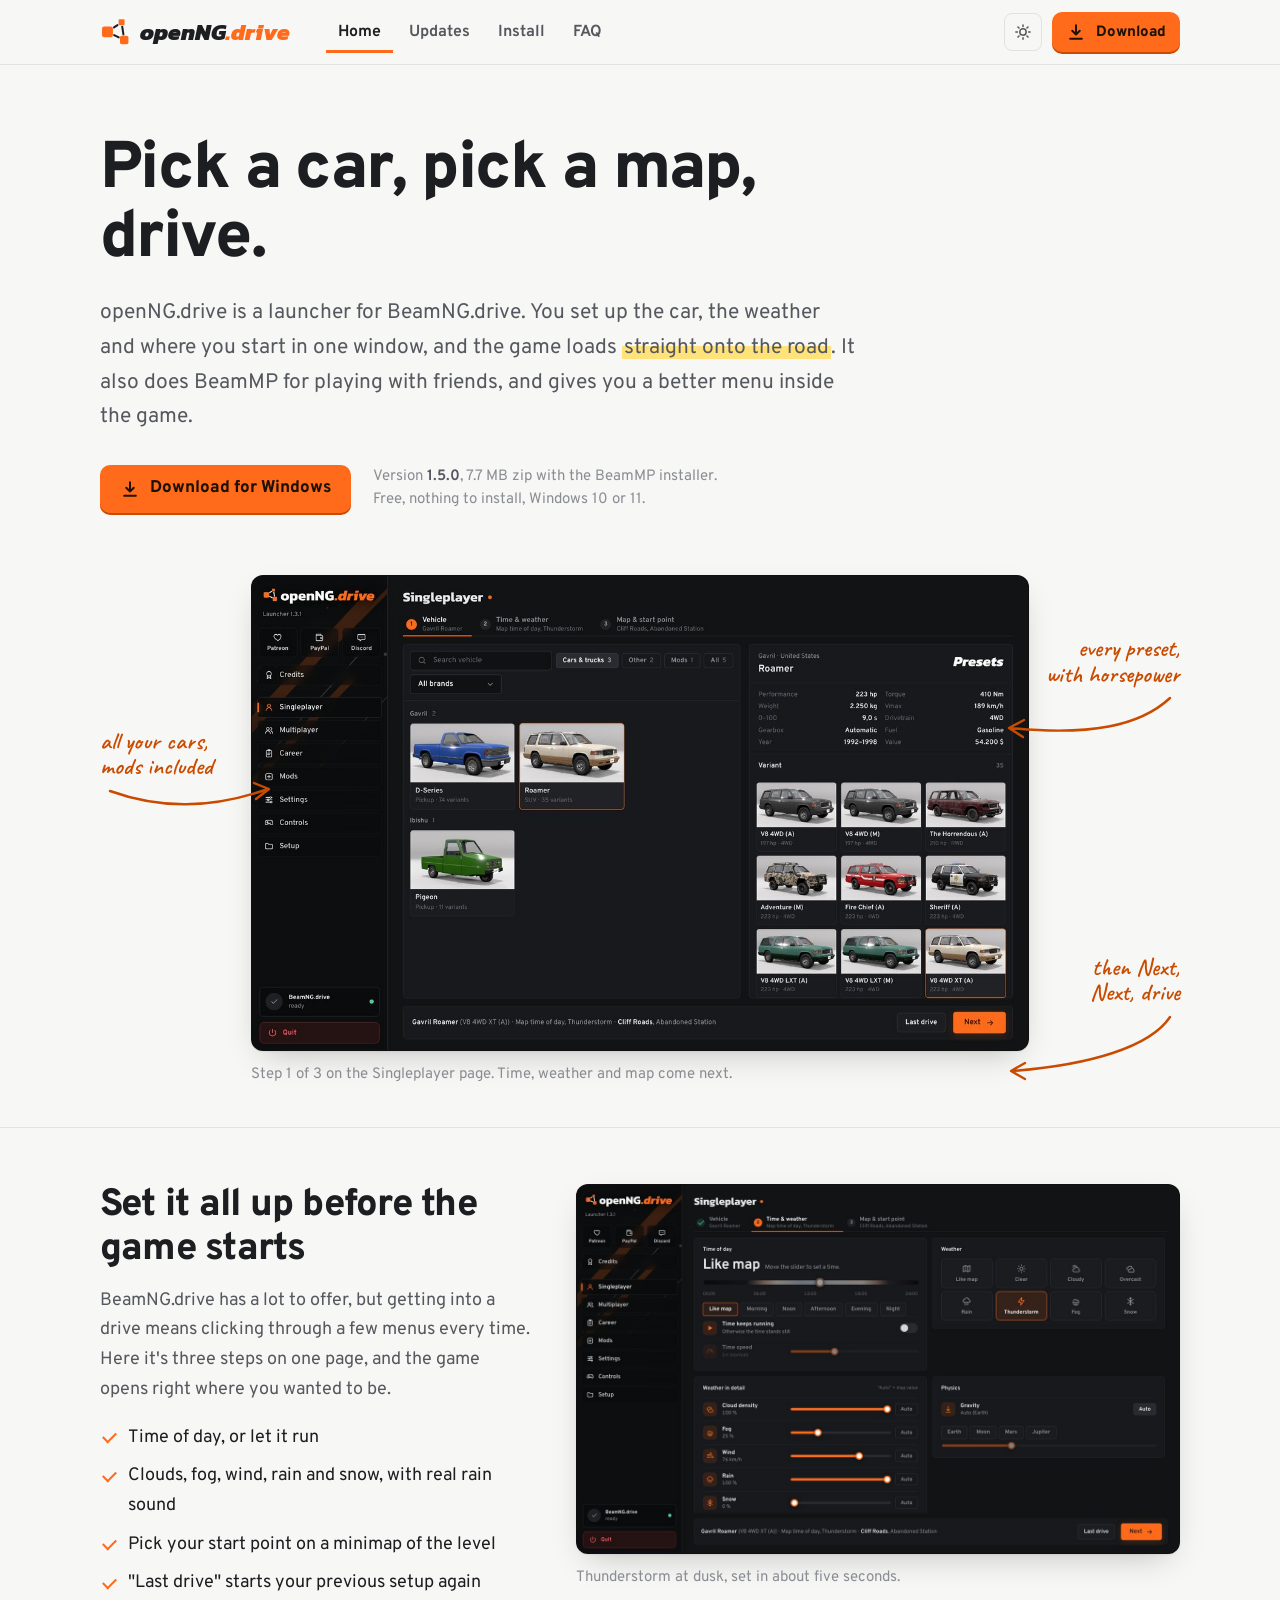
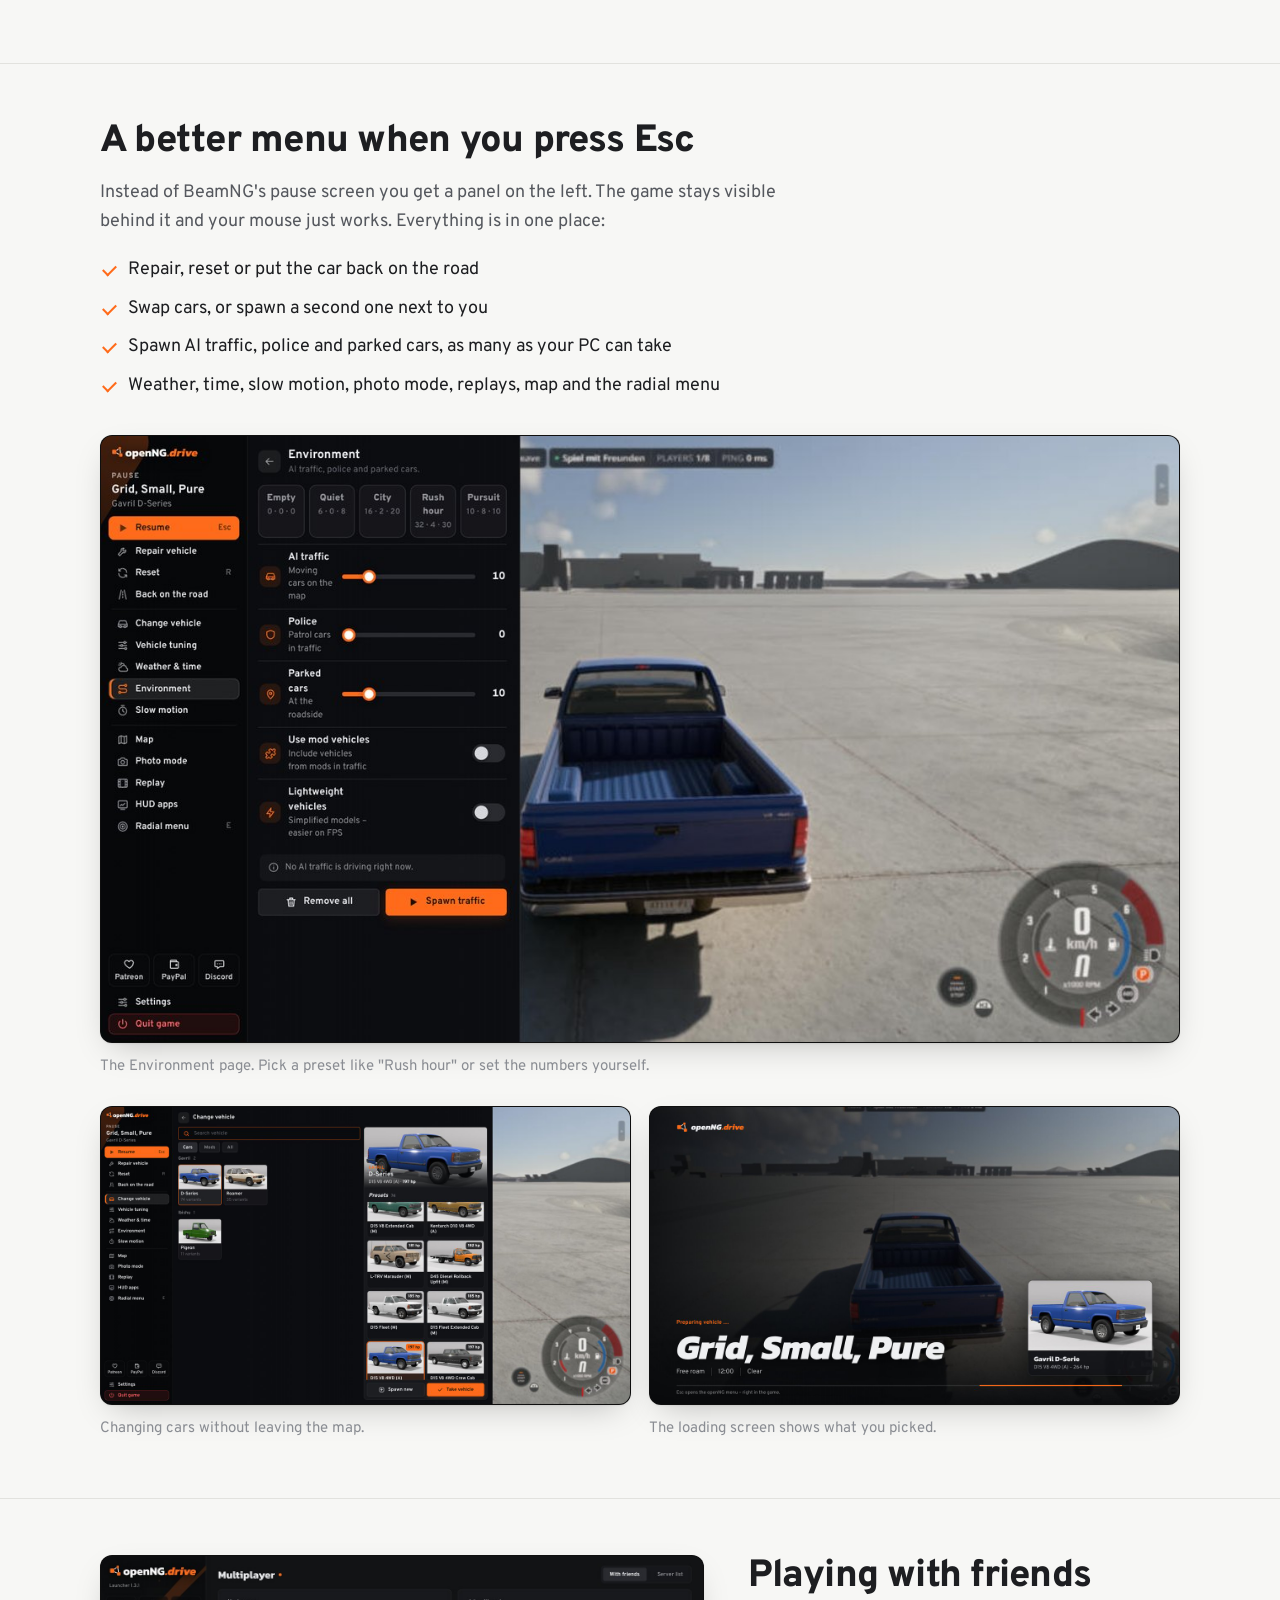
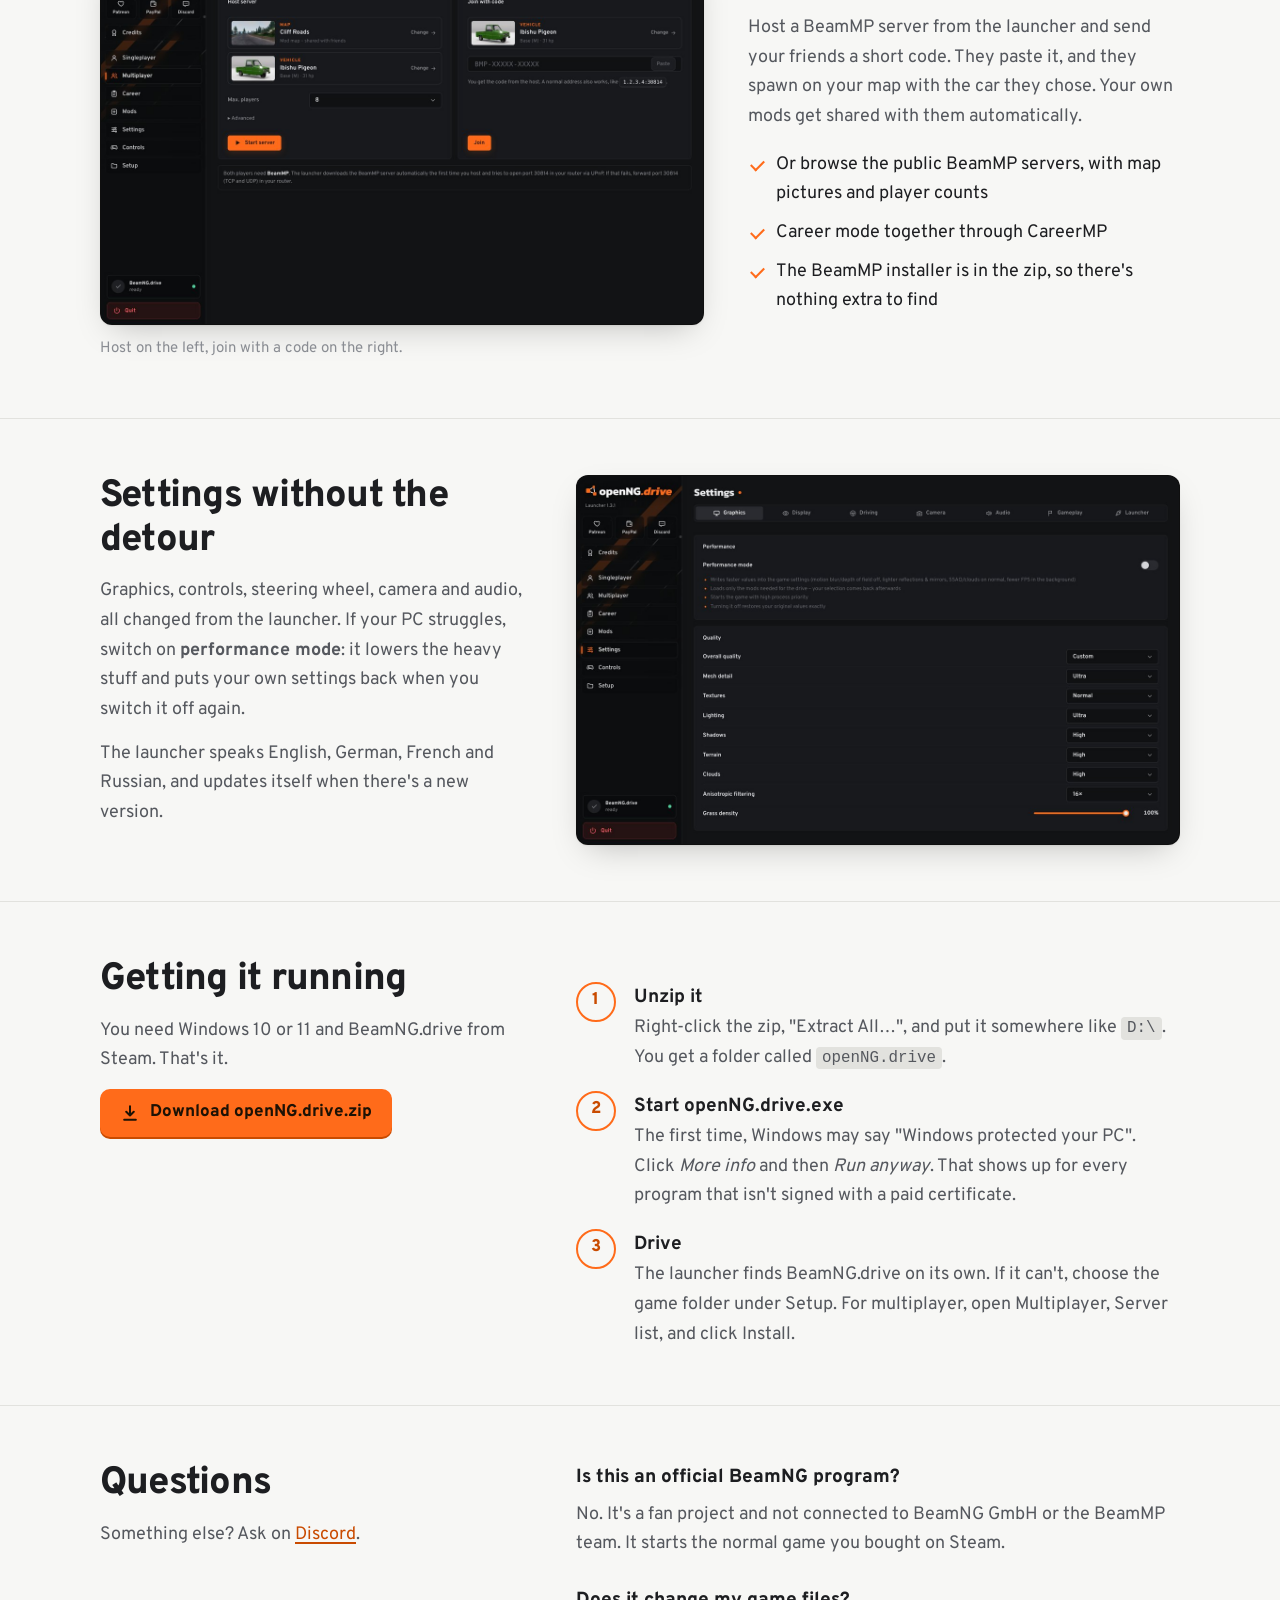
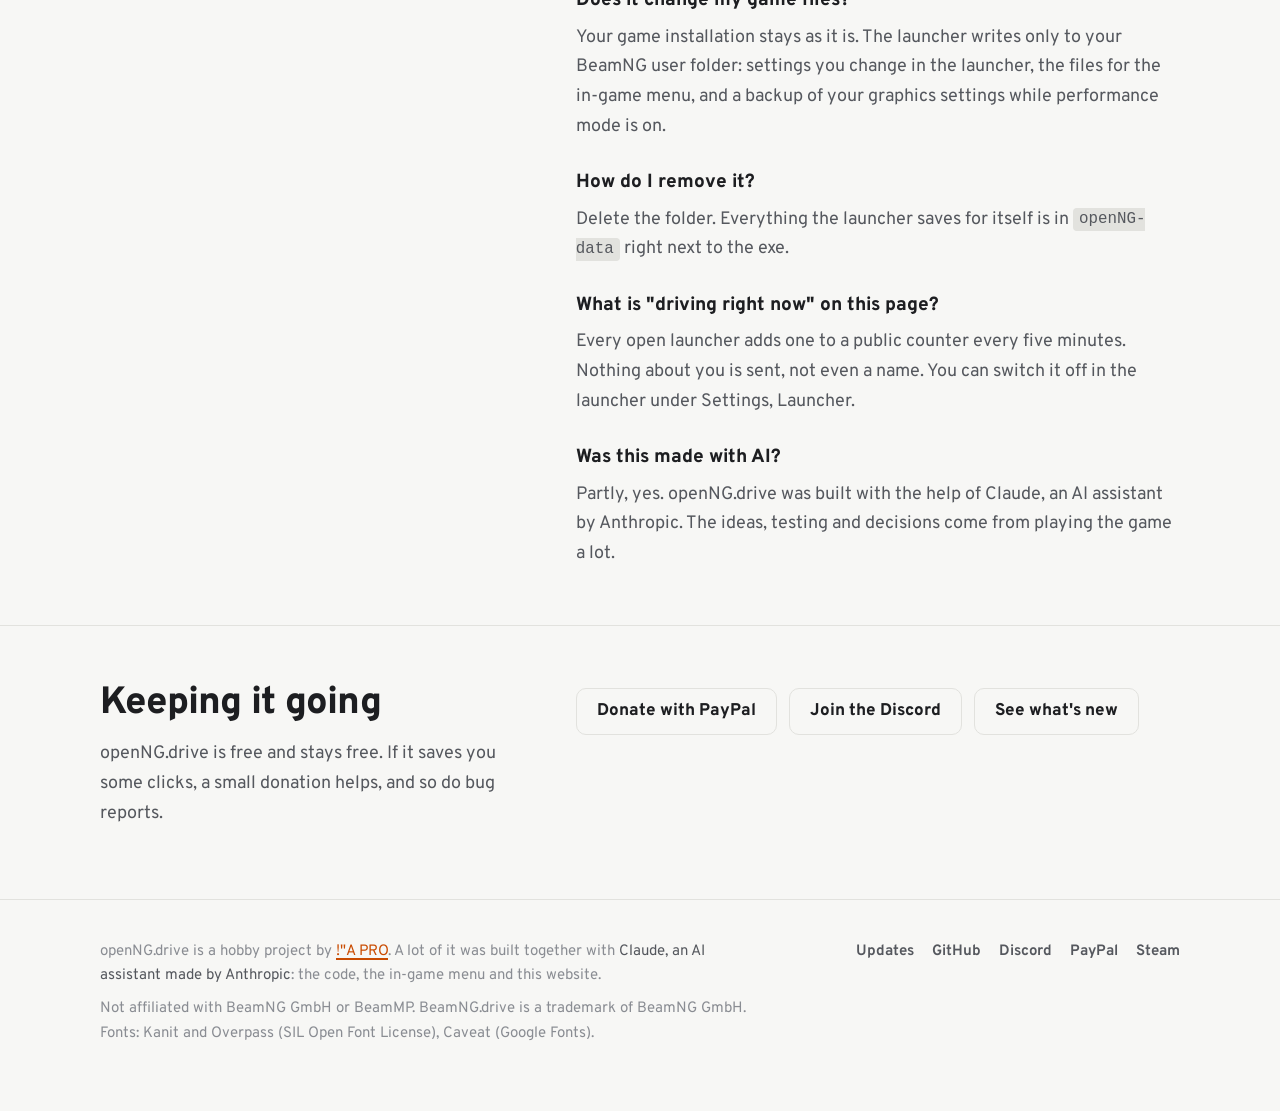
==== index.html @ f02a71cf "1.5.0: vehicle config tabs, temperature, split screen, screen and VR settings, new radial menu" ====
<!doctype html>
<html lang="en">
<head>
<meta charset="utf-8">
<meta name="viewport" content="width=device-width, initial-scale=1">
<title>openNG.drive – a launcher for BeamNG.drive</title>
<meta name="description" content="Pick your car, the weather and a map, and BeamNG.drive loads straight onto the road. Free launcher with BeamMP multiplayer and its own in-game menu.">
<link rel="icon" href="img/favicon.svg" type="image/svg+xml">
<meta property="og:title" content="openNG.drive – a launcher for BeamNG.drive">
<meta property="og:description" content="Pick your car, the weather and a map, and BeamNG.drive loads straight onto the road. Free launcher with BeamMP multiplayer and its own in-game menu.">
<meta property="og:image" content="https://openng-drive.github.io/openng-drive/img/forum2/hero.jpg">
<link rel="preconnect" href="https://fonts.googleapis.com">
<link rel="preconnect" href="https://fonts.gstatic.com" crossorigin>
<link href="https://fonts.googleapis.com/css2?family=Caveat:wght@600&display=swap" rel="stylesheet">
<link rel="stylesheet" href="css/site.css">
</head>
<body>
<header class="top"><div class="wrap">
  <a class="brand" href="index.html" aria-label="openNG.drive home"><svg viewBox="-1 -1 80 76" aria-hidden="true"><g stroke="currentColor" stroke-width="5.5" stroke-linecap="round"><line x1="36.3" y1="24.6" x2="45.8" y2="18.2"/><line x1="58.6" y1="22.5" x2="61.8" y2="43.7"/><line x1="36.6" y1="45.4" x2="49.2" y2="51.6"/></g><g fill="#ff6b1a"><rect x="3.7" y="21.8" width="29.7" height="29.7" rx="6.2"/><rect x="48.8" y="2.7" width="16.2" height="16.2" rx="3.4"/><rect x="52.5" y="47.3" width="23" height="23" rx="4.8"/></g></svg><span class="wm">openNG<span>.drive</span></span></a>
  <nav class="tabs" aria-label="Pages"><a href="index.html" aria-current="page">Home</a><a href="updates.html">Updates</a><a href="index.html#install">Install</a><a href="index.html#faq">FAQ</a></nav>
  <div class="right">
    <button class="theme" data-theme-toggle aria-label="Switch light or dark"><svg viewBox="0 0 24 24" fill="none" stroke="currentColor" stroke-width="2" stroke-linecap="round"><circle cx="12" cy="12" r="4.2"/><path d="M12 2.5v2M12 19.5v2M2.5 12h2M19.5 12h2M5.3 5.3l1.4 1.4M17.3 17.3l1.4 1.4M5.3 18.7l1.4-1.4M17.3 6.7l1.4-1.4"/></svg></button>
    <a class="btn go small" href="openNG.drive.zip" download data-dl><svg viewBox="0 0 24 24" fill="none" stroke="currentColor" stroke-width="2.4" stroke-linecap="round" stroke-linejoin="round"><path d="M12 4v11m0 0l-4.5-4.5M12 15l4.5-4.5M5 20h14"/></svg>Download</a>
  </div>
</div></header>

<main>
<div class="wrap intro">
  <h1>Pick a car, pick a map, drive.</h1>
  <p class="lead">openNG.drive is a launcher for BeamNG.drive. You set up the car, the weather and where you start in one window, and the game loads <mark>straight onto the road</mark>. It also does BeamMP for playing with friends, and gives you a better menu inside the game.</p>
  <div class="get">
    <a class="btn go" href="openNG.drive.zip" download data-dl><svg viewBox="0 0 24 24" fill="none" stroke="currentColor" stroke-width="2.4" stroke-linecap="round" stroke-linejoin="round"><path d="M12 4v11m0 0l-4.5-4.5M12 15l4.5-4.5M5 20h14"/></svg>Download for Windows</a>
    <div class="meta">Version <b data-version>1.5.0</b>, <span data-size>8 MB</span> zip with the BeamMP installer.<br>Free, nothing to install, Windows 10 or 11.</div>
  </div>
  <div class="live">
    <span data-online-row hidden><i class="dot" data-online-dot></i><b data-online>–</b> <span data-online-word>are driving with openNG.drive right now</span></span>
    <span data-downloads-row hidden><b data-downloads>–</b> downloads so far</span>
  </div>

  <figure class="figure annot">
    <div class="shot"><img src="img/shots/sp.jpg" width="1280" height="782" alt="The Singleplayer page: vehicle list on the left, presets with pictures on the right"></div>
    <div class="note" style="left:0;top:30%;width:150px">all your cars,<br>mods included<svg style="left:0px;top:0px" width="190" height="100" viewBox="0 0 190 100"><path d="M10 62 C 60 80, 110 80, 168 60 M154 54 L169 60 L156 70"/></svg></div><div class="note" style="right:0;top:12%;width:150px;text-align:right">every preset,<br>with horsepower<svg style="left:0px;top:0px" width="160" height="120" viewBox="0 0 160 120"><path d="M140 62 C 110 90, 60 100, -20 92 M-6 84 L-21 92 L-7 101"/></svg></div><div class="note" style="right:0;bottom:16%;width:150px;text-align:right">then Next,<br>Next, drive<svg style="left:0px;top:0px" width="160" height="140" viewBox="0 0 160 140"><path d="M140 62 C 120 92, 60 110, -18 116 M-5 108 L-19 116 L-5 124"/></svg></div>
    <figcaption>Step 1 of 3 on the Singleplayer page. Time, weather and map come next.</figcaption>
  </figure>
</div>

<section><div class="wrap two">
  <div>
    <h2>Set it all up before the game starts</h2>
    <p>BeamNG.drive has a lot to offer, but getting into a drive means clicking through a few menus every time. Here it's three steps on one page, and the game opens right where you wanted to be.</p>
    <ul class="ticks">
      <li>Time of day, or let it run</li>
      <li>Clouds, fog, wind, rain and snow, with real rain sound</li>
      <li>Pick your start point on a minimap of the level</li>
      <li>"Last drive" starts your previous setup again</li>
    </ul>
  </div>
  <figure style="margin:0"><div class="shot"><img src="img/shots/env.jpg" width="1280" height="782" alt="Time and weather settings" loading="lazy"></div><figcaption>Thunderstorm at dusk, set in about five seconds.</figcaption></figure>
</div></section>

<section><div class="wrap">
  <div class="narrow">
    <h2>A better menu when you press Esc</h2>
    <p>Instead of BeamNG's pause screen you get a panel on the left. The game stays visible behind it and your mouse just works. Everything is in one place:</p>
    <ul class="ticks">
      <li>Repair, reset or put the car back on the road</li>
      <li>Swap cars, or spawn a second one next to you</li>
      <li>Spawn AI traffic, police and parked cars, as many as your PC can take</li>
      <li>Weather, time, slow motion, photo mode, replays, map and the radial menu</li>
    </ul>
  </div>
  <figure class="figure"><div class="shot"><img src="img/shots/pause-traffic.jpg" width="1280" height="720" alt="In-game menu with the Environment page: sliders for AI traffic, police and parked cars" loading="lazy"></div><figcaption>The Environment page. Pick a preset like "Rush hour" or set the numbers yourself.</figcaption></figure>
  <div class="pair">
    <figure><div class="shot"><img src="img/shots/pause-vehicle.jpg" width="1280" height="720" alt="Changing the car in the game" loading="lazy"></div><figcaption>Changing cars without leaving the map.</figcaption></figure>
    <figure><div class="shot"><img src="img/shots/loading.jpg" width="1280" height="720" alt="The loading screen" loading="lazy"></div><figcaption>The loading screen shows what you picked.</figcaption></figure>
  </div>
</div></section>

<section><div class="wrap two flip">
  <div>
    <h2>Playing with friends</h2>
    <p>Host a BeamMP server from the launcher and send your friends a short code. They paste it, and they spawn on your map with the car they chose. Your own mods get shared with them automatically.</p>
    <ul class="ticks">
      <li>Or browse the public BeamMP servers, with map pictures and player counts</li>
      <li>Career mode together through CareerMP</li>
      <li>The BeamMP installer is in the zip, so there's nothing extra to find</li>
    </ul>
  </div>
  <figure style="margin:0"><div class="shot"><img src="img/shots/mp.jpg" width="1280" height="782" alt="Multiplayer page" loading="lazy"></div><figcaption>Host on the left, join with a code on the right.</figcaption></figure>
</div></section>

<section><div class="wrap two">
  <div>
    <h2>Settings without the detour</h2>
    <p>Graphics, controls, steering wheel, camera and audio, all changed from the launcher. If your PC struggles, switch on <b>performance mode</b>: it lowers the heavy stuff and puts your own settings back when you switch it off again.</p>
    <p>The launcher speaks English, German, French and Russian, and updates itself when there's a new version.</p>
  </div>
  <figure style="margin:0"><div class="shot"><img src="img/shots/settings.jpg" width="1280" height="782" alt="Settings page" loading="lazy"></div></figure>
</div></section>

<section id="install"><div class="wrap two">
  <div>
    <h2>Getting it running</h2>
    <p>You need Windows 10 or 11 and BeamNG.drive from Steam. That's it.</p>
    <p><a class="btn go" href="openNG.drive.zip" download data-dl><svg viewBox="0 0 24 24" fill="none" stroke="currentColor" stroke-width="2.4" stroke-linecap="round" stroke-linejoin="round"><path d="M12 4v11m0 0l-4.5-4.5M12 15l4.5-4.5M5 20h14"/></svg>Download openNG.drive.zip</a></p>
  </div>
  <ol class="steps">
    <li><div><b>Unzip it</b><span>Right-click the zip, "Extract All…", and put it somewhere like <code>D:\</code>. You get a folder called <code>openNG.drive</code>.</span></div></li>
    <li><div><b>Start openNG.drive.exe</b><span>The first time, Windows may say "Windows protected your PC". Click <i>More info</i> and then <i>Run anyway</i>. That shows up for every program that isn't signed with a paid certificate.</span></div></li>
    <li><div><b>Drive</b><span>The launcher finds BeamNG.drive on its own. If it can't, choose the game folder under Setup. For multiplayer, open Multiplayer, Server list, and click Install.</span></div></li>
  </ol>
</div></section>

<section id="faq"><div class="wrap two">
  <div><h2>Questions</h2><p>Something else? Ask on <a href="https://discord.gg/BErECcExz6">Discord</a>.</p></div>
  <dl class="faq" style="margin:0">
    <dt style="margin-top:0">Is this an official BeamNG program?</dt>
    <dd>No. It's a fan project and not connected to BeamNG GmbH or the BeamMP team. It starts the normal game you bought on Steam.</dd>
    <dt>Does it change my game files?</dt>
    <dd>Your game installation stays as it is. The launcher writes only to your BeamNG user folder: settings you change in the launcher, the files for the in-game menu, and a backup of your graphics settings while performance mode is on.</dd>
    <dt>How do I remove it?</dt>
    <dd>Delete the folder. Everything the launcher saves for itself is in <code>openNG-data</code> right next to the exe.</dd>
    <dt>What is "driving right now" on this page?</dt>
    <dd>Every open launcher adds one to a public counter every five minutes. Nothing about you is sent, not even a name. You can switch it off in the launcher under Settings, Launcher.</dd>
    <dt>Was this made with AI?</dt>
    <dd>Partly, yes. openNG.drive was built with the help of Claude, an AI assistant by Anthropic. The ideas, testing and decisions come from playing the game a lot.</dd>
  </dl>
</div></section>

<section><div class="wrap two">
  <div><h2>Keeping it going</h2><p>openNG.drive is free and stays free. If it saves you some clicks, a small donation helps, and so do bug reports.</p></div>
  <div style="display:flex;gap:12px;flex-wrap:wrap;align-items:center;padding-top:6px">
    <a class="btn plain" href="https://www.paypal.com/paypalme/MANLionsCityProject">Donate with PayPal</a>
    <a class="btn plain" href="https://discord.gg/BErECcExz6">Join the Discord</a>
    <a class="btn plain" href="updates.html">See what's new</a>
  </div>
</div></section>
</main>

<footer><div class="wrap">
  <div>
    <p>openNG.drive is a hobby project by <a href="https://steamcommunity.com/profiles/76561198871335992/">!&quot;A PRO</a>. A lot of it was built together with <span class="claude">Claude, an AI assistant made by Anthropic</span>: the code, the in-game menu and this website.</p>
    <p>Not affiliated with BeamNG GmbH or BeamMP. BeamNG.drive is a trademark of BeamNG GmbH. Fonts: Kanit and Overpass (SIL Open Font License), Caveat (Google Fonts).</p>
  </div>
  <div class="links">
    <a href="updates.html">Updates</a>
    <a href="https://github.com/openng-drive/openng-drive">GitHub</a>
    <a href="https://discord.gg/BErECcExz6">Discord</a>
    <a href="https://www.paypal.com/paypalme/MANLionsCityProject">PayPal</a>
    <a href="https://steamcommunity.com/profiles/76561198871335992/">Steam</a>
  </div>
</div></footer>
<script src="js/site.js"></script>
</body>
</html>
---- css/site.css ----
/* openNG.drive website */
@font-face { font-family: "Kanit"; font-weight: 800; font-style: italic; src: url("../fonts/Kanit-ExtraBoldItalic.ttf"); font-display: swap; }
@font-face { font-family: "Overpass"; font-weight: 100 900; src: url("../fonts/Overpass-VariableFont_wght.ttf"); font-display: swap; }

:root {
  --paper: #f7f7f5;
  --card: #ffffff;
  --ink: #1d1e21;
  --ink-2: #55585e;
  --ink-3: #8a8d93;
  --rule: #e2e2de;
  --orange: #ff6b1a;
  --orange-ink: #c94b00;
  --marker: #ffe27a;
  --note: #c94b00;
  --shot-edge: rgba(0, 0, 0, .12);
  --shadow: 0 1px 2px rgba(0, 0, 0, .06), 0 12px 32px -12px rgba(0, 0, 0, .25);
  color-scheme: light;
}
@media (prefers-color-scheme: dark) {
  :root:not([data-theme="light"]) {
    --paper: #17181b; --card: #1f2024; --ink: #ecedee; --ink-2: #b2b5ba; --ink-3: #7f838a; --rule: #2e3035;
    --orange-ink: #ff8c4d; --marker: #6b5310; --note: #ff9d66; --shot-edge: rgba(255, 255, 255, .1);
    --shadow: 0 1px 2px rgba(0, 0, 0, .4), 0 16px 40px -14px rgba(0, 0, 0, .8); color-scheme: dark;
  }
}
:root[data-theme="dark"] {
  --paper: #17181b; --card: #1f2024; --ink: #ecedee; --ink-2: #b2b5ba; --ink-3: #7f838a; --rule: #2e3035;
  --orange-ink: #ff8c4d; --marker: #6b5310; --note: #ff9d66; --shot-edge: rgba(255, 255, 255, .1);
  --shadow: 0 1px 2px rgba(0, 0, 0, .4), 0 16px 40px -14px rgba(0, 0, 0, .8); color-scheme: dark;
}

* { box-sizing: border-box; }
[hidden] { display: none !important; }
html { -webkit-text-size-adjust: 100%; }
body { margin: 0; background: var(--paper); color: var(--ink); font: 400 18px/1.65 "Overpass", system-ui, sans-serif; -webkit-font-smoothing: antialiased; }
img { max-width: 100%; height: auto; display: block; }
a { color: var(--orange-ink); text-decoration-thickness: 1.5px; text-underline-offset: 3px; }
a:hover { text-decoration-thickness: 2.5px; }
:focus-visible { outline: 3px solid var(--orange); outline-offset: 3px; border-radius: 4px; }
code { font: 500 .88em/1 ui-monospace, Consolas, monospace; background: var(--rule); padding: .15em .4em; border-radius: 4px; }
mark { background: linear-gradient(transparent 45%, var(--marker) 45%, var(--marker) 92%, transparent 92%); color: inherit; padding: 0 .1em; }
.wrap { width: min(1080px, 100% - 32px); margin: 0 auto; }
.narrow { max-width: 680px; }

/* header */
.top { border-bottom: 1px solid var(--rule); background: var(--paper); position: sticky; top: 0; z-index: 10; }
.top .wrap { display: flex; align-items: center; gap: 28px; height: 64px; }
.brand { display: flex; align-items: center; gap: 10px; text-decoration: none; color: var(--ink); font: 800 italic 23px/1 "Kanit", sans-serif; }
.brand svg { width: 30px; height: 28px; flex: none; }
.brand .wm span { color: var(--orange); }
.tabs { display: flex; gap: 4px; margin-left: 8px; }
.tabs a { color: var(--ink-2); text-decoration: none; font-weight: 650; font-size: 16px; padding: 8px 12px; border-radius: 8px; }
.tabs a:hover { color: var(--ink); background: var(--rule); }
.tabs a[aria-current="page"] { color: var(--ink); box-shadow: inset 0 -3px 0 var(--orange); border-radius: 0; }
.top .right { margin-left: auto; display: flex; align-items: center; gap: 10px; }
.theme { width: 38px; height: 38px; border-radius: 8px; border: 1px solid var(--rule); background: transparent; color: var(--ink-2); cursor: pointer; display: grid; place-items: center; }
.theme svg { width: 18px; height: 18px; }

/* buttons */
.btn { display: inline-flex; align-items: center; gap: 10px; font: 750 17px/1 "Overpass", sans-serif; text-decoration: none; padding: 14px 20px; border-radius: 10px; border: 0; cursor: pointer; }
.btn svg { width: 20px; height: 20px; flex: none; }
.btn.go { background: var(--orange); color: #1d1205; box-shadow: 0 2px 0 #c94b00; }
.btn.go:hover { background: #ff7c33; }
.btn.go:active { transform: translateY(1px); box-shadow: 0 1px 0 #c94b00; }
.btn.small { padding: 10px 14px; font-size: 15px; }
.btn.plain { color: var(--ink); background: transparent; border: 1px solid var(--rule); }
.btn.plain:hover { border-color: var(--ink-3); }

/* intro */
.intro { padding: 72px 0 40px; }
.intro h1 { font: 800 clamp(38px, 6vw, 66px)/1.04 "Overpass", sans-serif; letter-spacing: -.025em; margin: 0; max-width: 15ch; }
.intro p.lead { font-size: 21px; color: var(--ink-2); max-width: 36em; margin: 22px 0 30px; }
.get { display: flex; flex-wrap: wrap; align-items: center; gap: 14px 22px; }
.get .meta { font-size: 15px; color: var(--ink-3); line-height: 1.5; }
.get .meta b { color: var(--ink-2); font-weight: 650; }
.live { display: flex; flex-wrap: wrap; gap: 10px 26px; margin-top: 28px; font-size: 16px; color: var(--ink-2); }
.live span { display: inline-flex; align-items: center; gap: 8px; }
.live b { font-weight: 800; color: var(--ink); font-variant-numeric: tabular-nums; }
.live .dot { width: 9px; height: 9px; border-radius: 50%; background: #2fbf63; box-shadow: 0 0 0 4px rgba(47, 191, 99, .2); }
.live .dot.off { background: var(--ink-3); box-shadow: none; }

/* annotated screenshot */
.figure { position: relative; margin: 34px 0 0; }
.shot { border-radius: 12px; border: 1px solid var(--shot-edge); box-shadow: var(--shadow); overflow: hidden; background: #111; }
.shot img { width: 100%; }
.note { position: absolute; font: 600 24px/1.05 "Caveat", "Segoe Print", "Comic Sans MS", cursive; color: var(--note); max-width: 220px; pointer-events: none; }
.note svg { position: absolute; overflow: visible; }
.note path { fill: none; stroke: var(--note); stroke-width: 2.4; stroke-linecap: round; stroke-linejoin: round; }
figcaption { font-size: 15px; color: var(--ink-3); margin-top: 12px; }
.annot .shot { width: 72%; margin: 0 auto; }
.annot figcaption { width: 72%; margin-left: auto; margin-right: auto; }
@media (max-width: 900px) { .note { display: none; } .annot .shot, .annot figcaption { width: 100%; } }

/* sections */
section { padding: 56px 0; border-top: 1px solid var(--rule); }
h2 { font: 800 clamp(28px, 3.6vw, 38px)/1.15 "Overpass", sans-serif; letter-spacing: -.02em; margin: 0 0 14px; }
h3 { font: 750 22px/1.3 "Overpass", sans-serif; margin: 0 0 6px; }
section p { color: var(--ink-2); margin: 0 0 14px; }
.two { display: grid; grid-template-columns: minmax(0, 5fr) minmax(0, 7fr); gap: 44px; align-items: start; }
.two.flip { grid-template-columns: minmax(0, 7fr) minmax(0, 5fr); }
.two.flip > :first-child { order: 2; }
@media (max-width: 860px) { .two, .two.flip { grid-template-columns: 1fr; gap: 24px; } .two.flip > :first-child { order: 0; } }
ul.ticks { list-style: none; padding: 0; margin: 18px 0 0; }
ul.ticks li { position: relative; padding-left: 28px; margin: 9px 0; color: var(--ink); }
ul.ticks li::before { content: ""; position: absolute; left: 3px; top: .55em; width: 11px; height: 6px; border-left: 2.5px solid var(--orange); border-bottom: 2.5px solid var(--orange); transform: rotate(-45deg); }
.pair { display: grid; grid-template-columns: 1fr 1fr; gap: 18px; margin-top: 26px; }
@media (max-width: 700px) { .pair { grid-template-columns: 1fr; } }
.pair figure { margin: 0; }

/* steps */
ol.steps { counter-reset: s; list-style: none; padding: 0; margin: 24px 0 0; display: grid; gap: 18px; }
ol.steps li { counter-increment: s; display: grid; grid-template-columns: 44px 1fr; gap: 14px; align-items: start; }
ol.steps li::before { content: counter(s); width: 36px; height: 36px; border-radius: 50%; border: 2px solid var(--orange); color: var(--orange-ink); font: 800 17px/32px "Overpass", sans-serif; text-align: center; }
ol.steps b { display: block; font-size: 19px; }
ol.steps span { color: var(--ink-2); }

/* faq */
.faq dt { font-weight: 750; font-size: 19px; margin-top: 26px; }
.faq dd { margin: 6px 0 0; color: var(--ink-2); max-width: 44em; }

/* updates page */
.page-head { padding: 64px 0 30px; }
.page-head h1 { font: 800 clamp(36px, 5vw, 54px)/1.05 "Overpass", sans-serif; letter-spacing: -.025em; margin: 0 0 12px; }
.page-head p { color: var(--ink-2); font-size: 20px; margin: 0; max-width: 34em; }
.latest { display: flex; flex-wrap: wrap; align-items: center; gap: 16px 24px; margin-top: 28px; padding: 18px 22px; background: var(--card); border: 1px solid var(--rule); border-radius: 12px; }
.latest .v { font: 800 italic 30px/1 "Kanit", sans-serif; color: var(--orange-ink); }
.latest .t { color: var(--ink-2); font-size: 16px; }
.latest .btn { margin-left: auto; }
.log { padding: 10px 0 60px; }
.rel { display: grid; grid-template-columns: 170px minmax(0, 1fr); gap: 30px; padding: 34px 0; border-top: 1px solid var(--rule); }
.rel:first-child { border-top: 0; }
.rel .when { position: sticky; top: 90px; align-self: start; }
.rel .when b { display: block; font: 800 italic 28px/1.1 "Kanit", sans-serif; }
.rel .when time { color: var(--ink-3); font-size: 15px; }
.rel .when em { display: inline-block; margin-top: 8px; font-style: normal; font-size: 13px; font-weight: 750; color: #1d1205; background: var(--orange); padding: 3px 8px; border-radius: 5px; }
.rel h2 { font-size: 24px; margin: 0 0 8px; }
.rel p { color: var(--ink-2); margin: 0 0 10px; }
.rel ul { margin: 8px 0 0; padding-left: 20px; }
.rel li { margin: 6px 0; }
.rel li::marker { color: var(--orange); }
.rel img { margin-top: 18px; border-radius: 10px; border: 1px solid var(--shot-edge); box-shadow: var(--shadow); }
@media (max-width: 760px) { .rel { grid-template-columns: 1fr; gap: 10px; } .rel .when { position: static; } }

/* footer */
footer { border-top: 1px solid var(--rule); padding: 40px 0 56px; color: var(--ink-3); font-size: 15px; }
footer .wrap { display: grid; grid-template-columns: minmax(0, 1fr) auto; gap: 24px 40px; }
footer p { margin: 0 0 8px; max-width: 44em; }
footer .links { display: flex; gap: 18px; flex-wrap: wrap; align-items: flex-start; }
footer .links a { color: var(--ink-2); font-weight: 650; text-decoration: none; }
footer .links a:hover { color: var(--orange-ink); }
footer .claude { color: var(--ink-2); }
@media (max-width: 700px) {
  footer .wrap { grid-template-columns: 1fr; }
  .tabs a { padding: 8px 8px; }
  .top .right .btn { display: none; }
  .top .wrap { gap: 12px; }
}
@media (max-width: 420px) { .brand .wm { display: none; } }
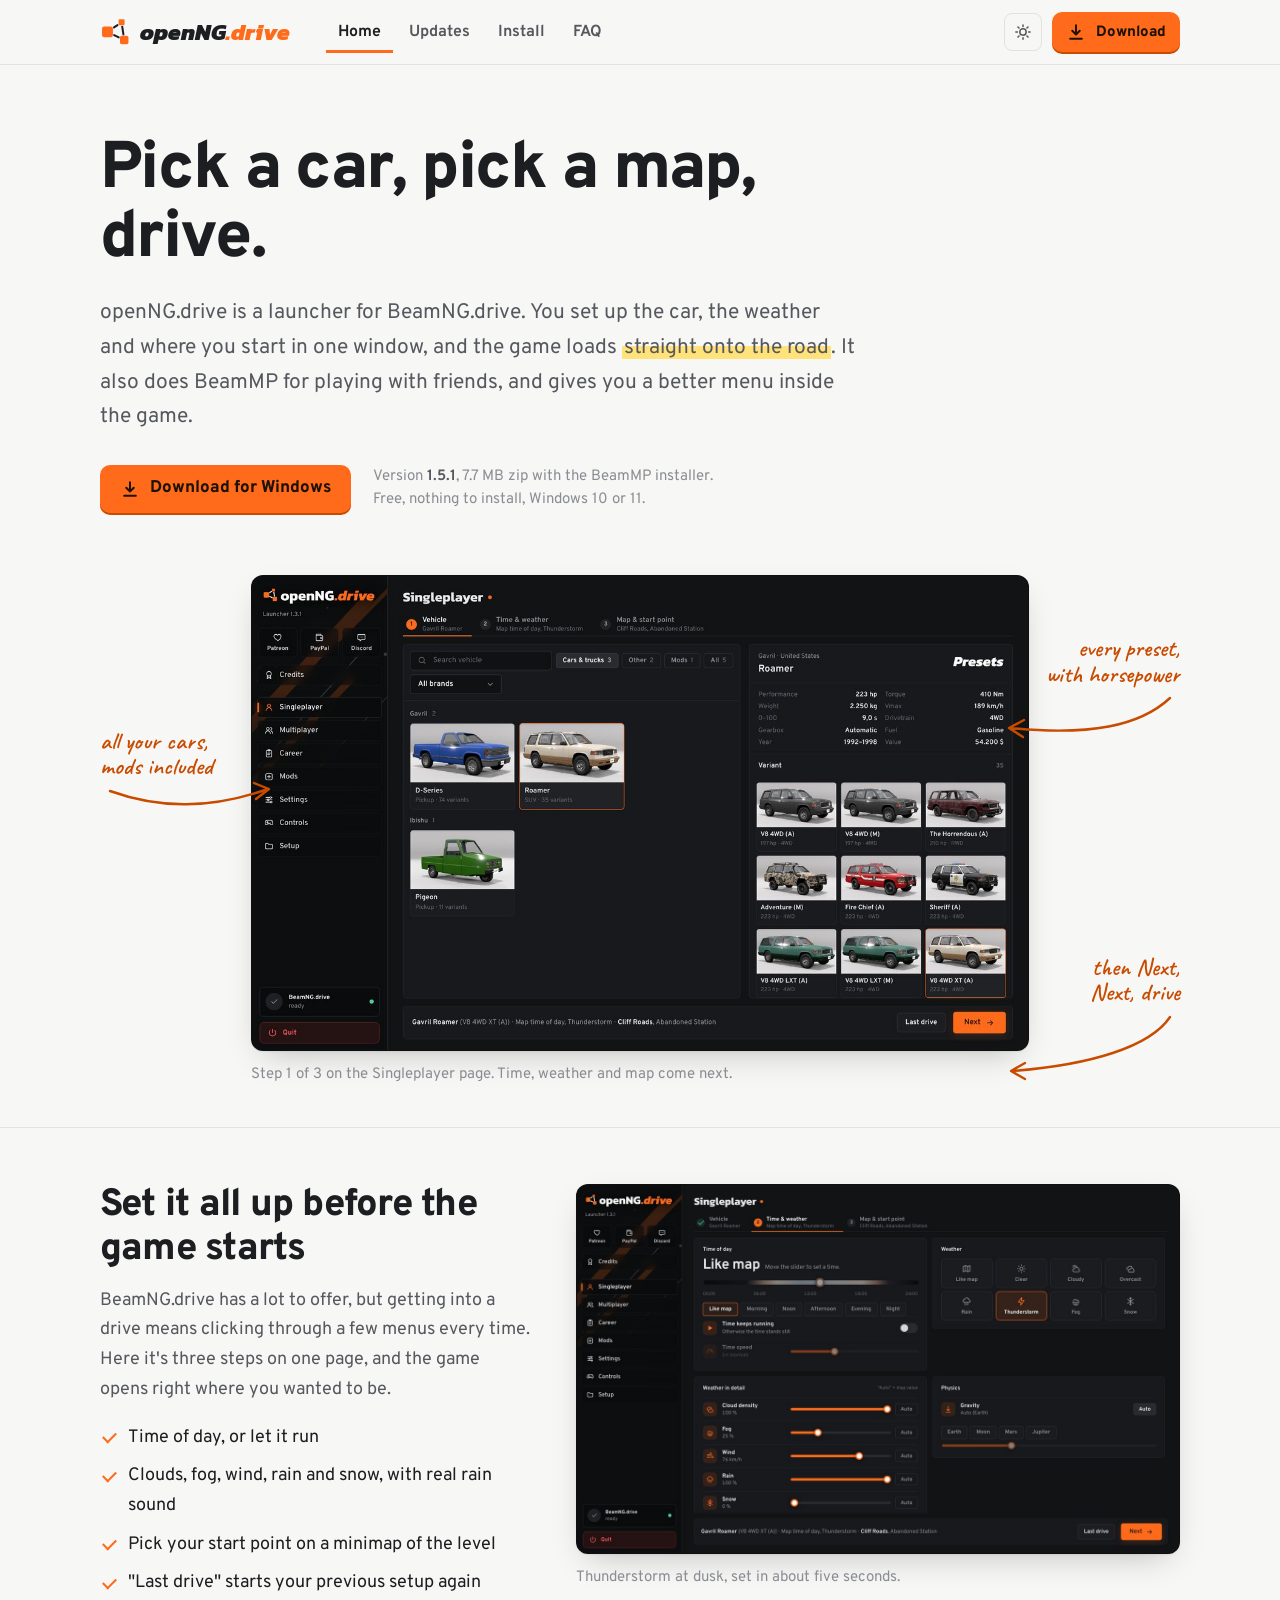
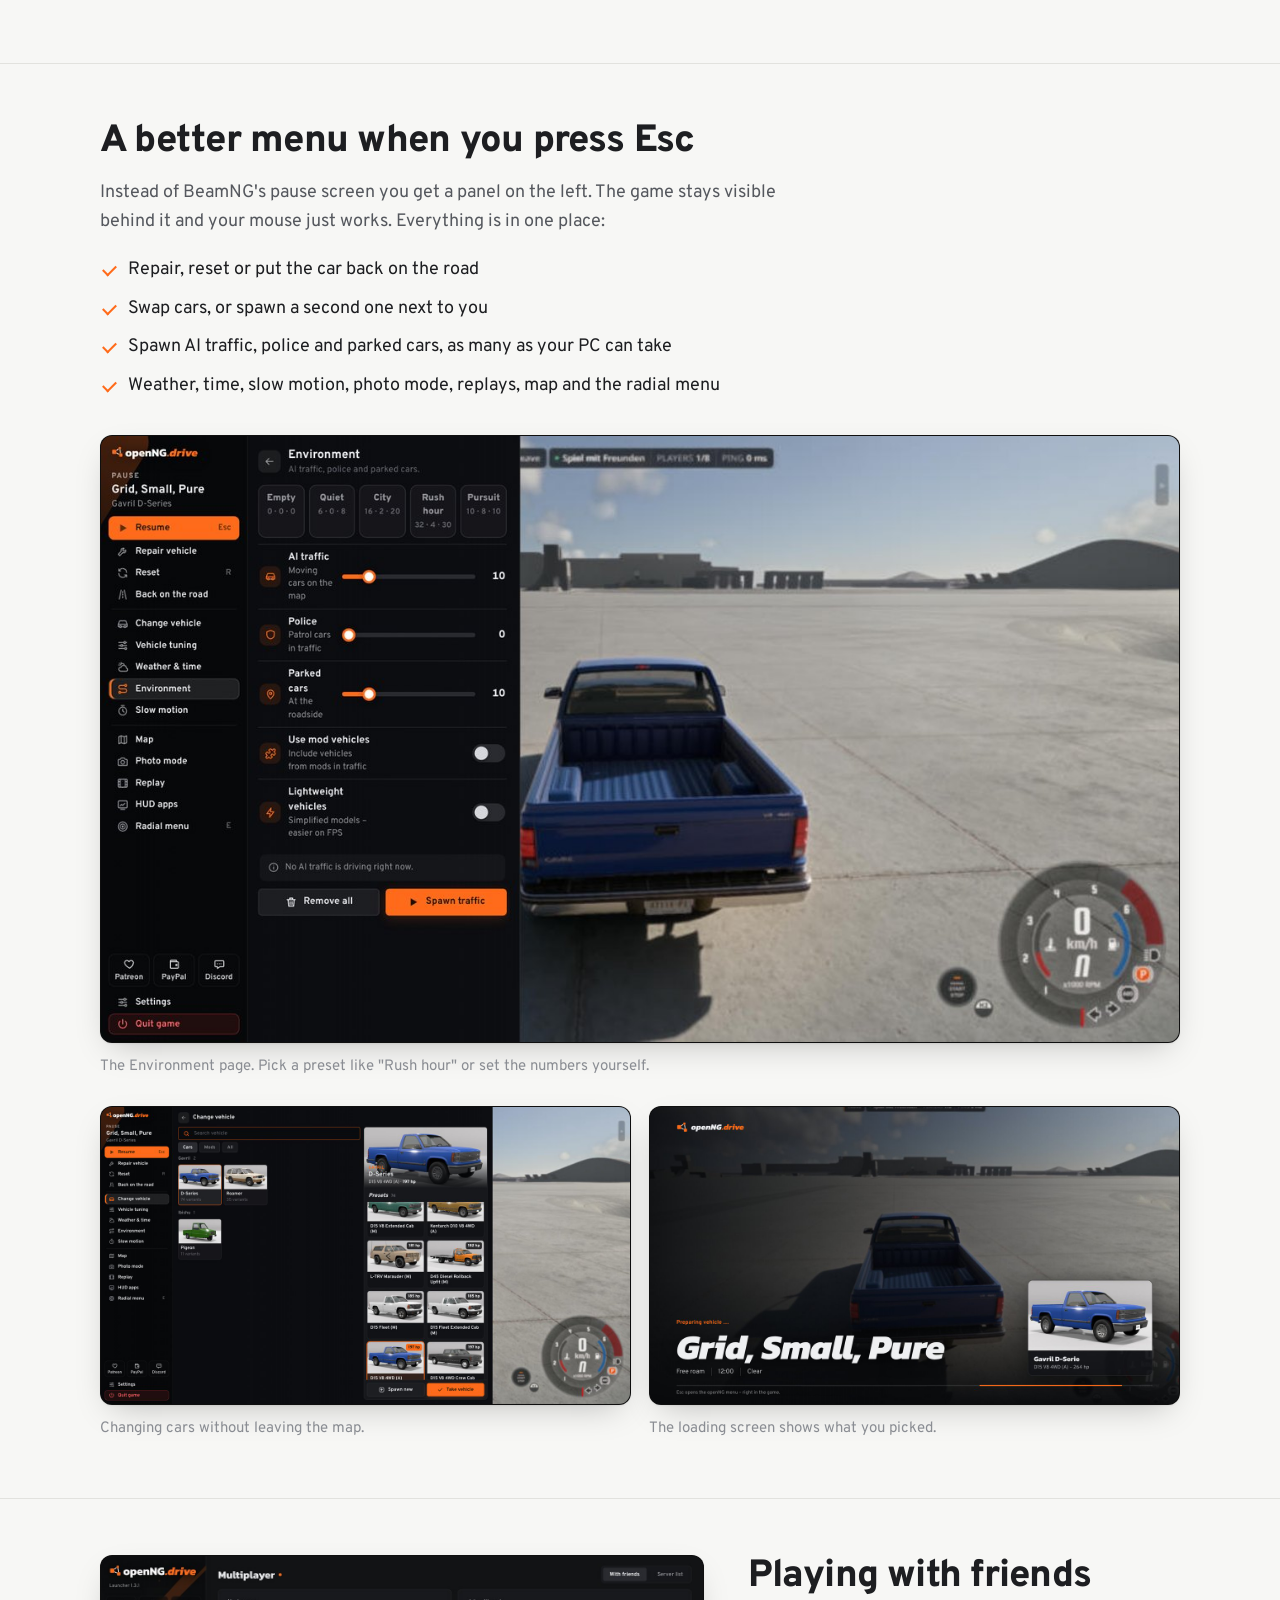
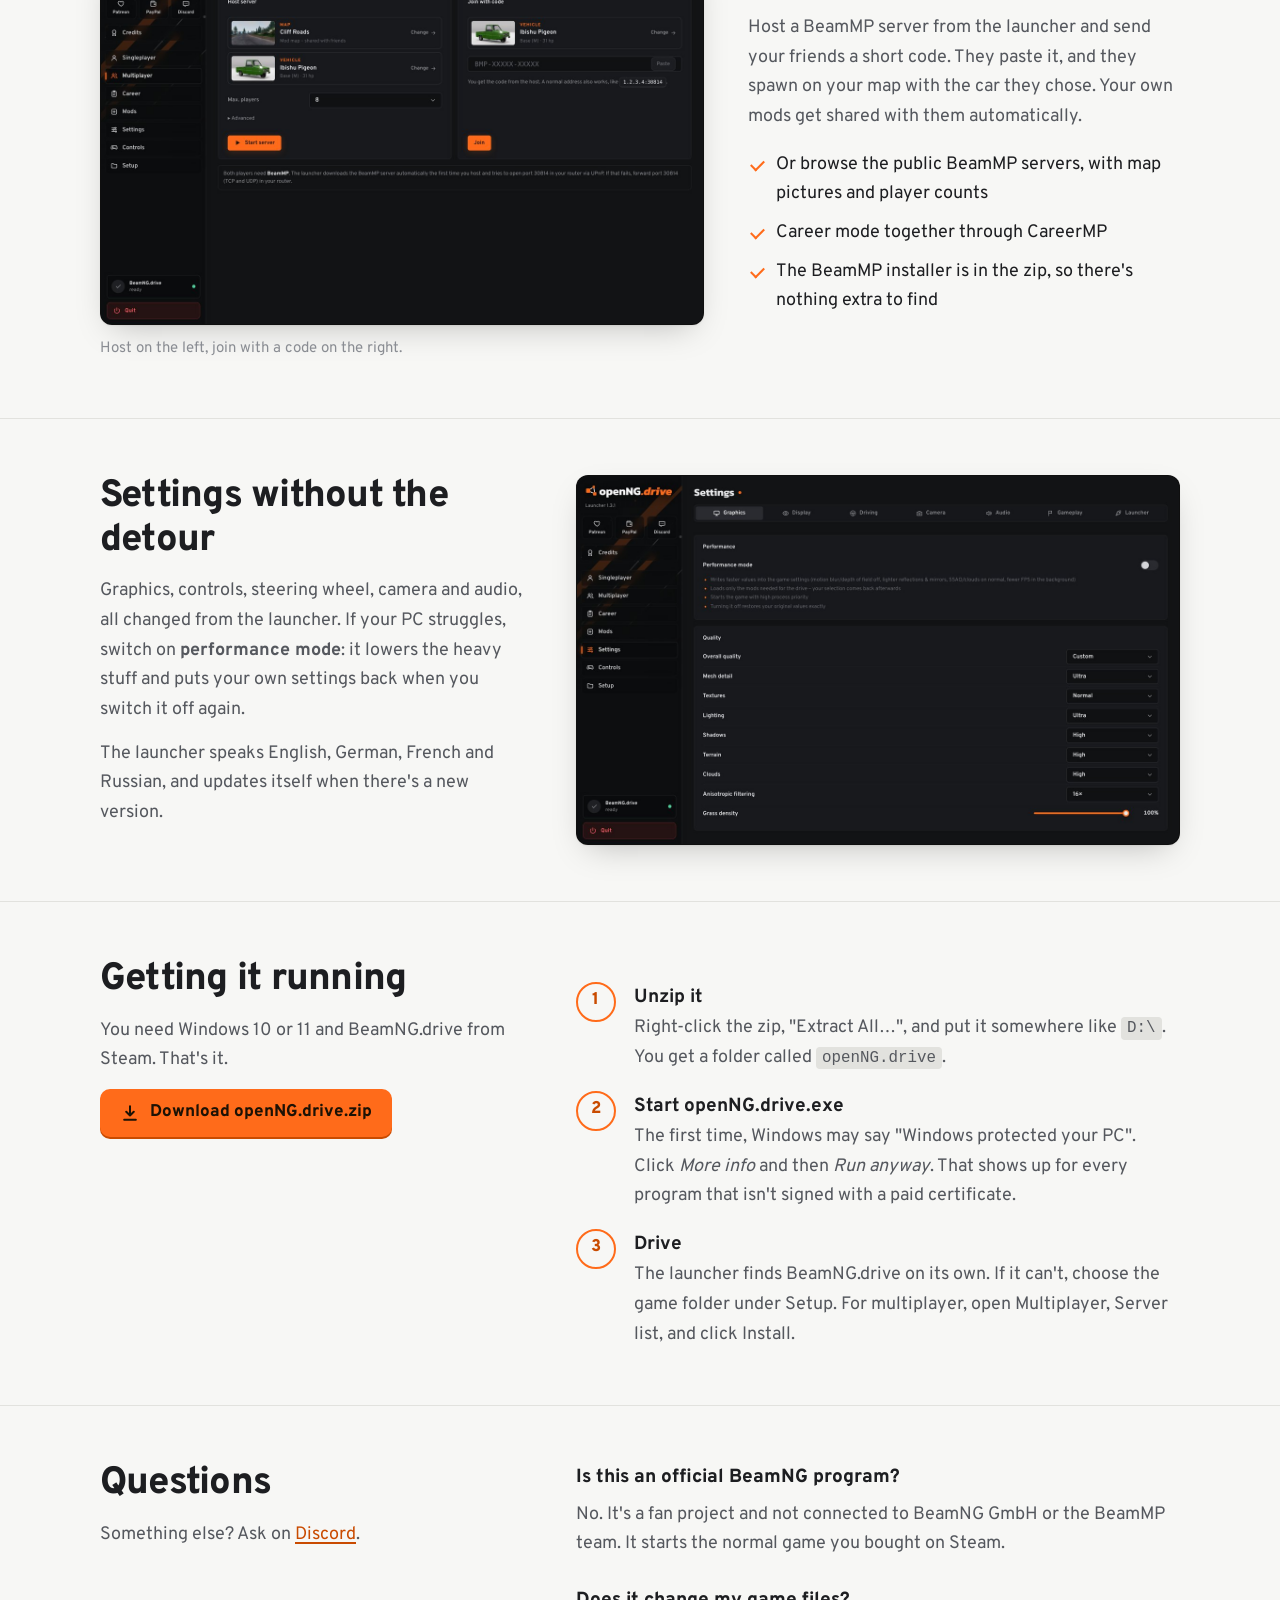
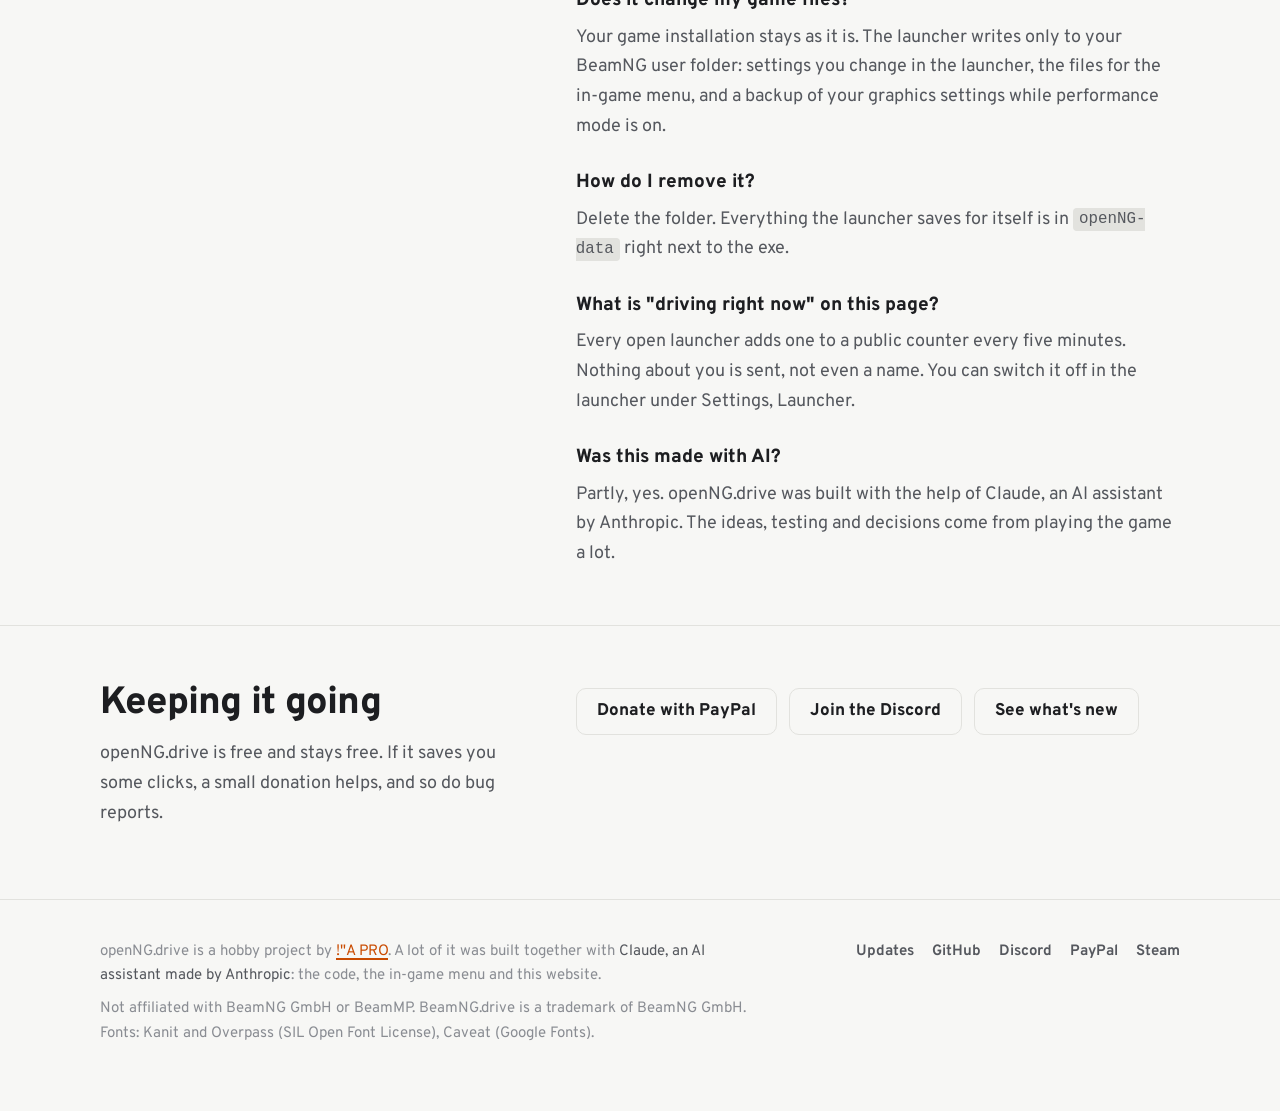
==== commit f89b8ec8: "1.5.1: drop-down lists open in the game" ====
--- a/index.html
+++ b/index.html
@@ -30,7 +30,7 @@
   <p class="lead">openNG.drive is a launcher for BeamNG.drive. You set up the car, the weather and where you start in one window, and the game loads <mark>straight onto the road</mark>. It also does BeamMP for playing with friends, and gives you a better menu inside the game.</p>
   <div class="get">
     <a class="btn go" href="openNG.drive.zip" download data-dl><svg viewBox="0 0 24 24" fill="none" stroke="currentColor" stroke-width="2.4" stroke-linecap="round" stroke-linejoin="round"><path d="M12 4v11m0 0l-4.5-4.5M12 15l4.5-4.5M5 20h14"/></svg>Download for Windows</a>
-    <div class="meta">Version <b data-version>1.5.0</b>, <span data-size>8 MB</span> zip with the BeamMP installer.<br>Free, nothing to install, Windows 10 or 11.</div>
+    <div class="meta">Version <b data-version>1.5.1</b>, <span data-size>8 MB</span> zip with the BeamMP installer.<br>Free, nothing to install, Windows 10 or 11.</div>
   </div>
   <div class="live">
     <span data-online-row hidden><i class="dot" data-online-dot></i><b data-online>–</b> <span data-online-word>are driving with openNG.drive right now</span></span>
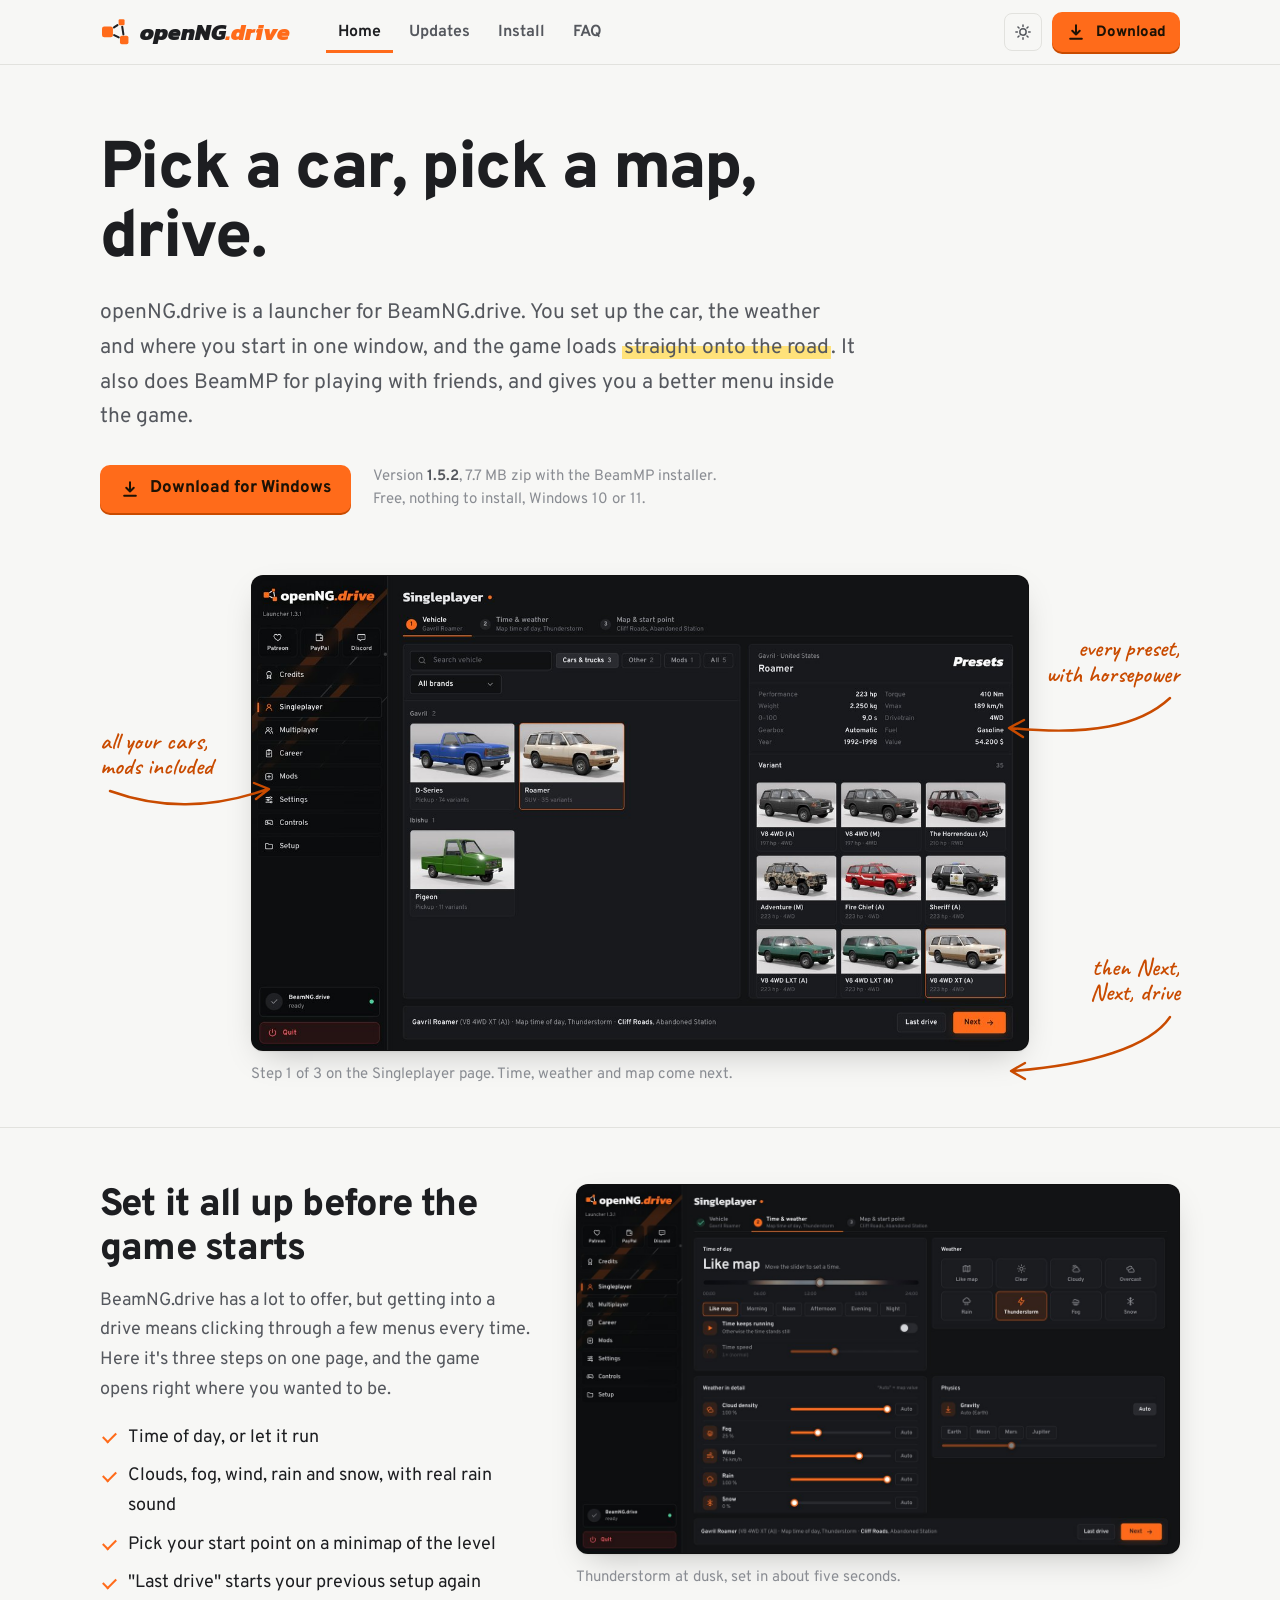
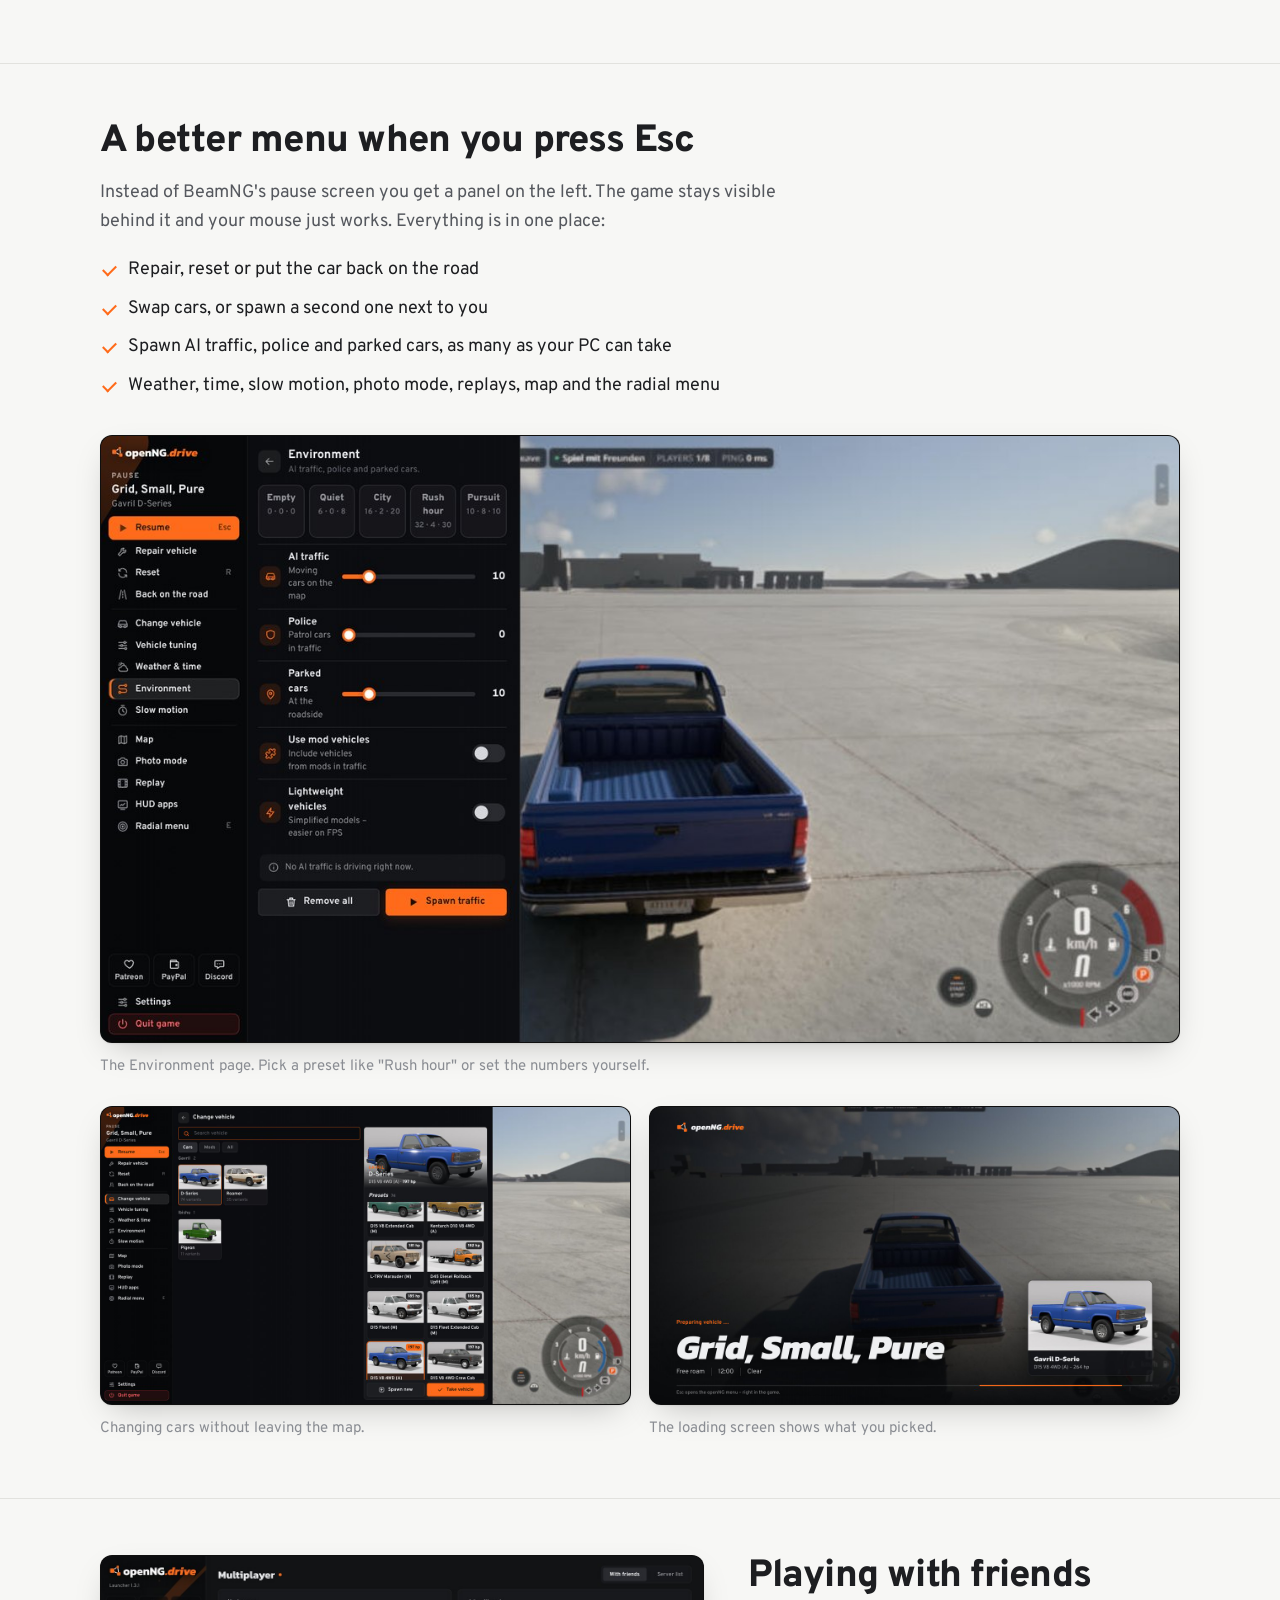
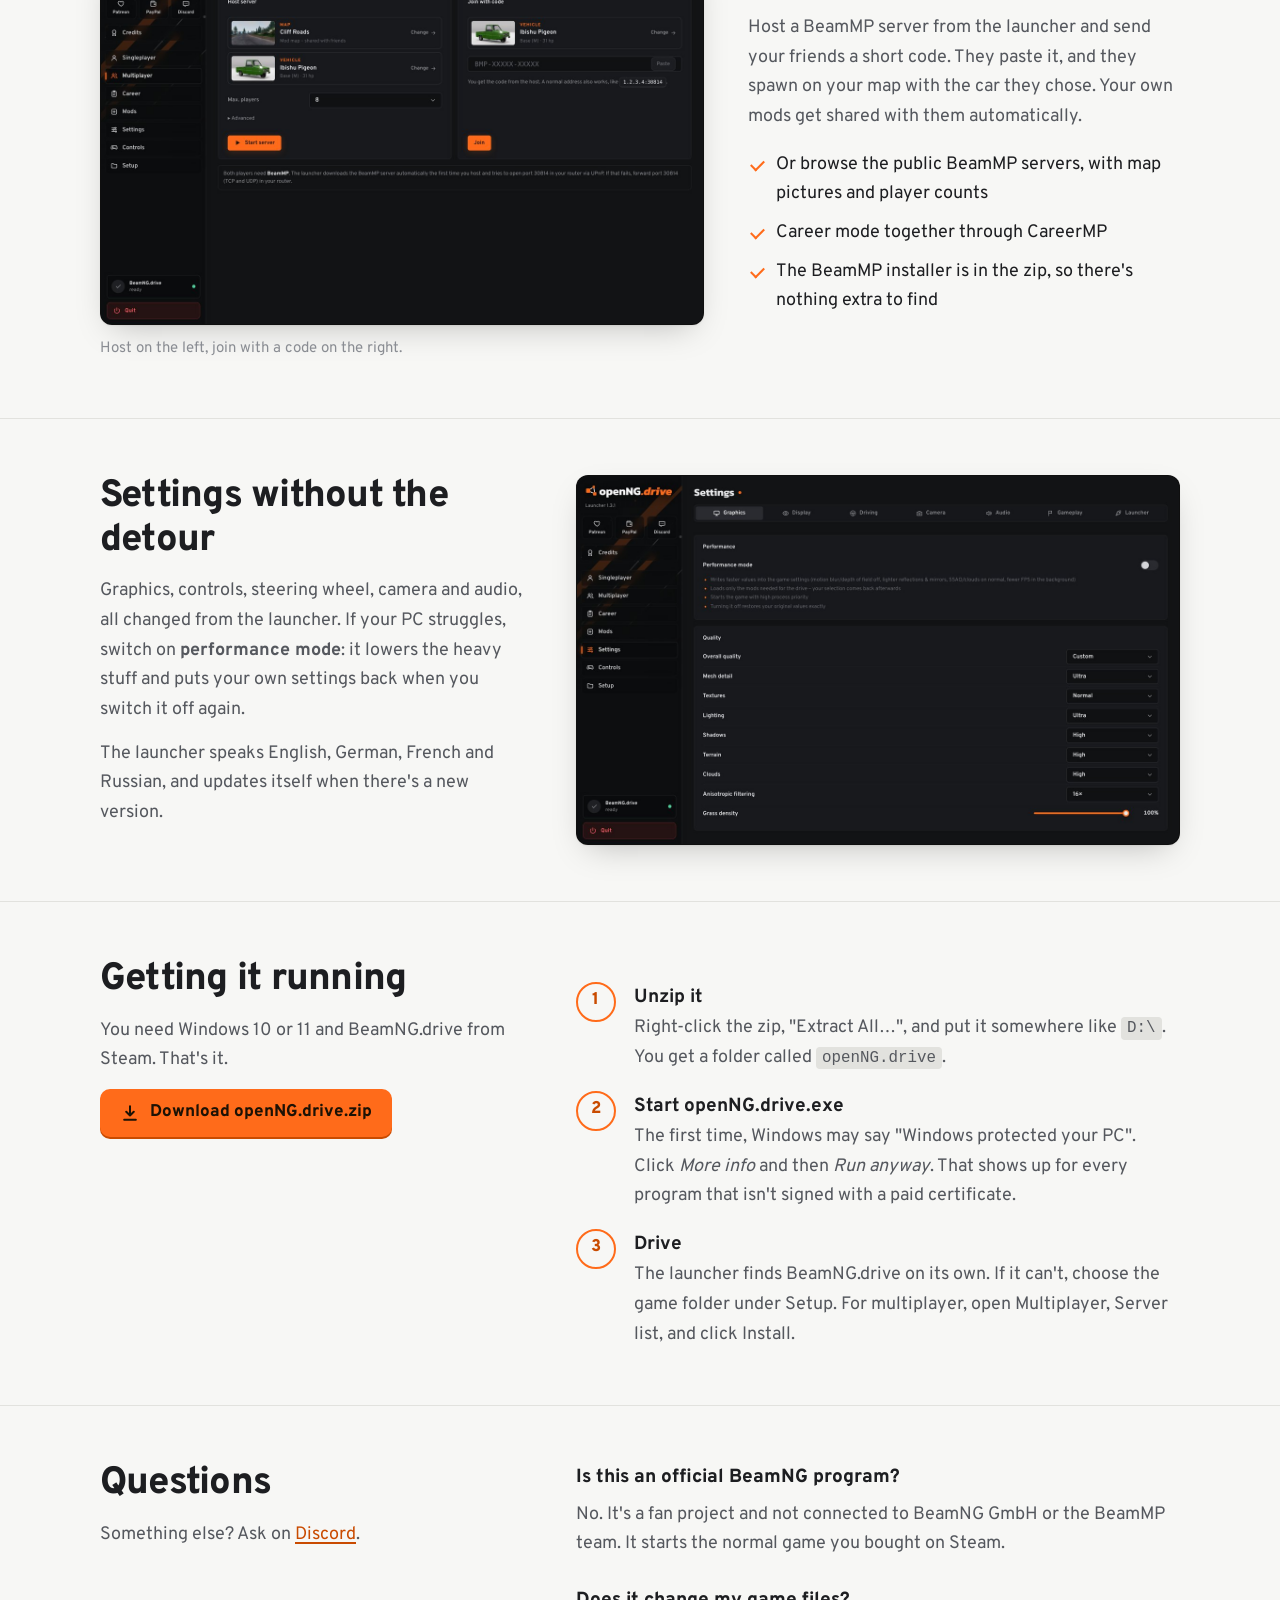
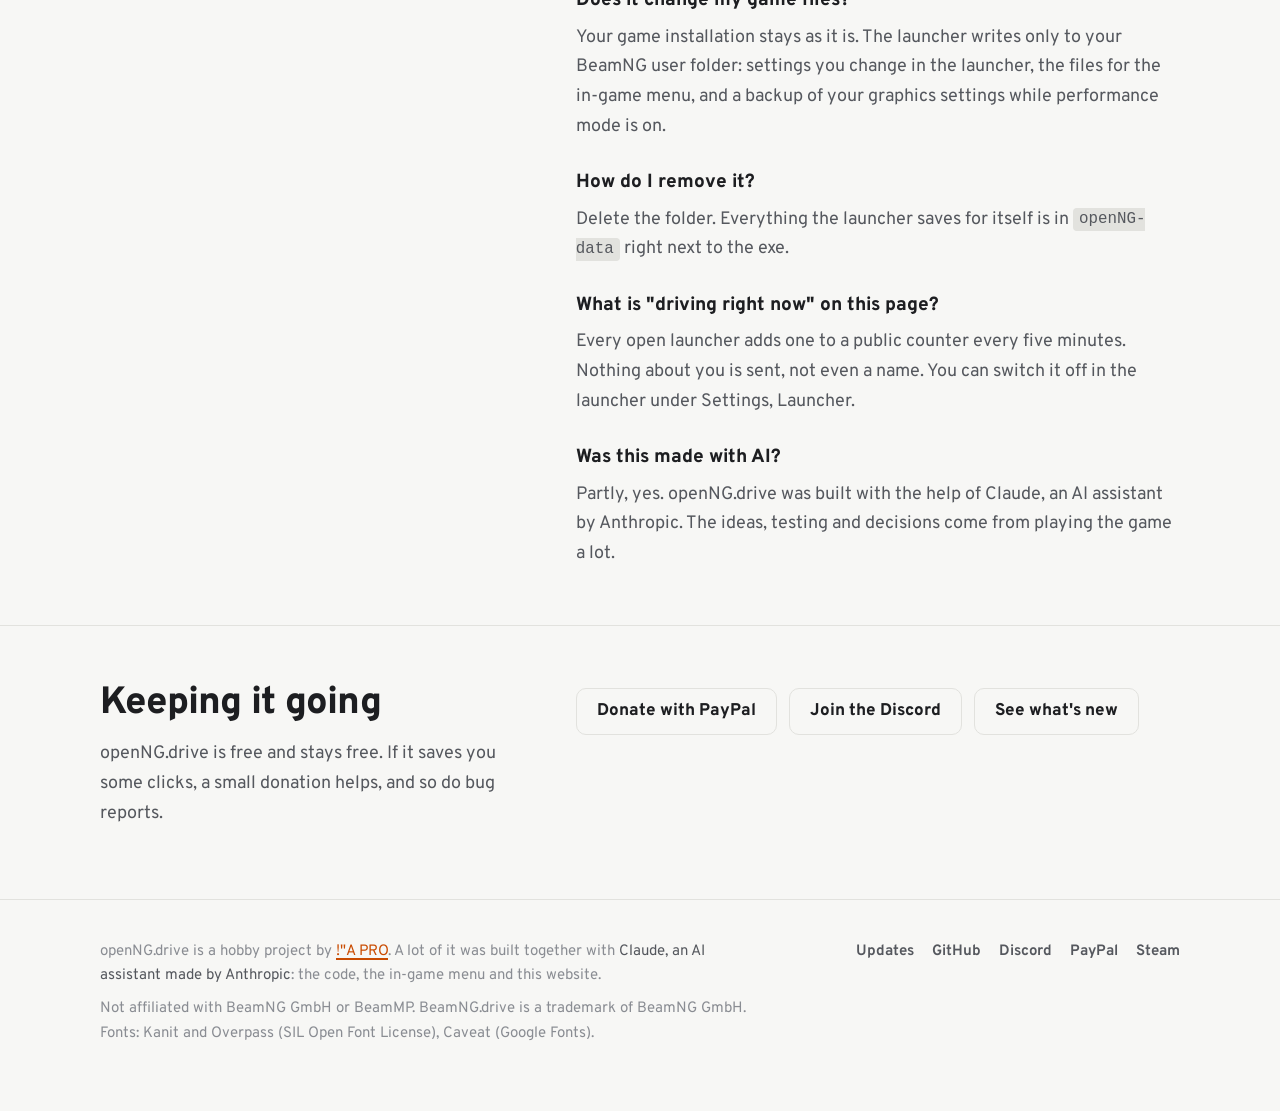
==== commit 7bf6a198: "1.5.2: pause menu no longer falls back to the game's menu" ====
--- a/index.html
+++ b/index.html
@@ -30,7 +30,7 @@
   <p class="lead">openNG.drive is a launcher for BeamNG.drive. You set up the car, the weather and where you start in one window, and the game loads <mark>straight onto the road</mark>. It also does BeamMP for playing with friends, and gives you a better menu inside the game.</p>
   <div class="get">
     <a class="btn go" href="openNG.drive.zip" download data-dl><svg viewBox="0 0 24 24" fill="none" stroke="currentColor" stroke-width="2.4" stroke-linecap="round" stroke-linejoin="round"><path d="M12 4v11m0 0l-4.5-4.5M12 15l4.5-4.5M5 20h14"/></svg>Download for Windows</a>
-    <div class="meta">Version <b data-version>1.5.1</b>, <span data-size>8 MB</span> zip with the BeamMP installer.<br>Free, nothing to install, Windows 10 or 11.</div>
+    <div class="meta">Version <b data-version>1.5.2</b>, <span data-size>8 MB</span> zip with the BeamMP installer.<br>Free, nothing to install, Windows 10 or 11.</div>
   </div>
   <div class="live">
     <span data-online-row hidden><i class="dot" data-online-dot></i><b data-online>–</b> <span data-online-word>are driving with openNG.drive right now</span></span>
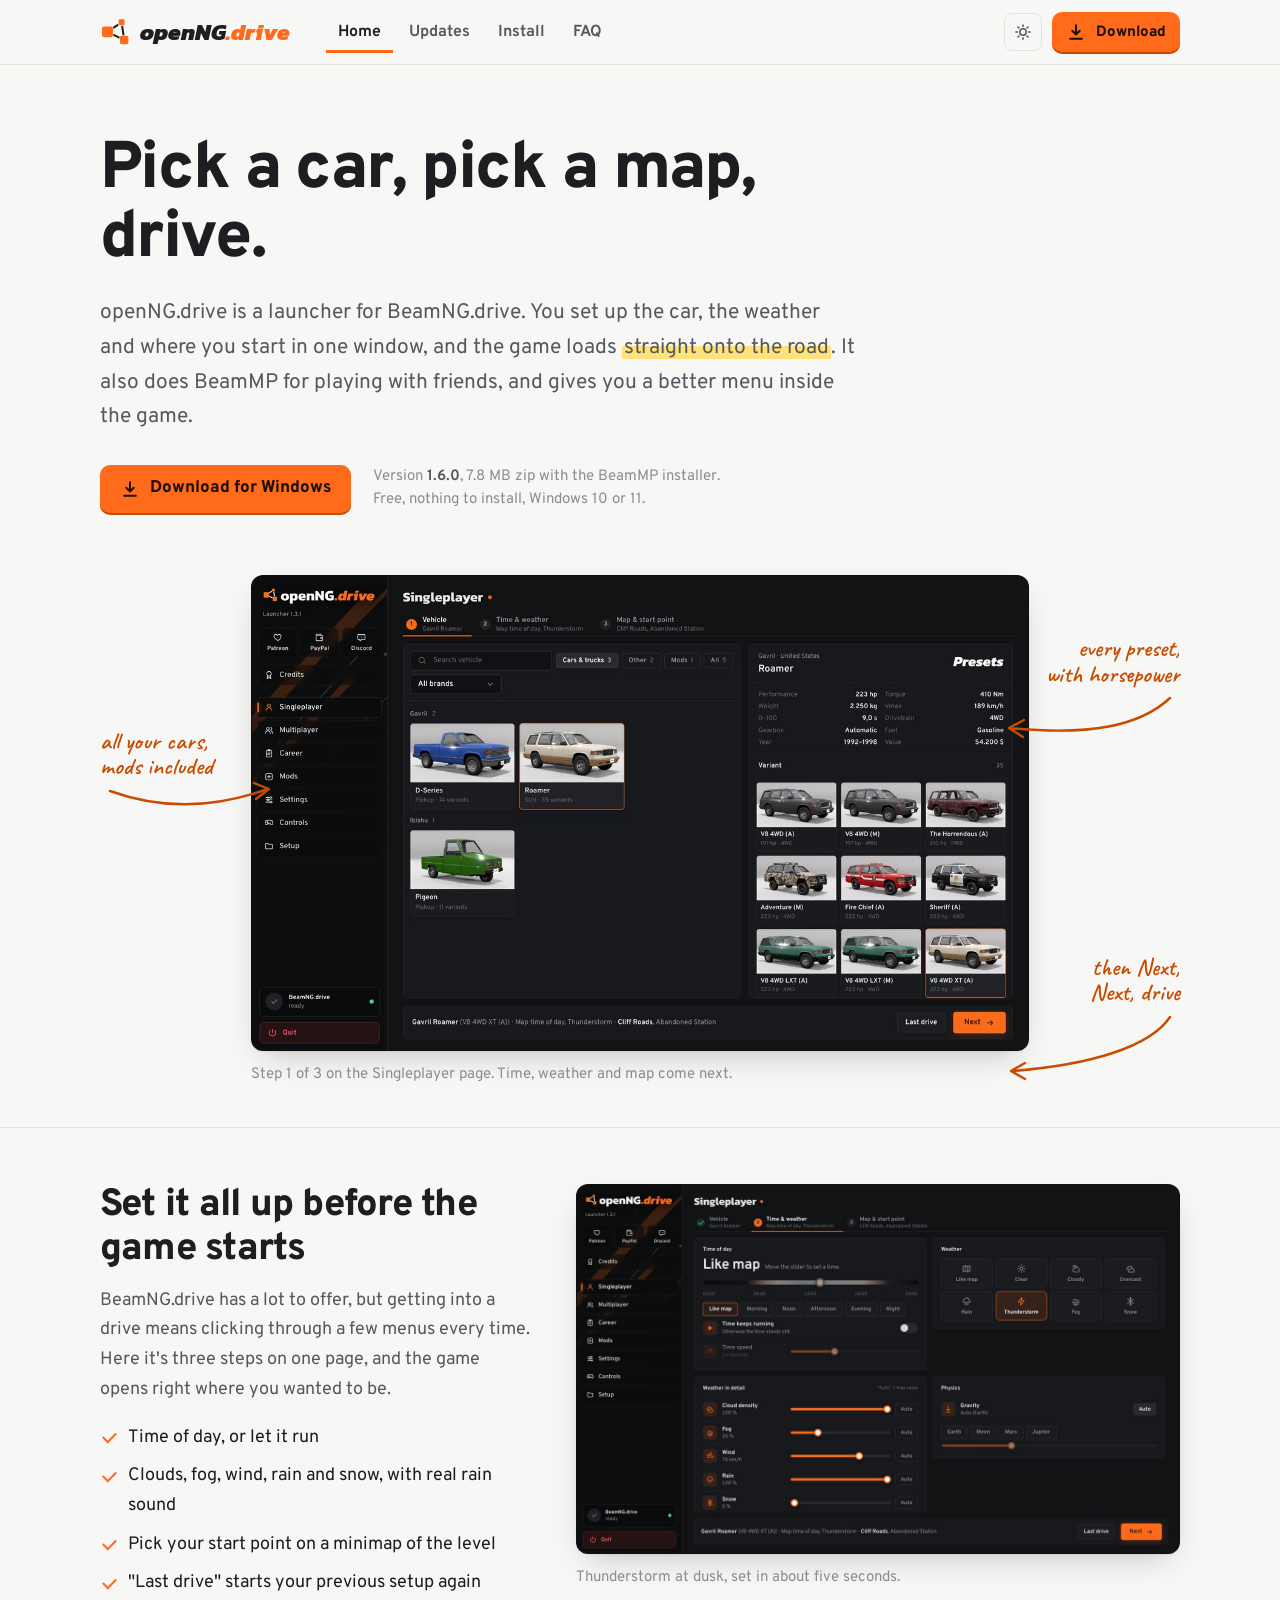
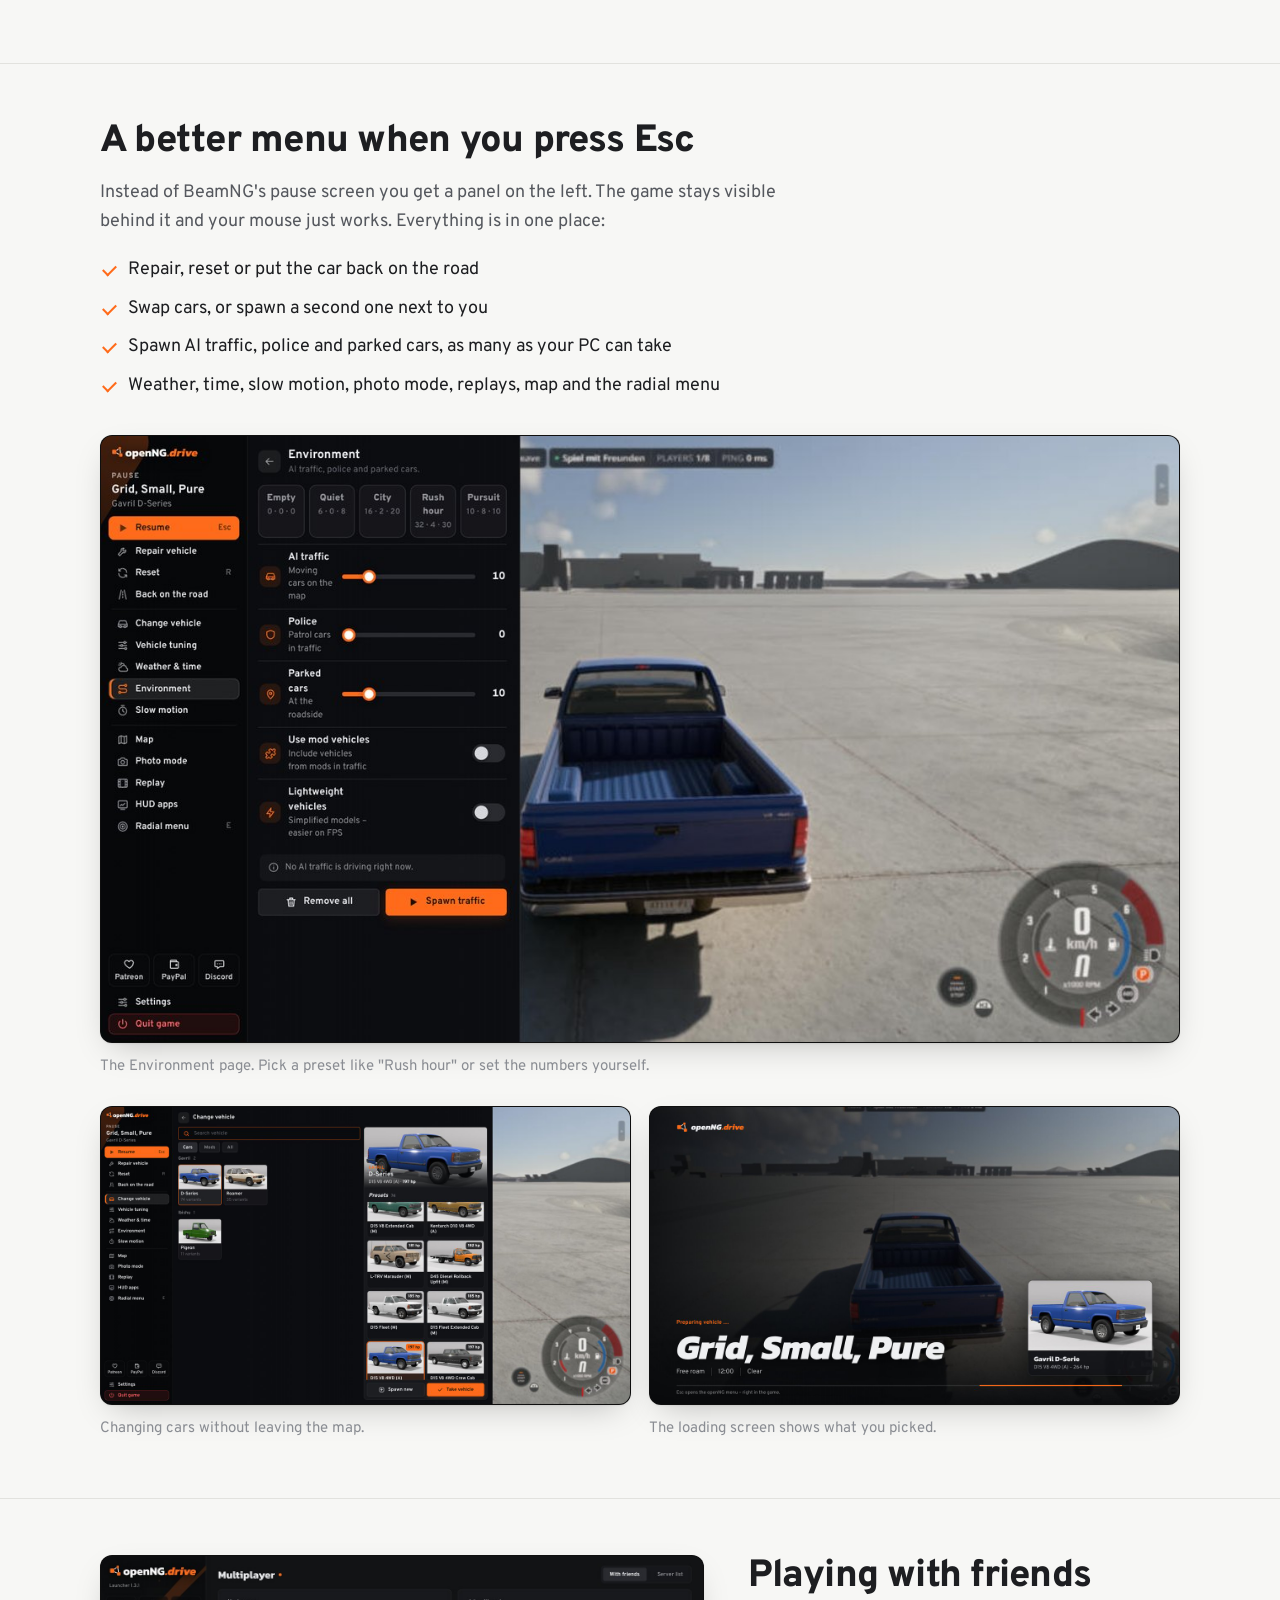
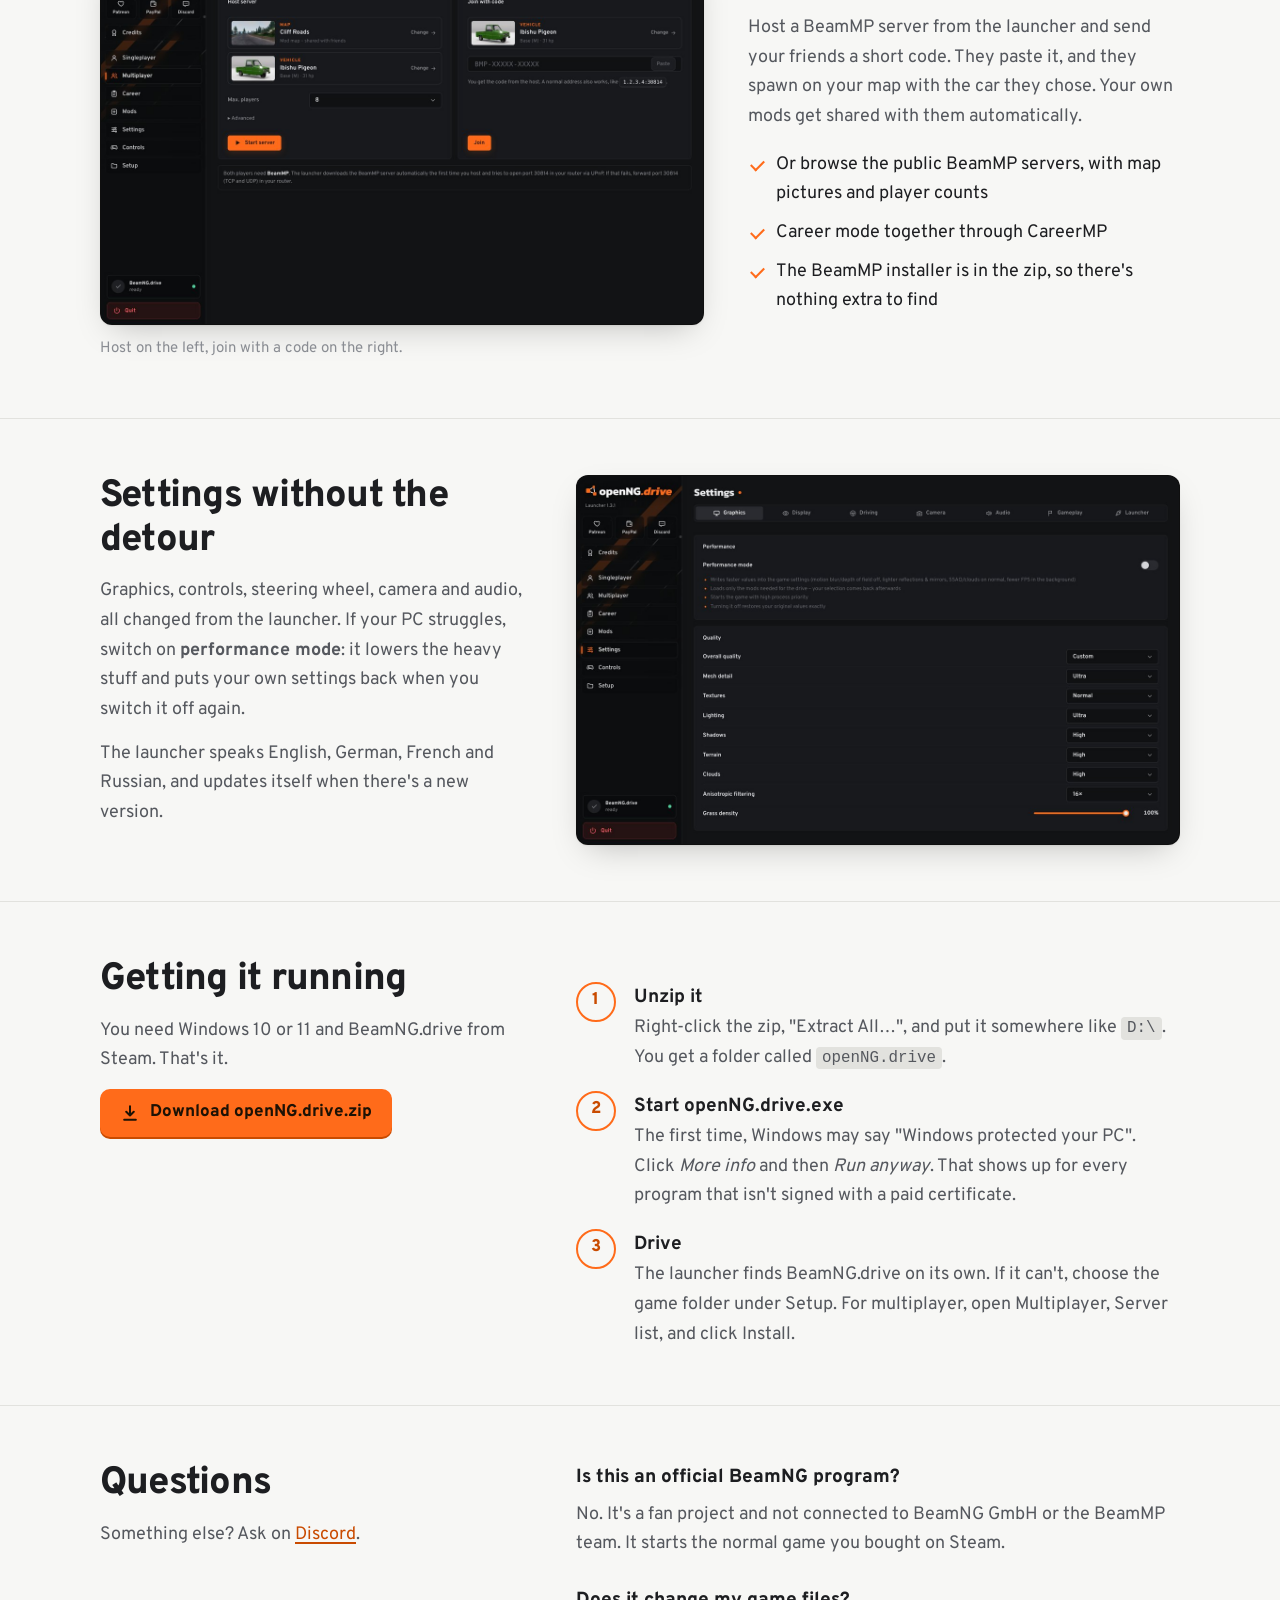
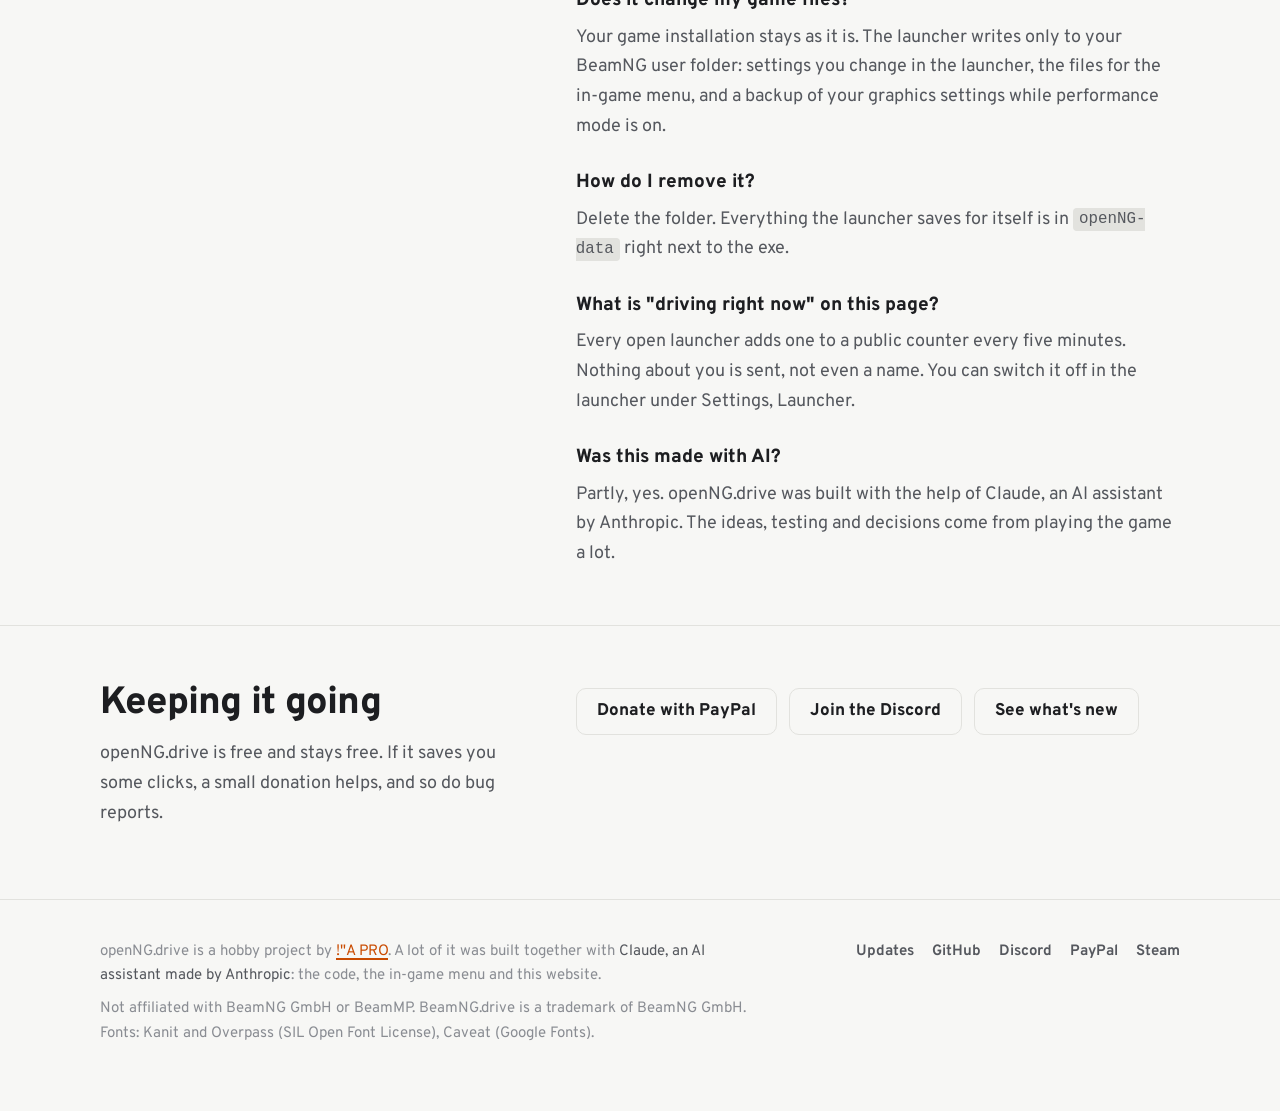
==== commit d96727da: "1.6.0: full review and bug fixes" ====
--- a/index.html
+++ b/index.html
@@ -30,7 +30,7 @@
   <p class="lead">openNG.drive is a launcher for BeamNG.drive. You set up the car, the weather and where you start in one window, and the game loads <mark>straight onto the road</mark>. It also does BeamMP for playing with friends, and gives you a better menu inside the game.</p>
   <div class="get">
     <a class="btn go" href="openNG.drive.zip" download data-dl><svg viewBox="0 0 24 24" fill="none" stroke="currentColor" stroke-width="2.4" stroke-linecap="round" stroke-linejoin="round"><path d="M12 4v11m0 0l-4.5-4.5M12 15l4.5-4.5M5 20h14"/></svg>Download for Windows</a>
-    <div class="meta">Version <b data-version>1.5.2</b>, <span data-size>8 MB</span> zip with the BeamMP installer.<br>Free, nothing to install, Windows 10 or 11.</div>
+    <div class="meta">Version <b data-version>1.6.0</b>, <span data-size>8 MB</span> zip with the BeamMP installer.<br>Free, nothing to install, Windows 10 or 11.</div>
   </div>
   <div class="live">
     <span data-online-row hidden><i class="dot" data-online-dot></i><b data-online>–</b> <span data-online-word>are driving with openNG.drive right now</span></span>
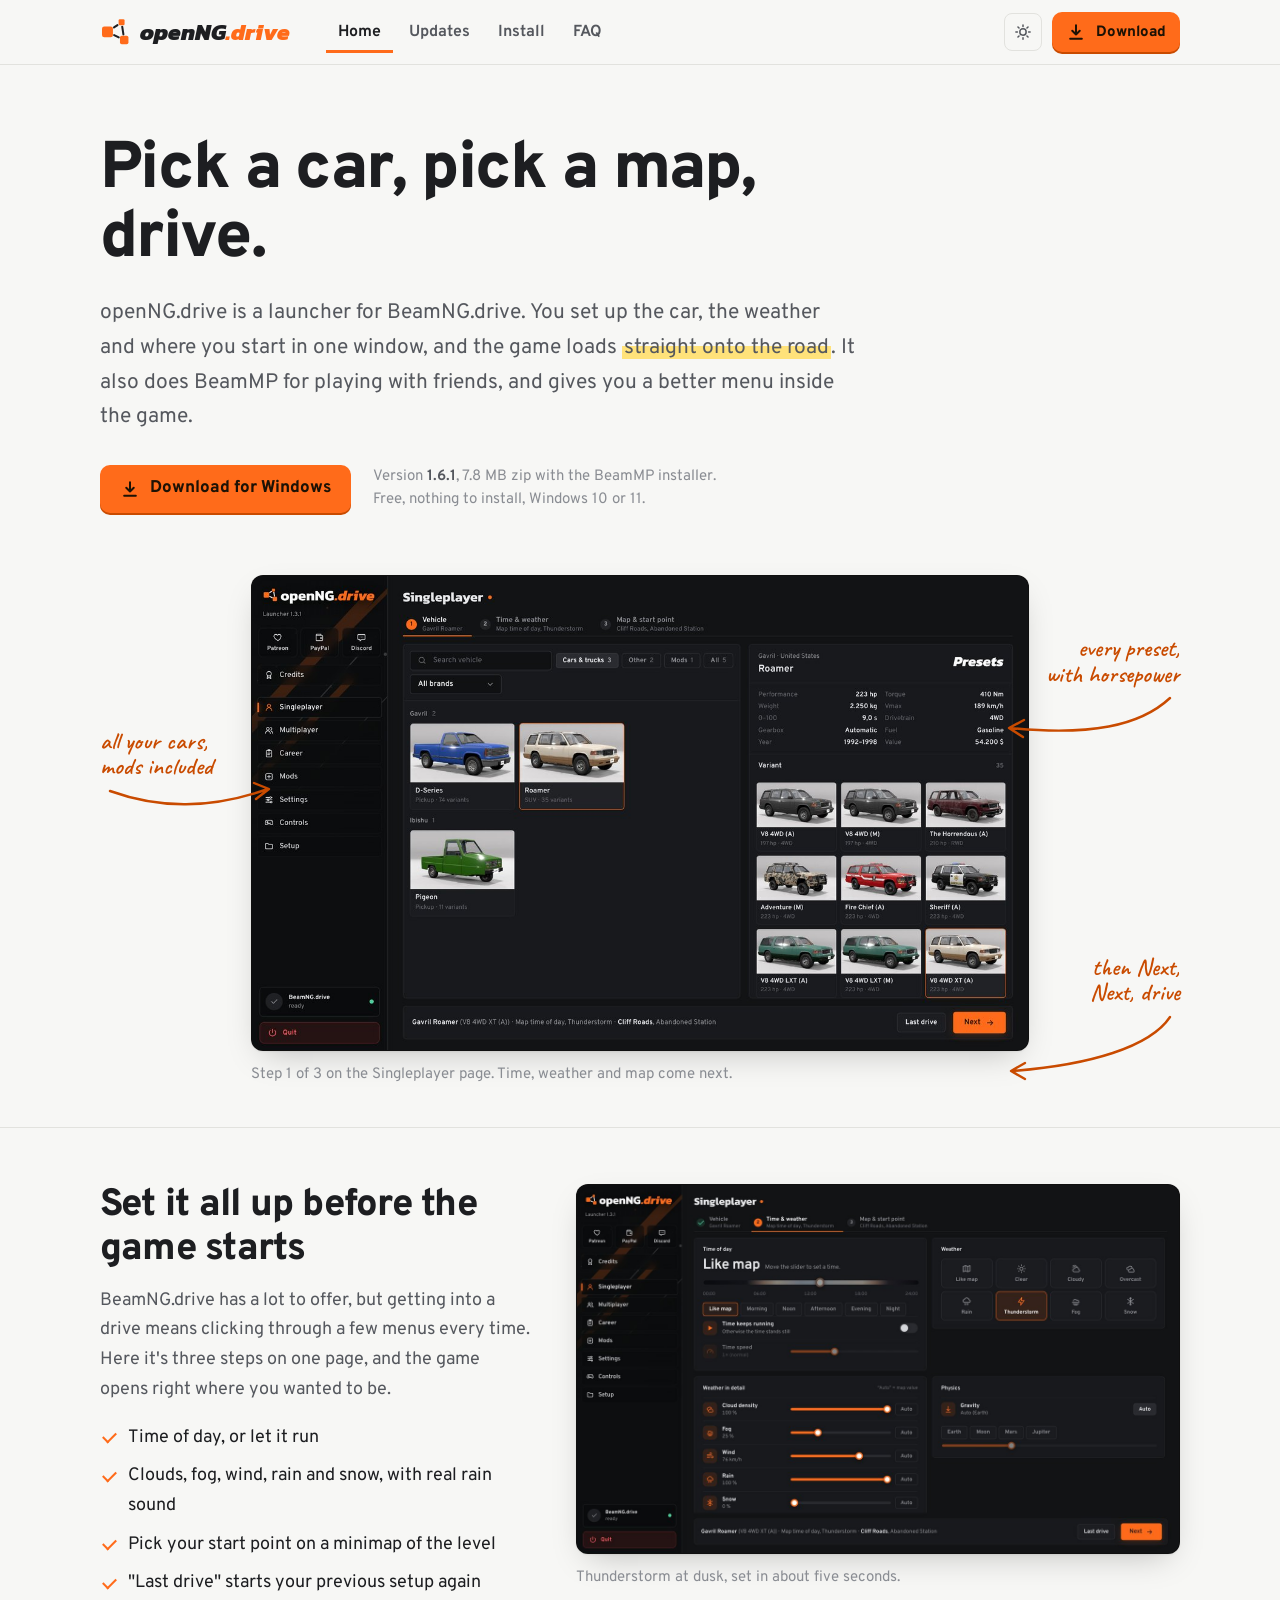
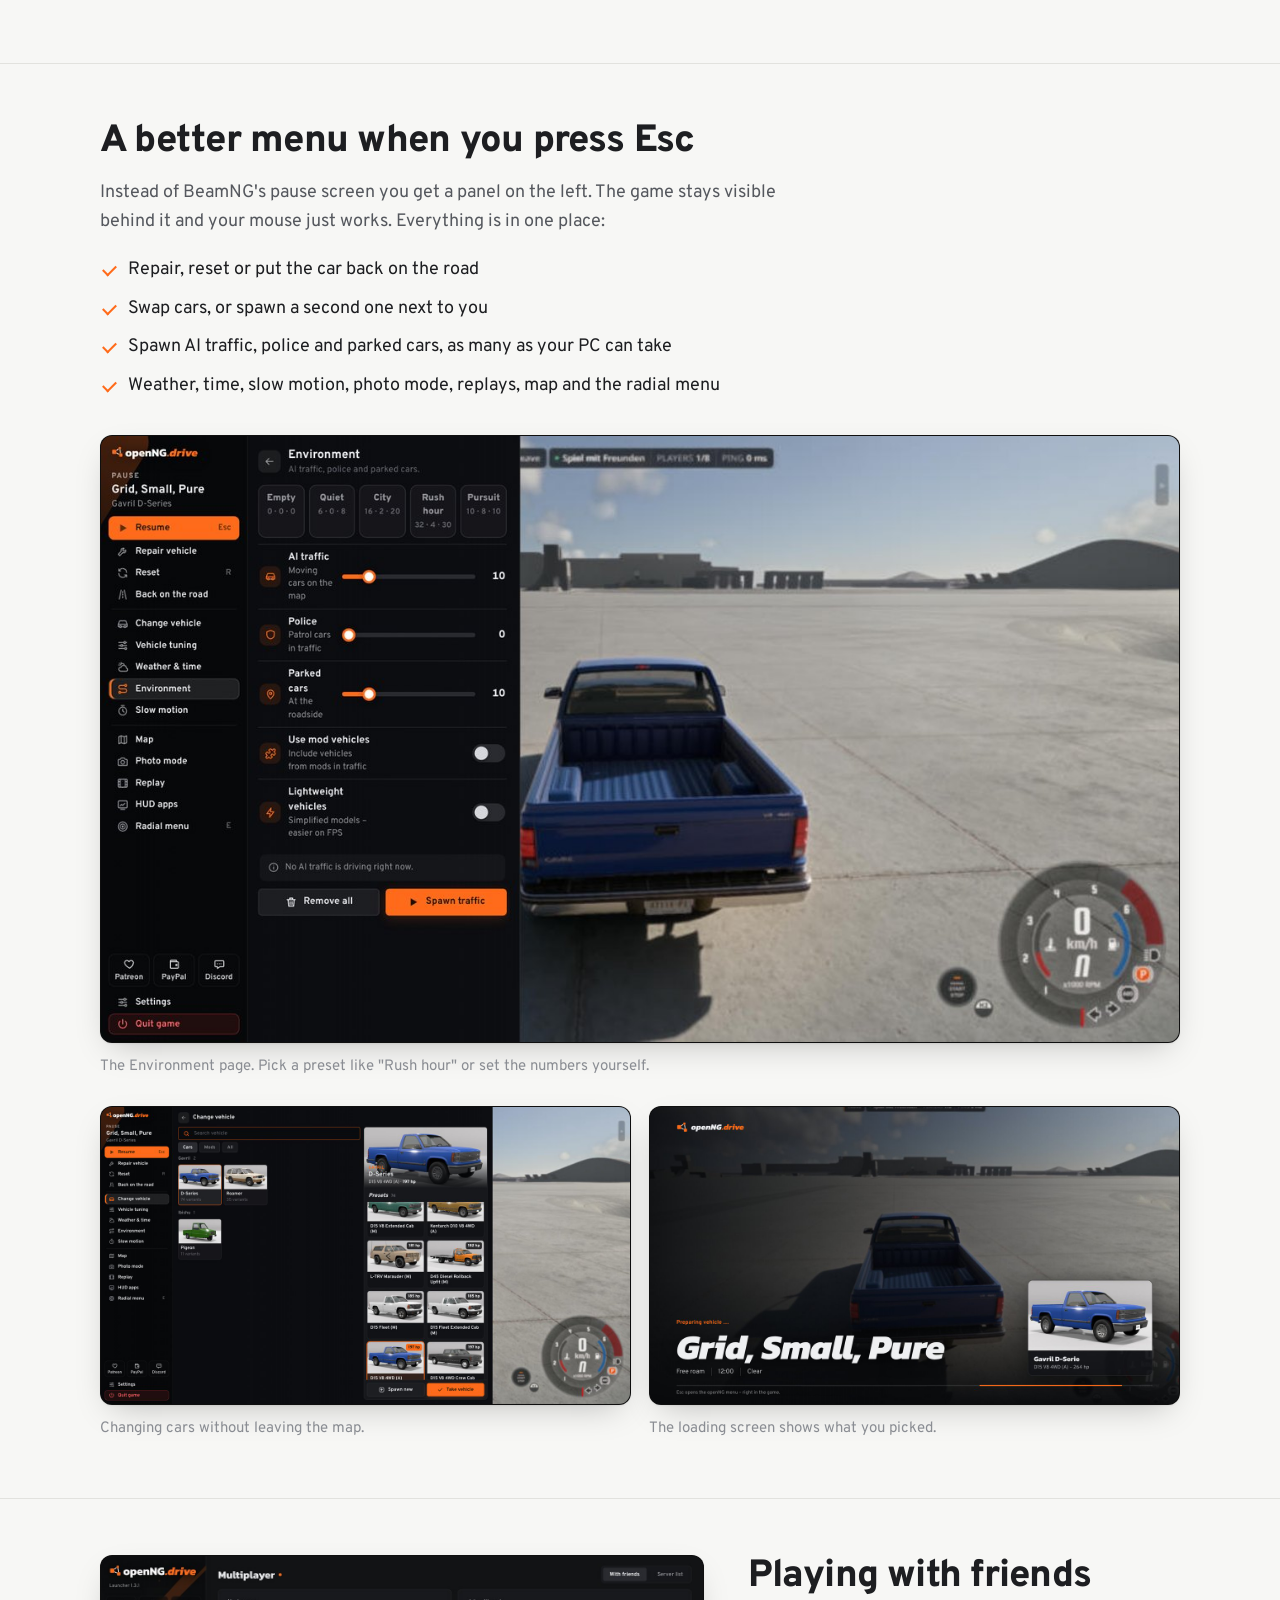
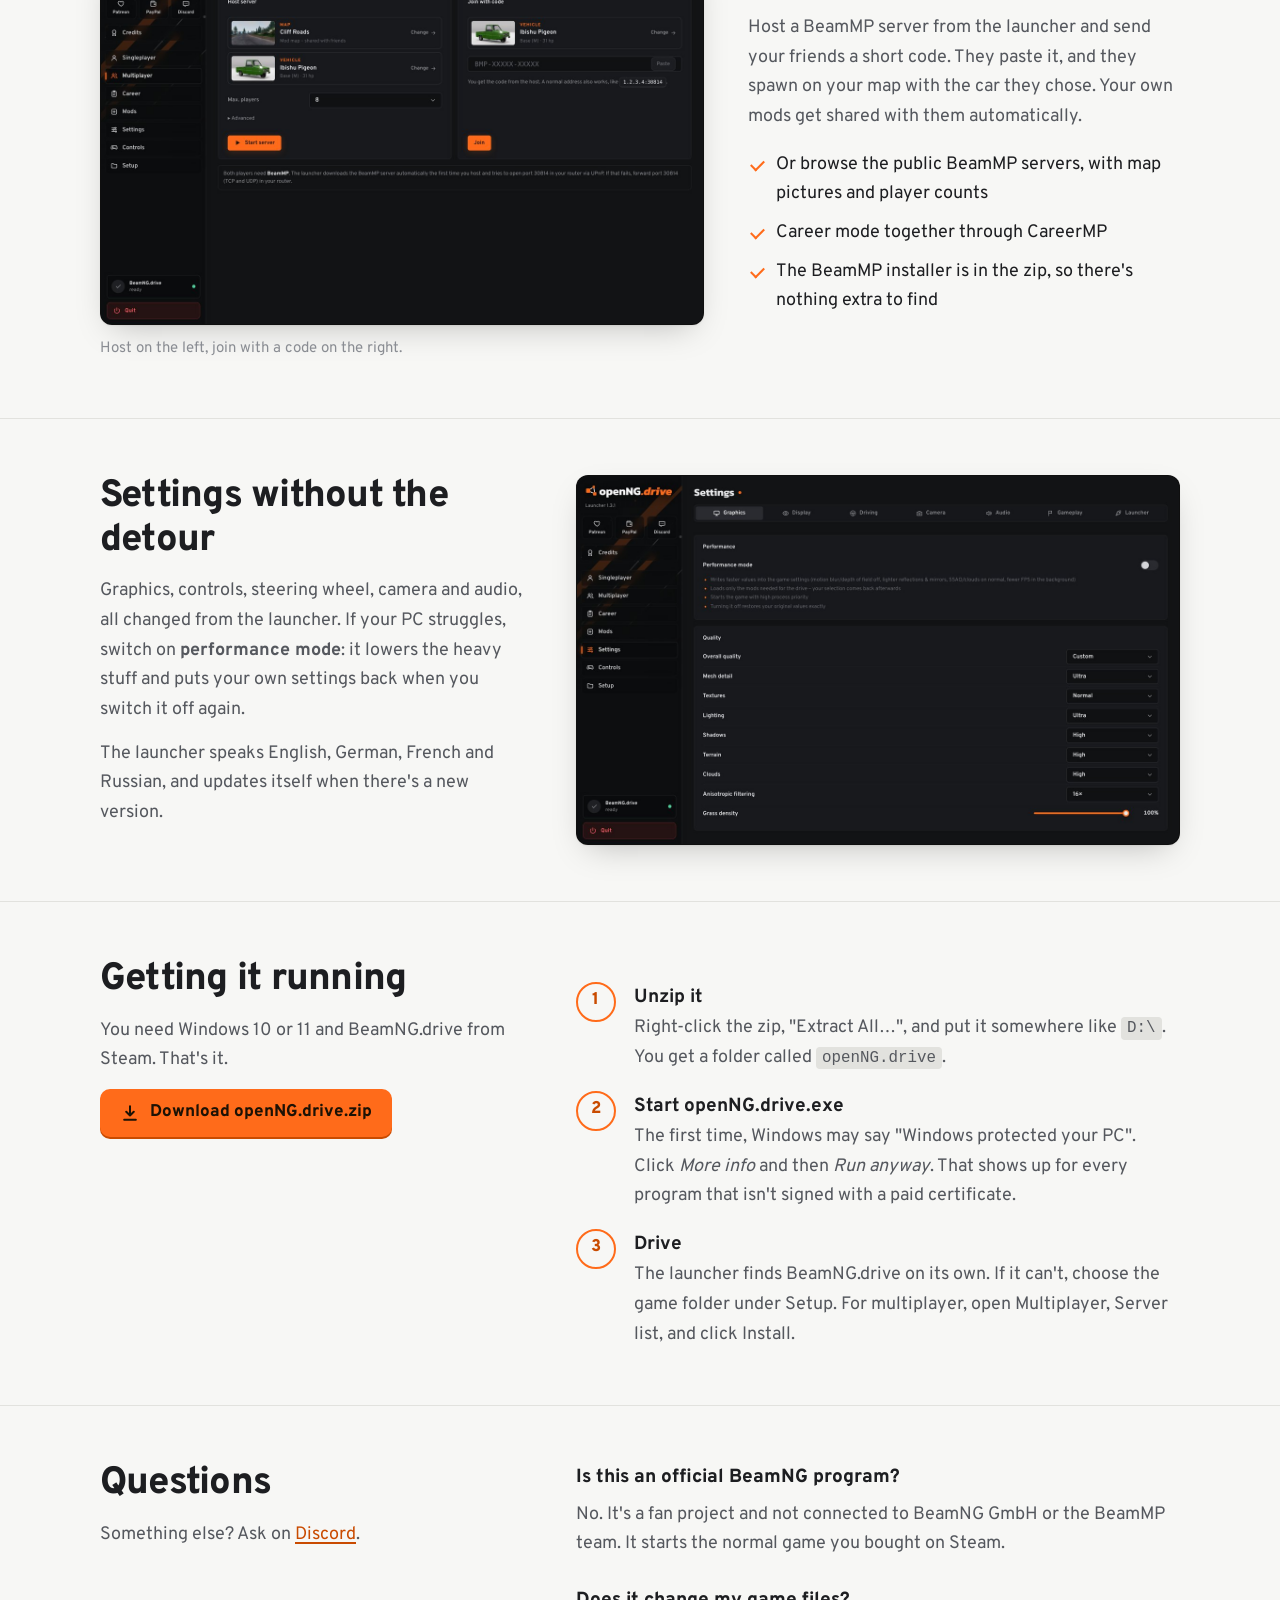
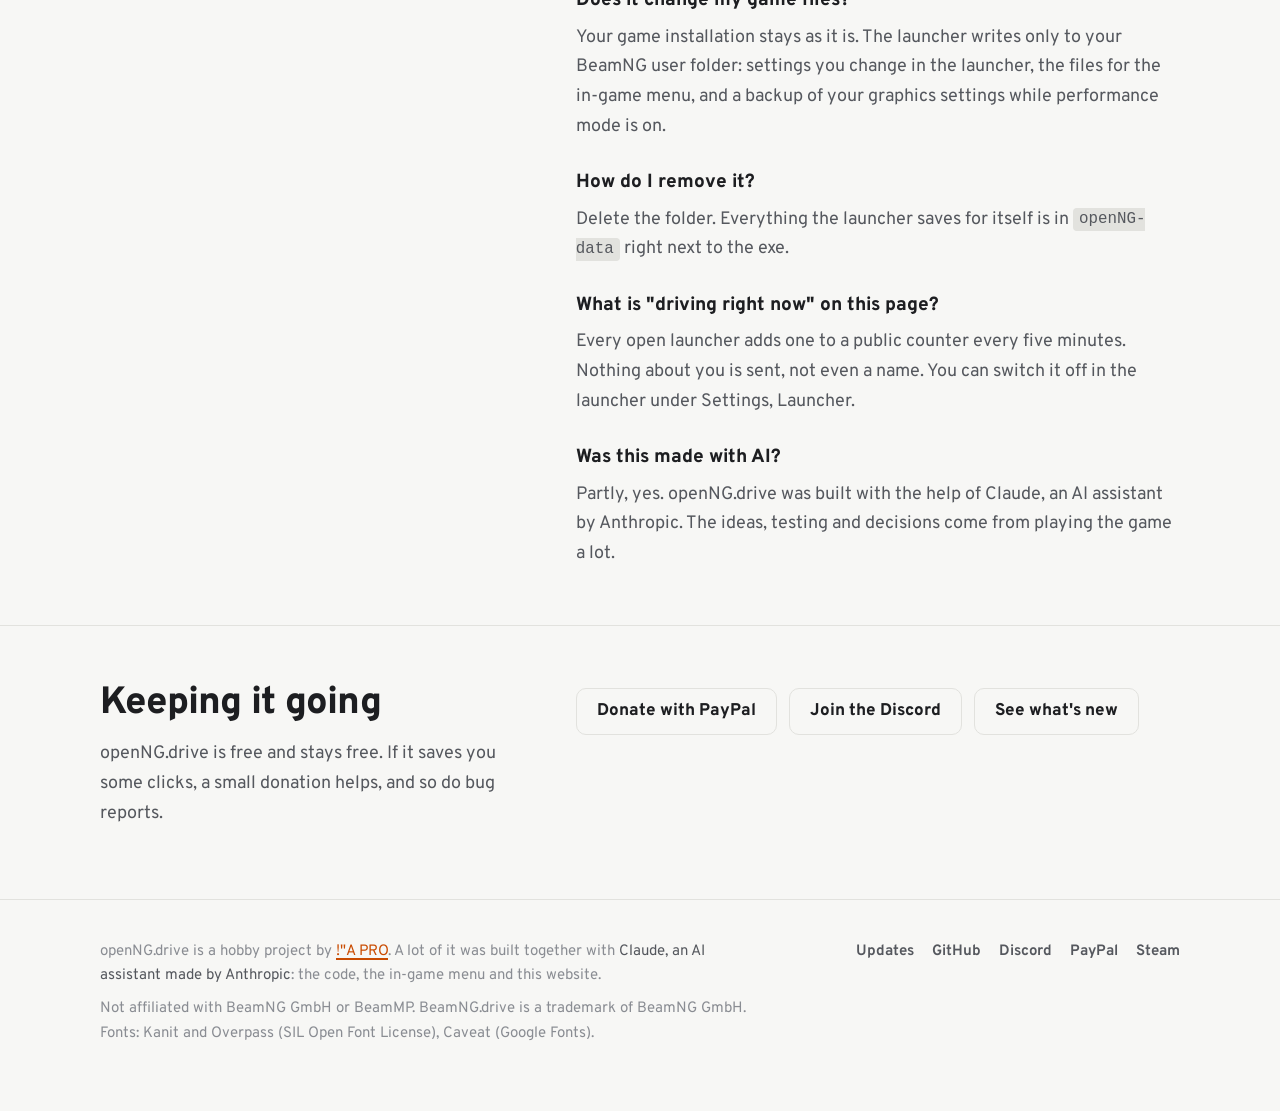
==== commit f7795d6e: "1.6.1: openNG only in games started with the launcher" ====
--- a/index.html
+++ b/index.html
@@ -30,7 +30,7 @@
   <p class="lead">openNG.drive is a launcher for BeamNG.drive. You set up the car, the weather and where you start in one window, and the game loads <mark>straight onto the road</mark>. It also does BeamMP for playing with friends, and gives you a better menu inside the game.</p>
   <div class="get">
     <a class="btn go" href="openNG.drive.zip" download data-dl><svg viewBox="0 0 24 24" fill="none" stroke="currentColor" stroke-width="2.4" stroke-linecap="round" stroke-linejoin="round"><path d="M12 4v11m0 0l-4.5-4.5M12 15l4.5-4.5M5 20h14"/></svg>Download for Windows</a>
-    <div class="meta">Version <b data-version>1.6.0</b>, <span data-size>8 MB</span> zip with the BeamMP installer.<br>Free, nothing to install, Windows 10 or 11.</div>
+    <div class="meta">Version <b data-version>1.6.1</b>, <span data-size>8 MB</span> zip with the BeamMP installer.<br>Free, nothing to install, Windows 10 or 11.</div>
   </div>
   <div class="live">
     <span data-online-row hidden><i class="dot" data-online-dot></i><b data-online>–</b> <span data-online-word>are driving with openNG.drive right now</span></span>
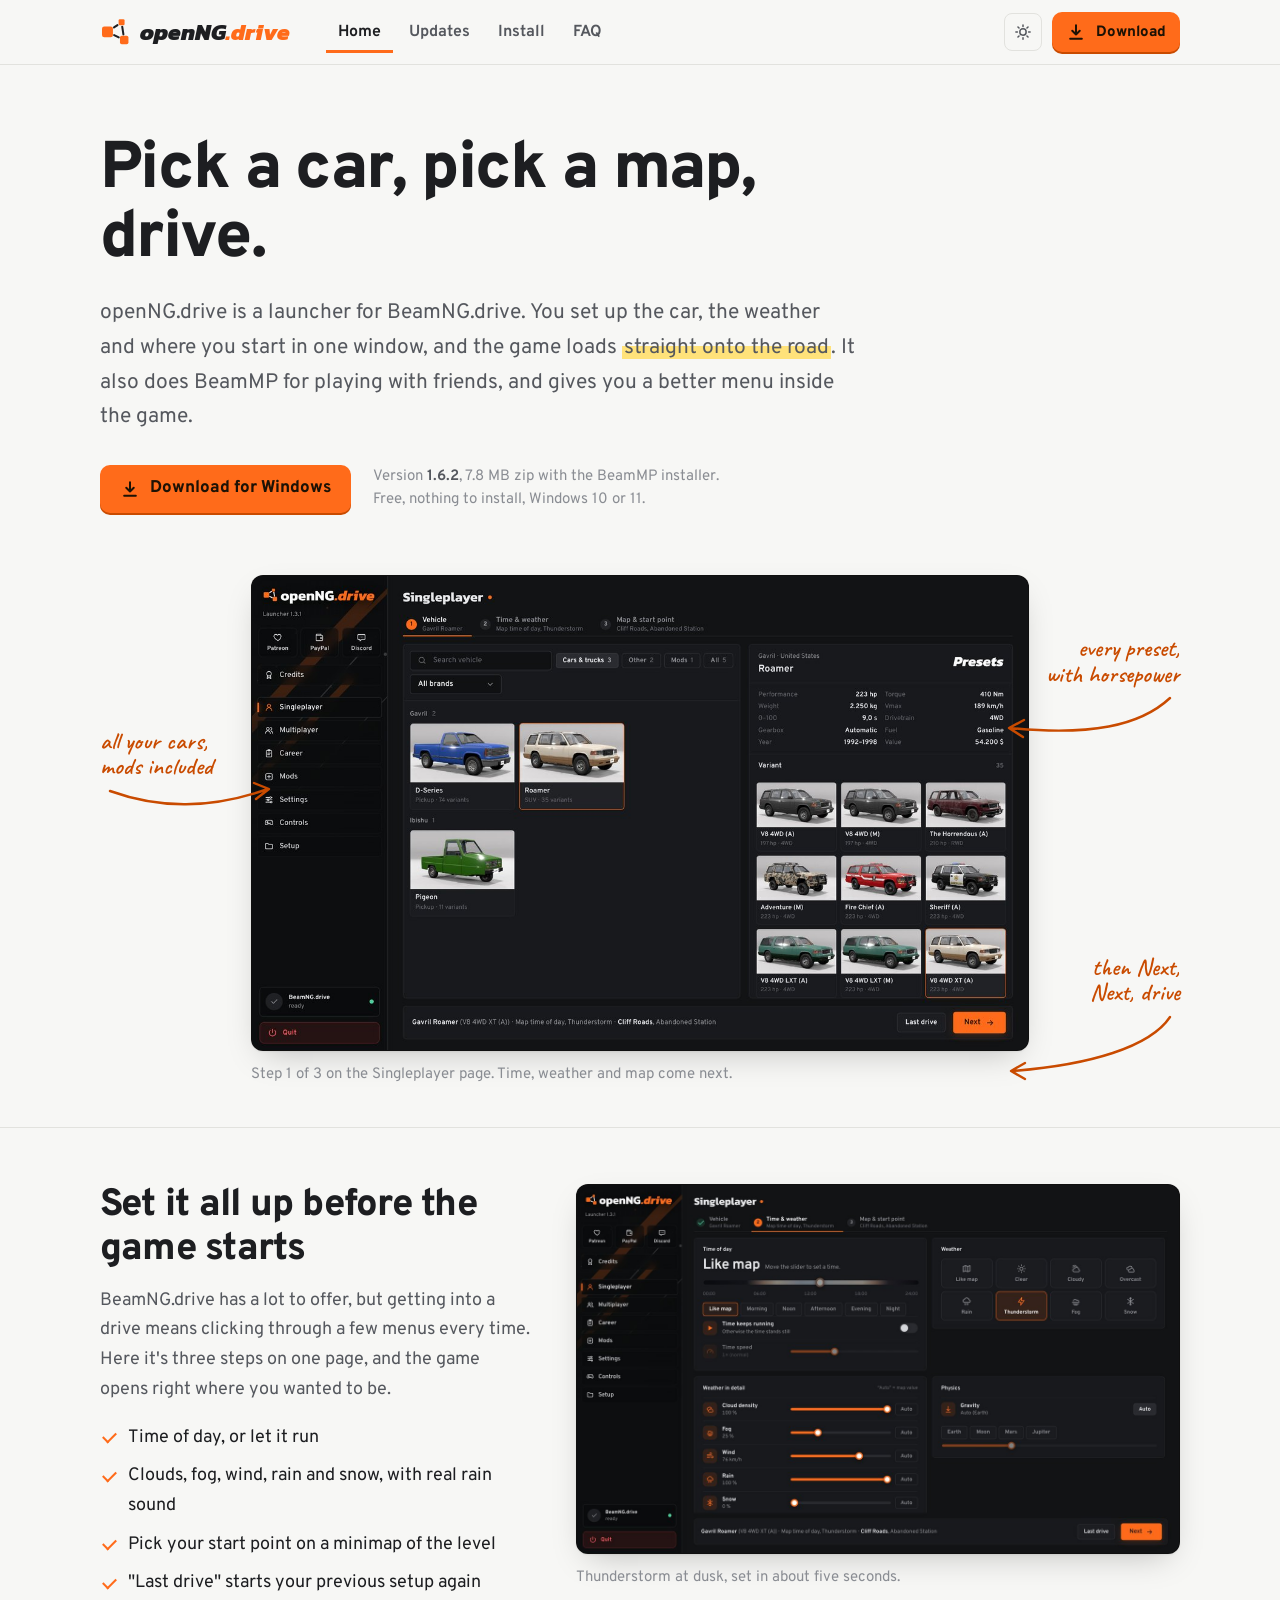
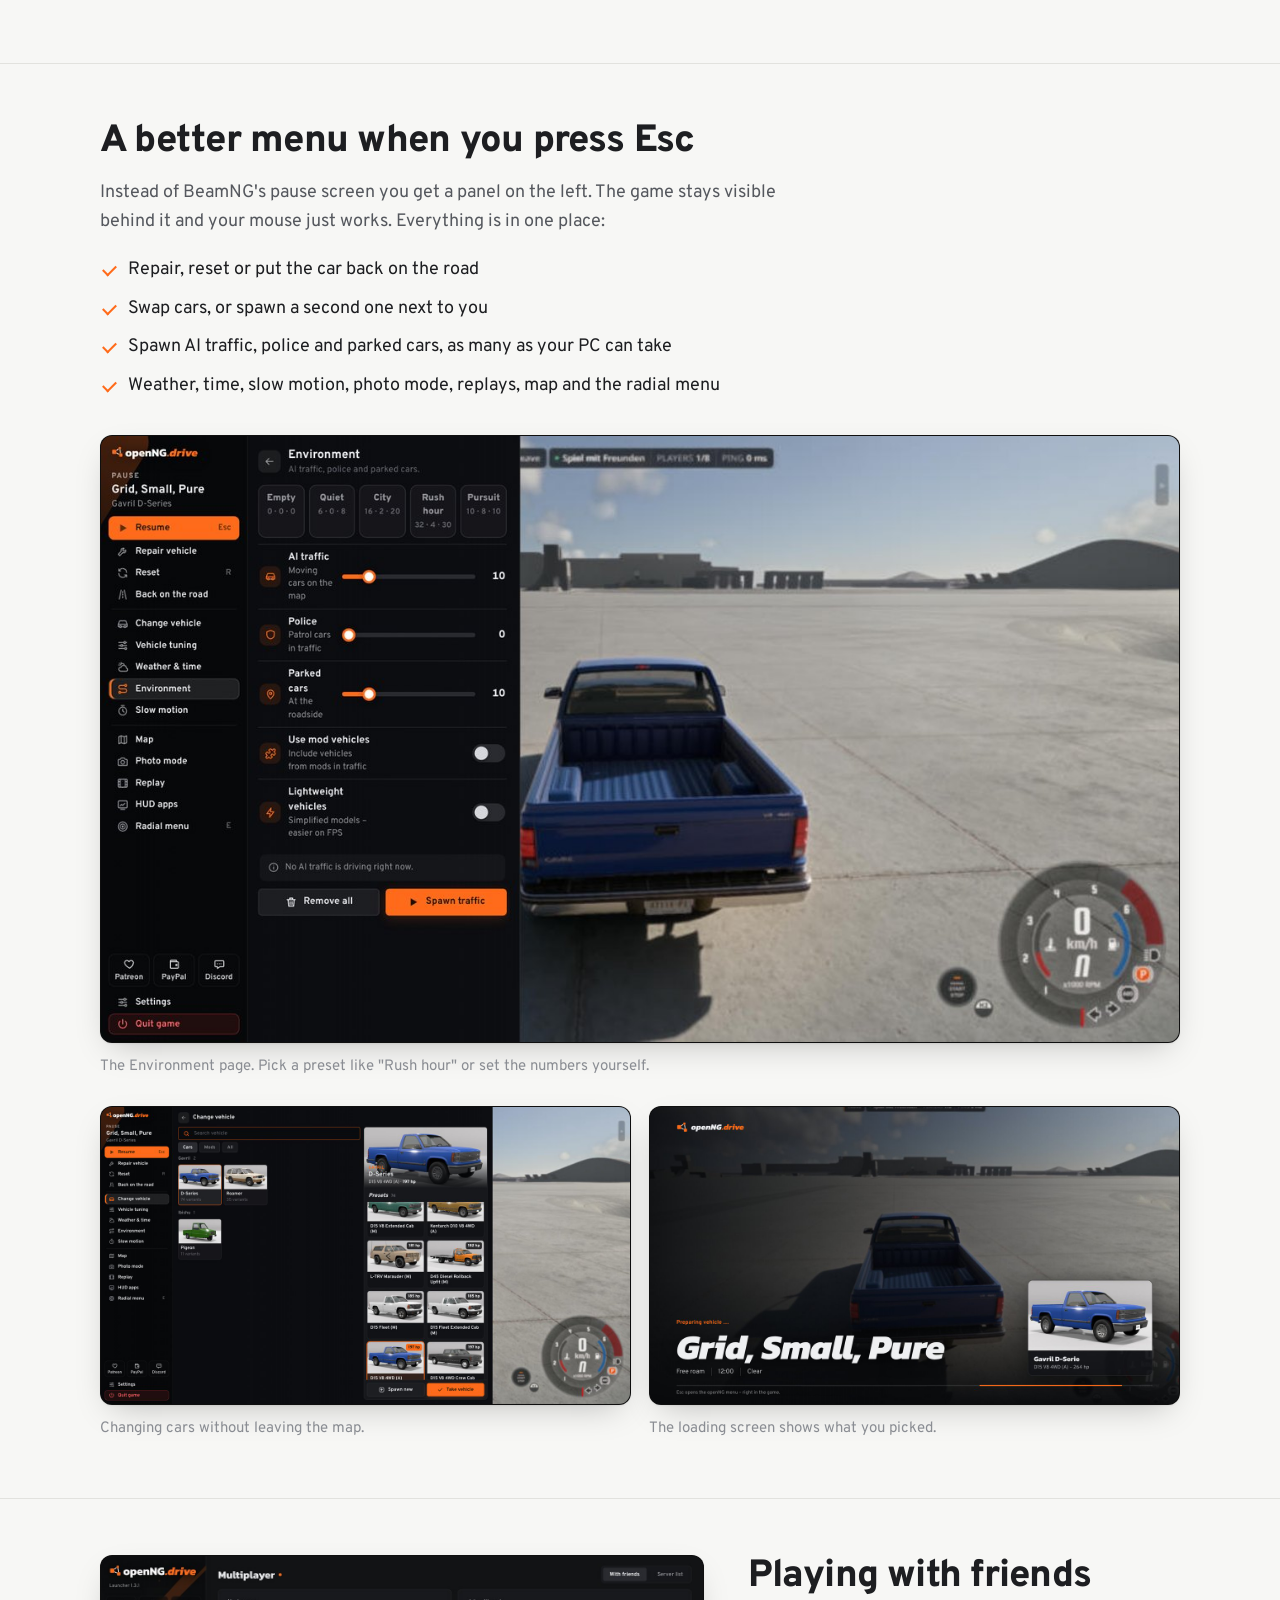
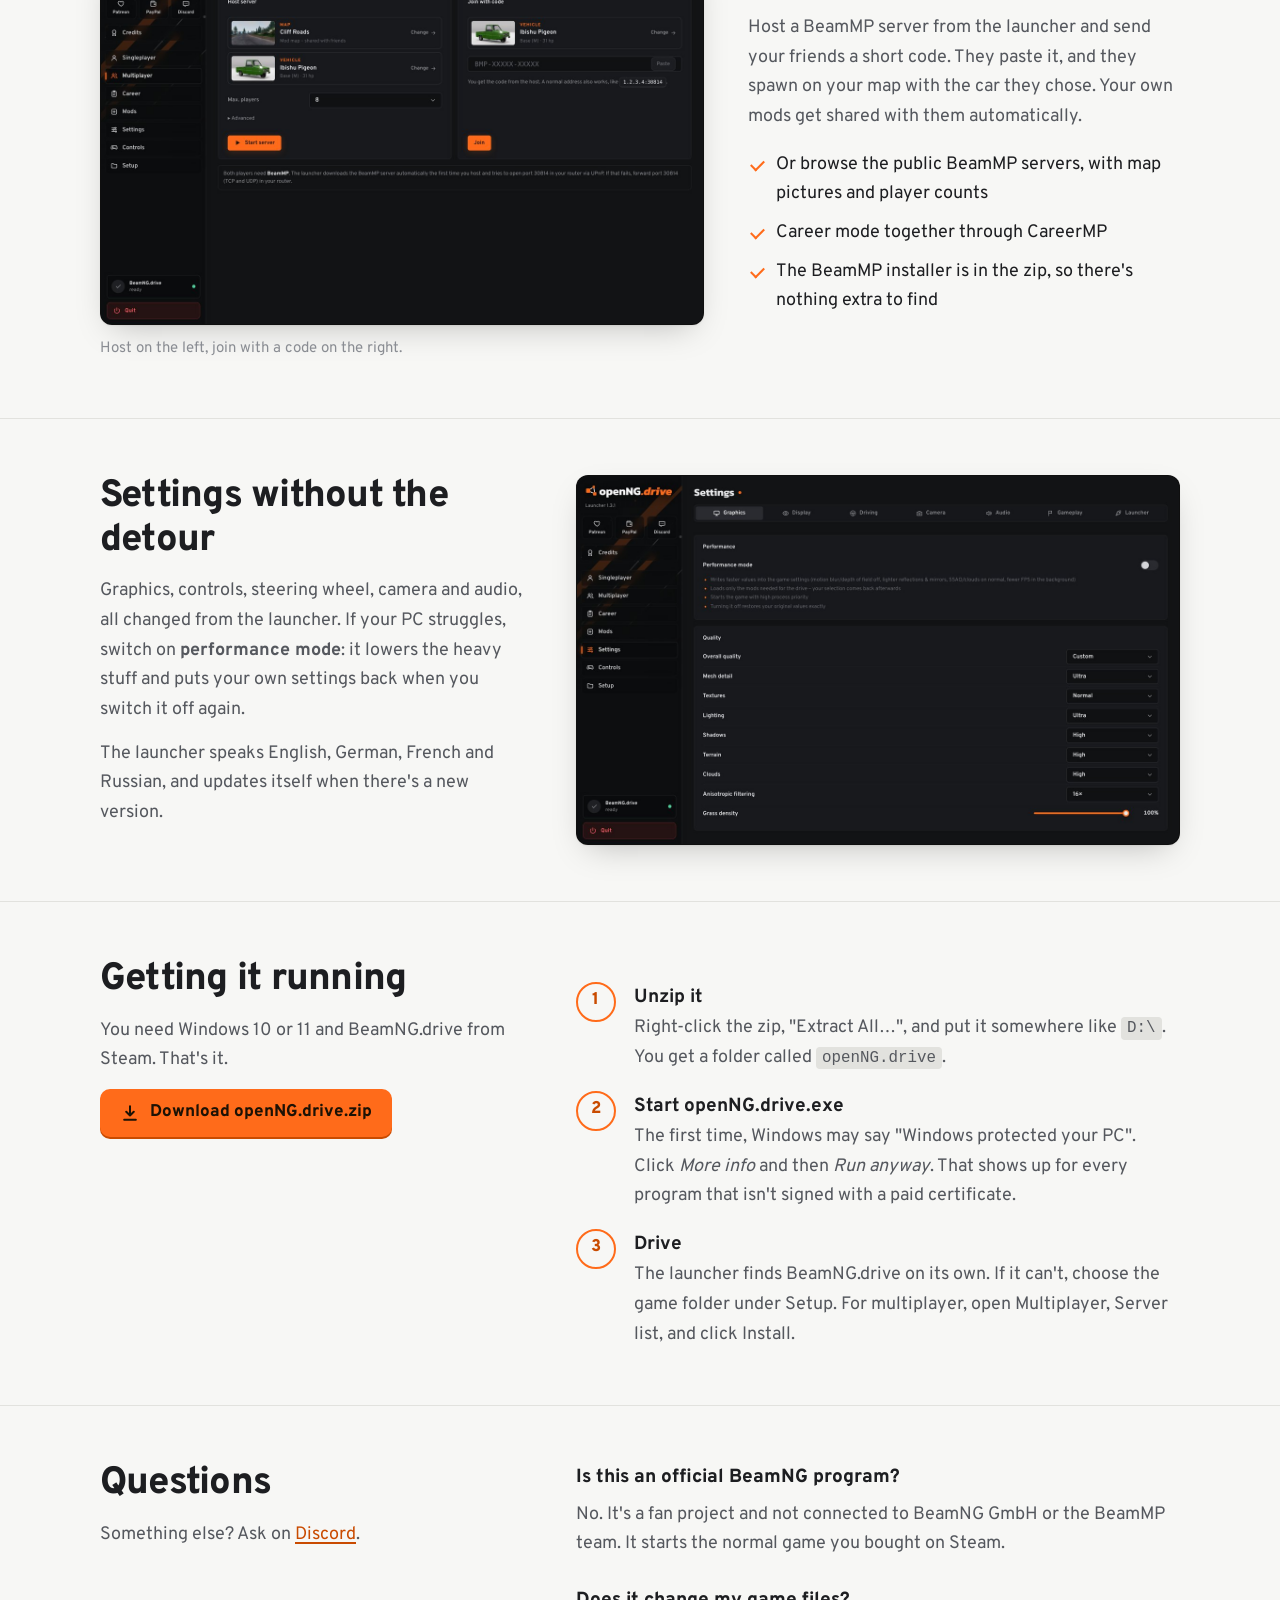
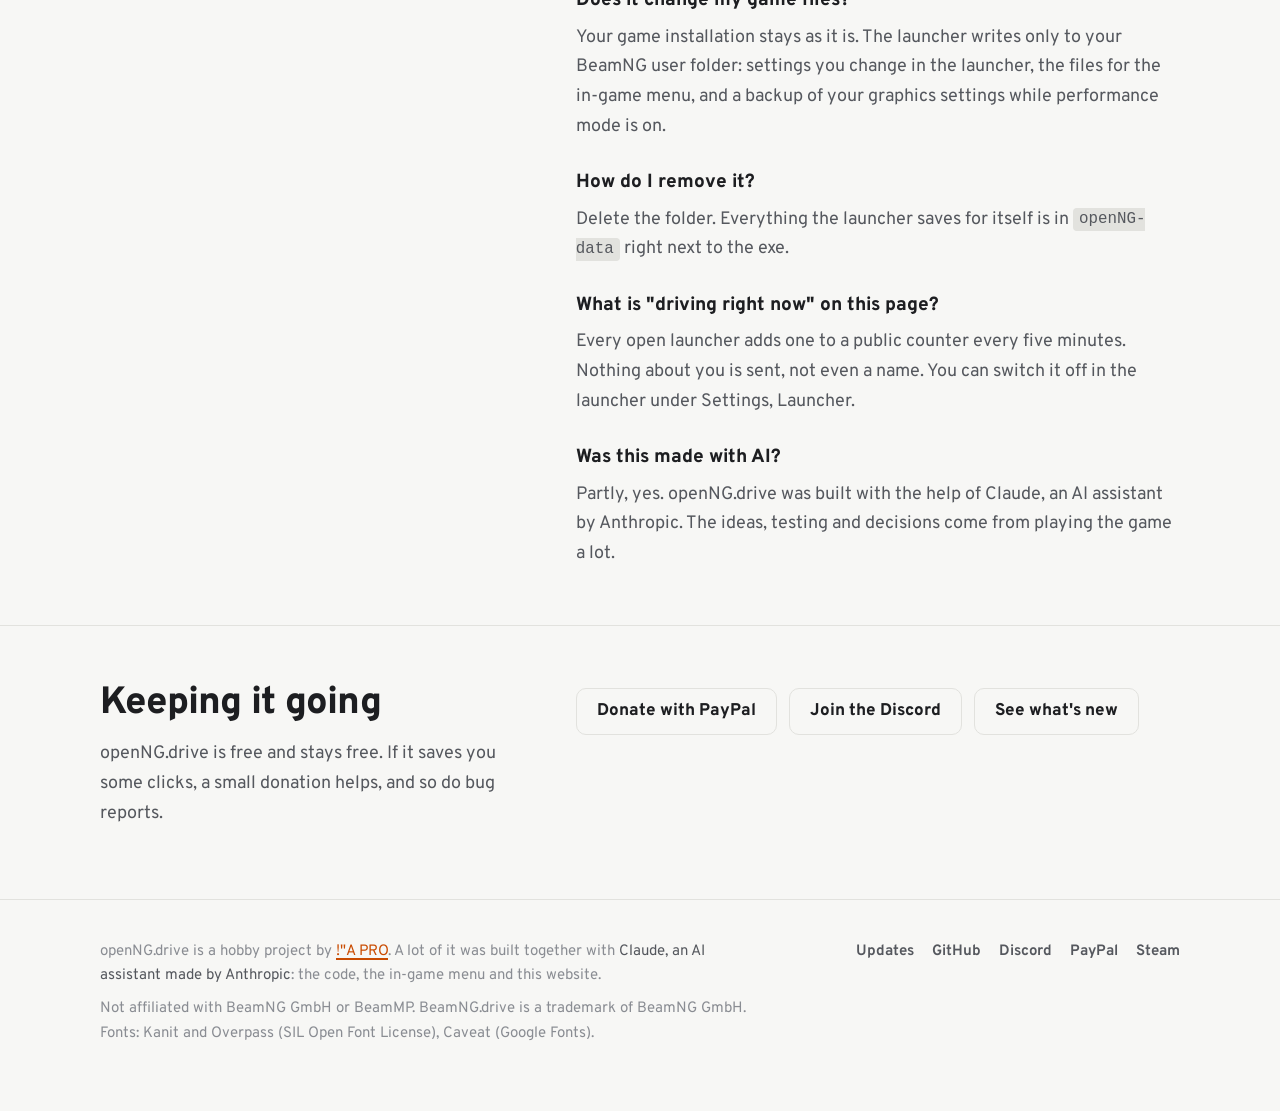
==== commit a6e50518: "1.6.2: openNG in-game only while the launcher runs" ====
--- a/index.html
+++ b/index.html
@@ -30,7 +30,7 @@
   <p class="lead">openNG.drive is a launcher for BeamNG.drive. You set up the car, the weather and where you start in one window, and the game loads <mark>straight onto the road</mark>. It also does BeamMP for playing with friends, and gives you a better menu inside the game.</p>
   <div class="get">
     <a class="btn go" href="openNG.drive.zip" download data-dl><svg viewBox="0 0 24 24" fill="none" stroke="currentColor" stroke-width="2.4" stroke-linecap="round" stroke-linejoin="round"><path d="M12 4v11m0 0l-4.5-4.5M12 15l4.5-4.5M5 20h14"/></svg>Download for Windows</a>
-    <div class="meta">Version <b data-version>1.6.1</b>, <span data-size>8 MB</span> zip with the BeamMP installer.<br>Free, nothing to install, Windows 10 or 11.</div>
+    <div class="meta">Version <b data-version>1.6.2</b>, <span data-size>8 MB</span> zip with the BeamMP installer.<br>Free, nothing to install, Windows 10 or 11.</div>
   </div>
   <div class="live">
     <span data-online-row hidden><i class="dot" data-online-dot></i><b data-online>–</b> <span data-online-word>are driving with openNG.drive right now</span></span>
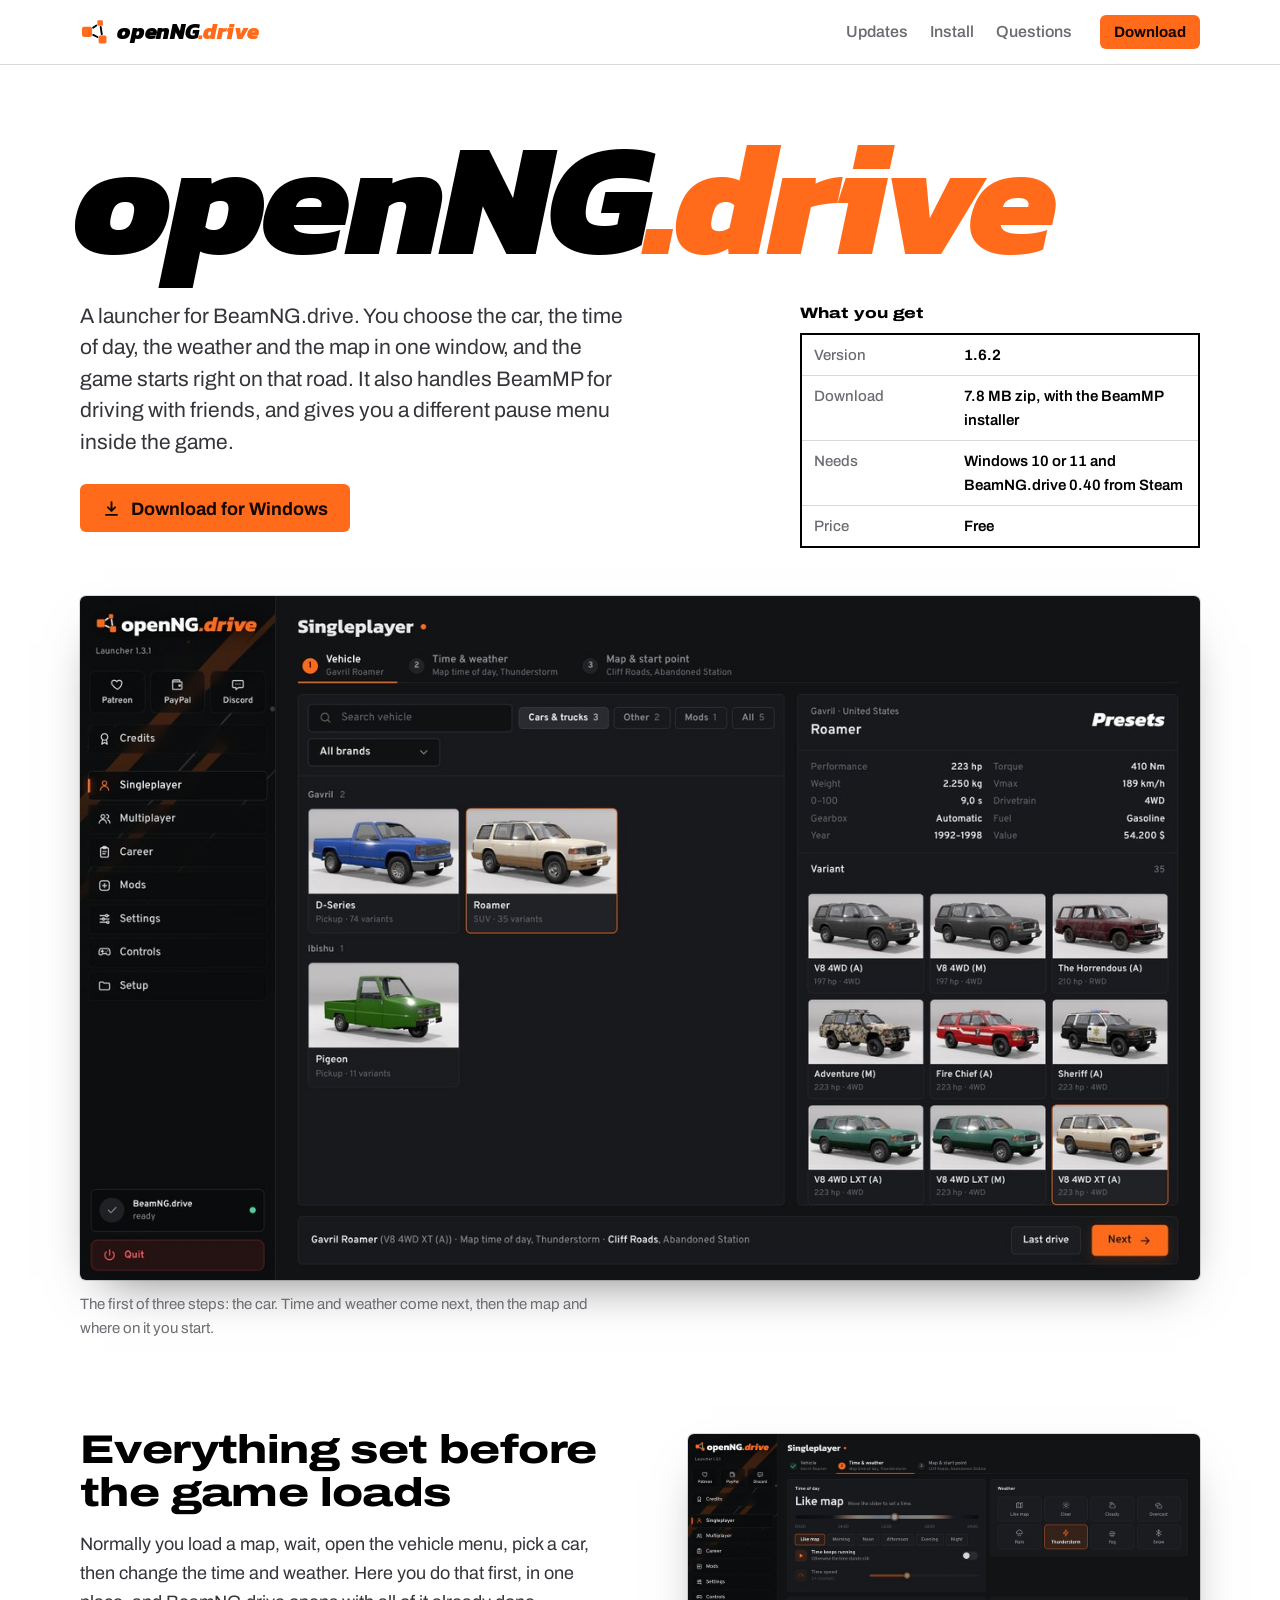
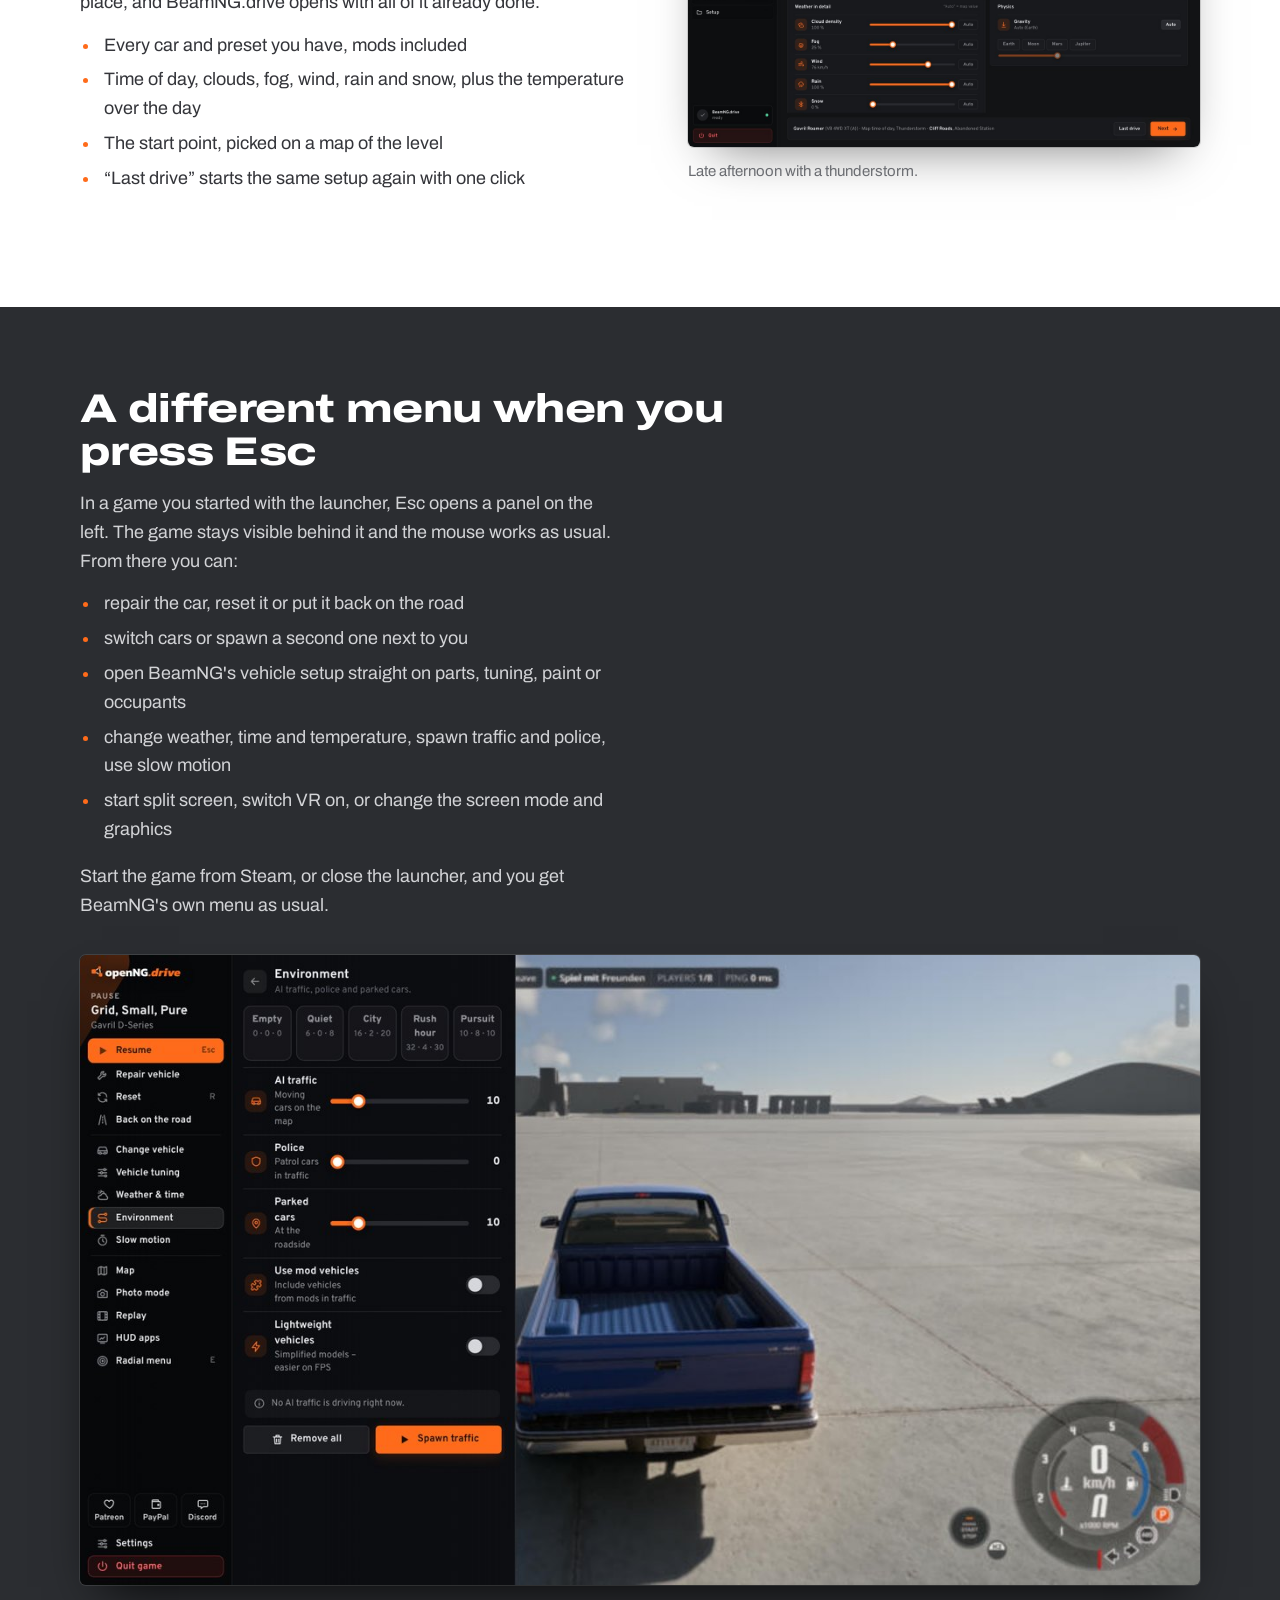
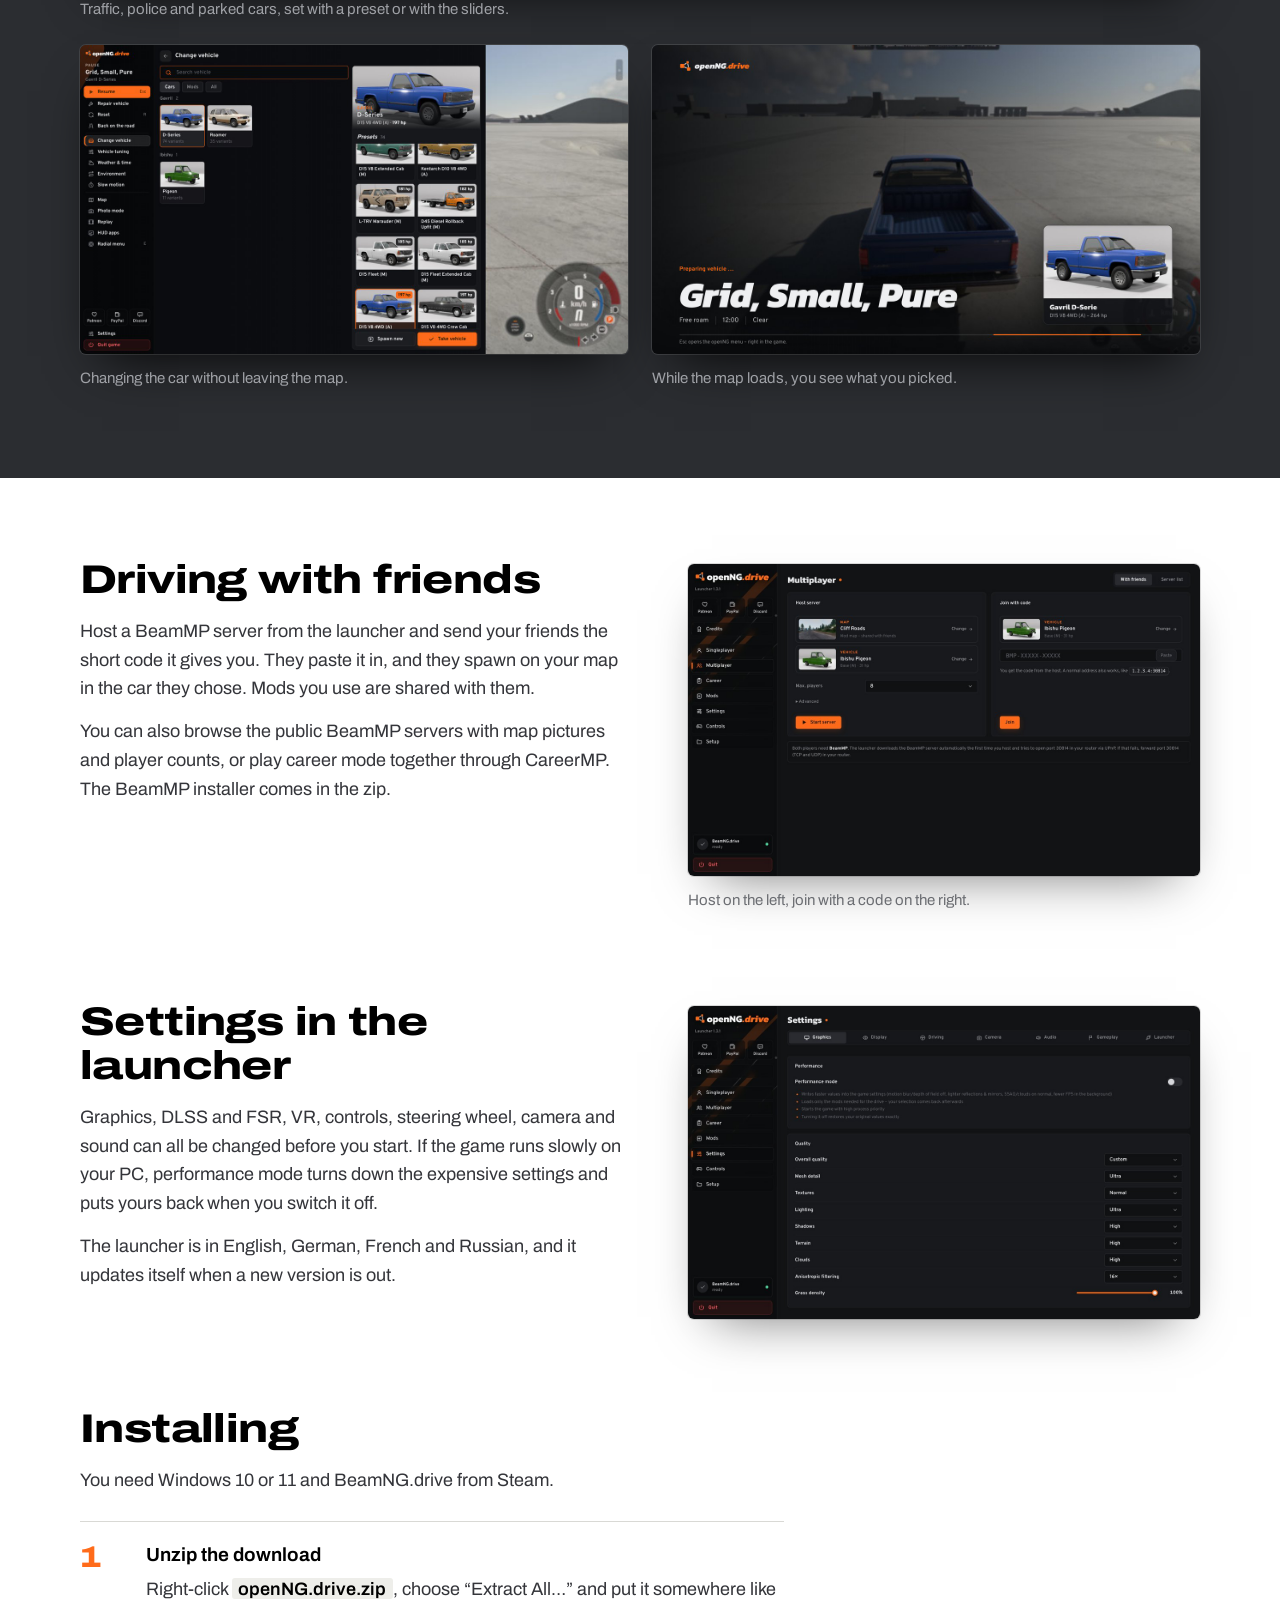
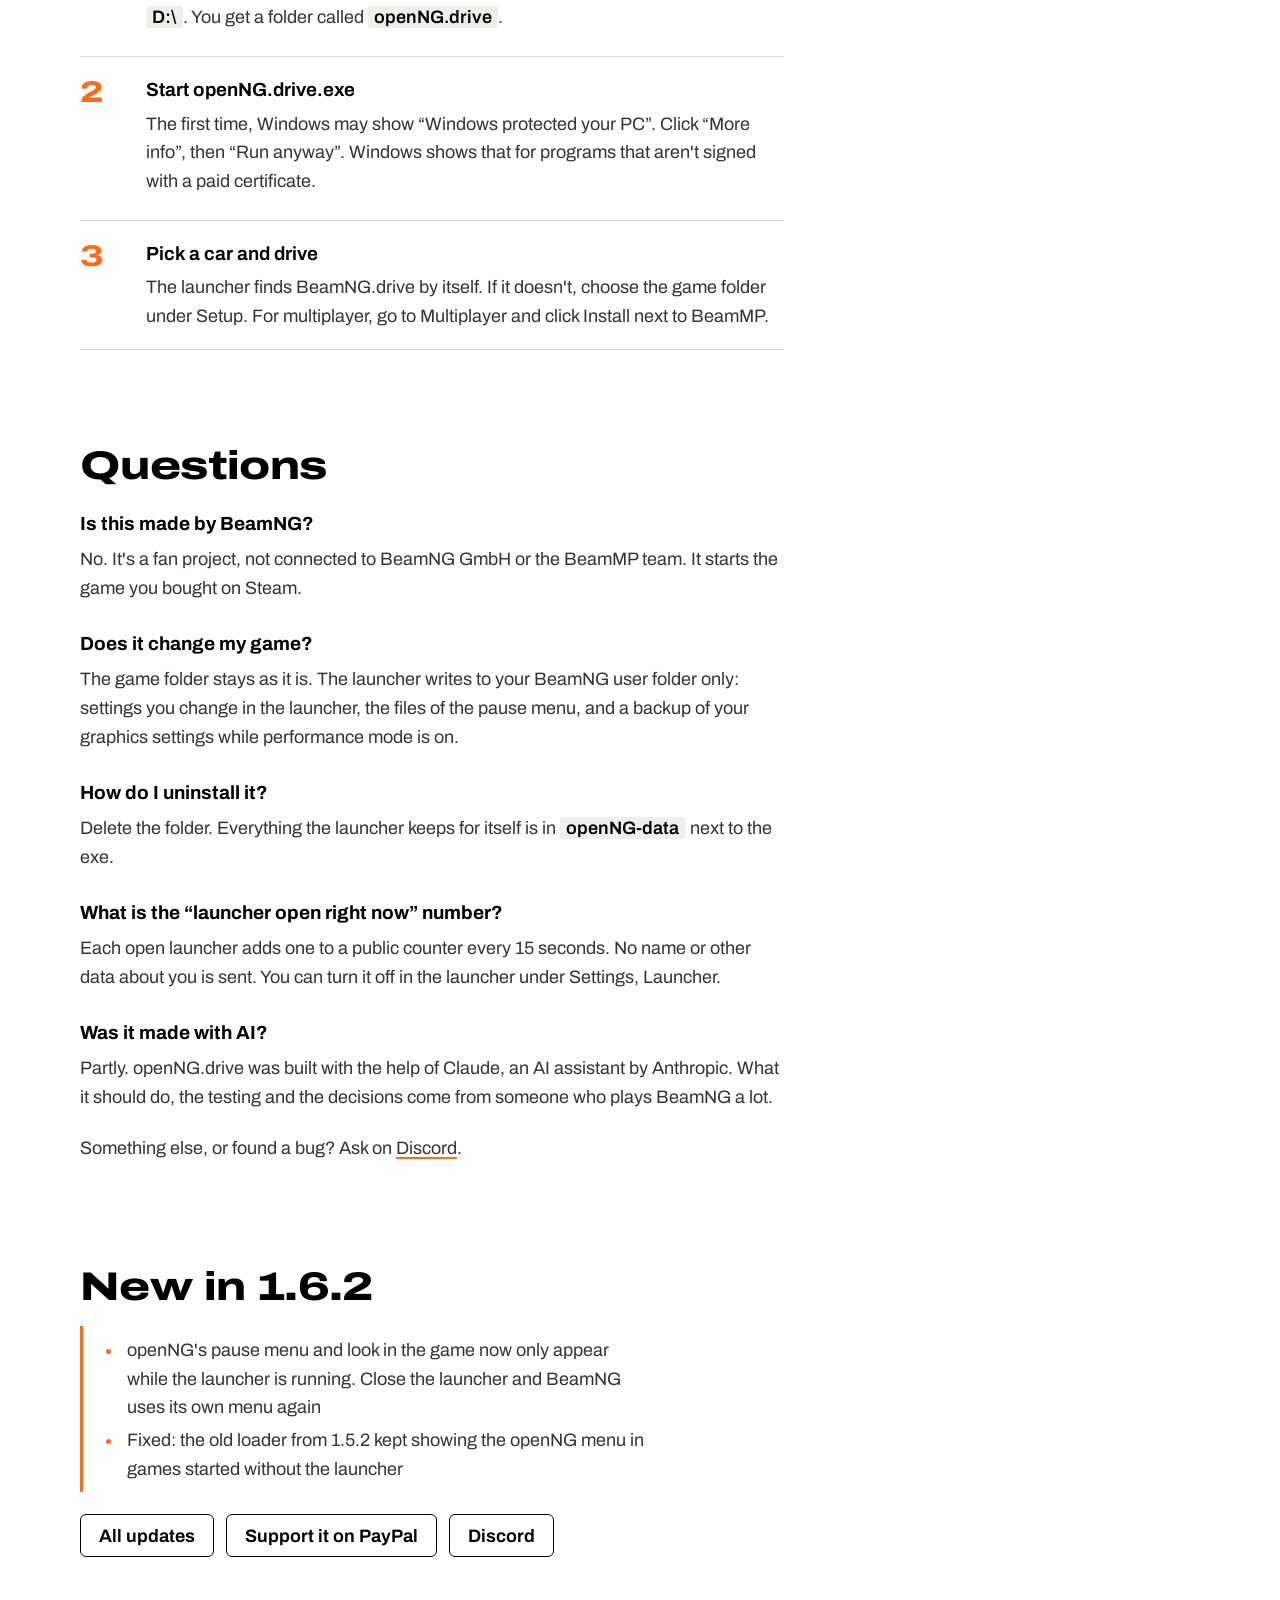
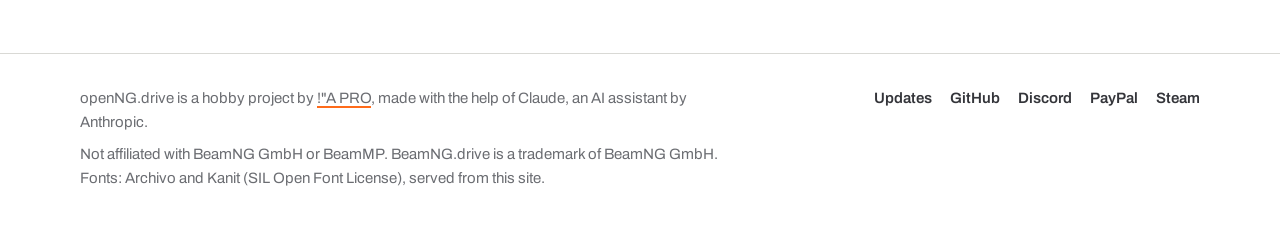
==== commit ba2d78fe: "Website: new look (Archivo + Kanit, self-hosted fonts), plainer copy, faster online counter" ====
--- a/index.html
+++ b/index.html
@@ -4,151 +4,157 @@
 <meta charset="utf-8">
 <meta name="viewport" content="width=device-width, initial-scale=1">
 <title>openNG.drive – a launcher for BeamNG.drive</title>
-<meta name="description" content="Pick your car, the weather and a map, and BeamNG.drive loads straight onto the road. Free launcher with BeamMP multiplayer and its own in-game menu.">
+<meta name="description" content="A free launcher for BeamNG.drive: pick the car, the weather and the map in one window and the game starts right there. BeamMP multiplayer and its own pause menu included.">
 <link rel="icon" href="img/favicon.svg" type="image/svg+xml">
 <meta property="og:title" content="openNG.drive – a launcher for BeamNG.drive">
-<meta property="og:description" content="Pick your car, the weather and a map, and BeamNG.drive loads straight onto the road. Free launcher with BeamMP multiplayer and its own in-game menu.">
+<meta property="og:description" content="Pick the car, the weather and the map in one window and BeamNG.drive starts right there. Free, with BeamMP multiplayer and its own pause menu.">
 <meta property="og:image" content="https://openng-drive.github.io/openng-drive/img/forum2/hero.jpg">
-<link rel="preconnect" href="https://fonts.googleapis.com">
-<link rel="preconnect" href="https://fonts.gstatic.com" crossorigin>
-<link href="https://fonts.googleapis.com/css2?family=Caveat:wght@600&display=swap" rel="stylesheet">
+<link rel="preload" href="fonts/Archivo-var.woff" as="font" type="font/woff" crossorigin>
 <link rel="stylesheet" href="css/site.css">
 </head>
 <body>
 <header class="top"><div class="wrap">
-  <a class="brand" href="index.html" aria-label="openNG.drive home"><svg viewBox="-1 -1 80 76" aria-hidden="true"><g stroke="currentColor" stroke-width="5.5" stroke-linecap="round"><line x1="36.3" y1="24.6" x2="45.8" y2="18.2"/><line x1="58.6" y1="22.5" x2="61.8" y2="43.7"/><line x1="36.6" y1="45.4" x2="49.2" y2="51.6"/></g><g fill="#ff6b1a"><rect x="3.7" y="21.8" width="29.7" height="29.7" rx="6.2"/><rect x="48.8" y="2.7" width="16.2" height="16.2" rx="3.4"/><rect x="52.5" y="47.3" width="23" height="23" rx="4.8"/></g></svg><span class="wm">openNG<span>.drive</span></span></a>
-  <nav class="tabs" aria-label="Pages"><a href="index.html" aria-current="page">Home</a><a href="updates.html">Updates</a><a href="index.html#install">Install</a><a href="index.html#faq">FAQ</a></nav>
-  <div class="right">
-    <button class="theme" data-theme-toggle aria-label="Switch light or dark"><svg viewBox="0 0 24 24" fill="none" stroke="currentColor" stroke-width="2" stroke-linecap="round"><circle cx="12" cy="12" r="4.2"/><path d="M12 2.5v2M12 19.5v2M2.5 12h2M19.5 12h2M5.3 5.3l1.4 1.4M17.3 17.3l1.4 1.4M5.3 18.7l1.4-1.4M17.3 6.7l1.4-1.4"/></svg></button>
-    <a class="btn go small" href="openNG.drive.zip" download data-dl><svg viewBox="0 0 24 24" fill="none" stroke="currentColor" stroke-width="2.4" stroke-linecap="round" stroke-linejoin="round"><path d="M12 4v11m0 0l-4.5-4.5M12 15l4.5-4.5M5 20h14"/></svg>Download</a>
-  </div>
+  <a class="name" href="index.html" aria-label="openNG.drive, home"><svg viewBox="-1 -1 80 76" aria-hidden="true"><g stroke="currentColor" stroke-width="5.5" stroke-linecap="round"><line x1="36.3" y1="24.6" x2="45.8" y2="18.2"/><line x1="58.6" y1="22.5" x2="61.8" y2="43.7"/><line x1="36.6" y1="45.4" x2="49.2" y2="51.6"/></g><g fill="#ff6b1a"><rect x="3.7" y="21.8" width="29.7" height="29.7" rx="6.2"/><rect x="48.8" y="2.7" width="16.2" height="16.2" rx="3.4"/><rect x="52.5" y="47.3" width="23" height="23" rx="4.8"/></g></svg><span>openNG<em>.drive</em></span></a>
+  <nav aria-label="Pages"><a href="updates.html">Updates</a><a class="hide-s" href="#install">Install</a><a class="hide-s" href="#questions">Questions</a></nav>
+  <a class="get small" href="openNG.drive.zip" download data-dl>Download</a>
 </div></header>
 
 <main>
-<div class="wrap intro">
-  <h1>Pick a car, pick a map, drive.</h1>
-  <p class="lead">openNG.drive is a launcher for BeamNG.drive. You set up the car, the weather and where you start in one window, and the game loads <mark>straight onto the road</mark>. It also does BeamMP for playing with friends, and gives you a better menu inside the game.</p>
-  <div class="get">
-    <a class="btn go" href="openNG.drive.zip" download data-dl><svg viewBox="0 0 24 24" fill="none" stroke="currentColor" stroke-width="2.4" stroke-linecap="round" stroke-linejoin="round"><path d="M12 4v11m0 0l-4.5-4.5M12 15l4.5-4.5M5 20h14"/></svg>Download for Windows</a>
-    <div class="meta">Version <b data-version>1.6.2</b>, <span data-size>8 MB</span> zip with the BeamMP installer.<br>Free, nothing to install, Windows 10 or 11.</div>
+<div class="wrap opening">
+  <h1>openNG<em>.drive</em></h1>
+  <div class="row">
+    <div>
+      <p class="lead">A launcher for BeamNG.drive. You choose the car, the time of day, the weather and the map in one window, and the game starts right on that road. It also handles BeamMP for driving with friends, and gives you a different pause menu inside the game.</p>
+      <a class="get" href="openNG.drive.zip" download data-dl><svg viewBox="0 0 24 24" fill="none" stroke="currentColor" stroke-width="2.4" stroke-linecap="round" stroke-linejoin="round" aria-hidden="true"><path d="M12 4v11m0 0l-4.5-4.5M12 15l4.5-4.5M5 20h14"/></svg>Download for Windows</a>
+      <p class="now" data-online-row hidden><i data-online-dot></i><b data-online>–</b> <span data-online-word>have the launcher open right now</span></p>
+    </div>
+    <div class="plate"><h2>What you get</h2><table>
+      <tr><th>Version</th><td><b data-version>1.6.2</b></td></tr>
+      <tr><th>Download</th><td><span data-size>8 MB</span> zip, with the BeamMP installer</td></tr>
+      <tr><th>Needs</th><td>Windows 10 or 11 and BeamNG.drive 0.40 from Steam</td></tr>
+      <tr data-downloads-row hidden><th>Downloaded</th><td><span data-downloads>–</span> times</td></tr>
+      <tr><th>Price</th><td>Free</td></tr>
+    </table></div>
   </div>
-  <div class="live">
-    <span data-online-row hidden><i class="dot" data-online-dot></i><b data-online>–</b> <span data-online-word>are driving with openNG.drive right now</span></span>
-    <span data-downloads-row hidden><b data-downloads>–</b> downloads so far</span>
-  </div>
-
-  <figure class="figure annot">
-    <div class="shot"><img src="img/shots/sp.jpg" width="1280" height="782" alt="The Singleplayer page: vehicle list on the left, presets with pictures on the right"></div>
-    <div class="note" style="left:0;top:30%;width:150px">all your cars,<br>mods included<svg style="left:0px;top:0px" width="190" height="100" viewBox="0 0 190 100"><path d="M10 62 C 60 80, 110 80, 168 60 M154 54 L169 60 L156 70"/></svg></div><div class="note" style="right:0;top:12%;width:150px;text-align:right">every preset,<br>with horsepower<svg style="left:0px;top:0px" width="160" height="120" viewBox="0 0 160 120"><path d="M140 62 C 110 90, 60 100, -20 92 M-6 84 L-21 92 L-7 101"/></svg></div><div class="note" style="right:0;bottom:16%;width:150px;text-align:right">then Next,<br>Next, drive<svg style="left:0px;top:0px" width="160" height="140" viewBox="0 0 160 140"><path d="M140 62 C 120 92, 60 110, -18 116 M-5 108 L-19 116 L-5 124"/></svg></div>
-    <figcaption>Step 1 of 3 on the Singleplayer page. Time, weather and map come next.</figcaption>
+  <figure class="hero-shot">
+    <img src="img/shots/sp.jpg" width="1280" height="782" alt="The Singleplayer page of the launcher: vehicles grouped by brand on the left, the presets of the chosen car with pictures and horsepower on the right">
+    <figcaption>The first of three steps: the car. Time and weather come next, then the map and where on it you start.</figcaption>
   </figure>
 </div>
 
-<section><div class="wrap two">
+<section class="wrap chapter side">
   <div>
-    <h2>Set it all up before the game starts</h2>
-    <p>BeamNG.drive has a lot to offer, but getting into a drive means clicking through a few menus every time. Here it's three steps on one page, and the game opens right where you wanted to be.</p>
-    <ul class="ticks">
-      <li>Time of day, or let it run</li>
-      <li>Clouds, fog, wind, rain and snow, with real rain sound</li>
-      <li>Pick your start point on a minimap of the level</li>
-      <li>"Last drive" starts your previous setup again</li>
+    <h2>Everything set before the game loads</h2>
+    <p>Normally you load a map, wait, open the vehicle menu, pick a car, then change the time and weather. Here you do that first, in one place, and BeamNG.drive opens with all of it already done.</p>
+    <ul>
+      <li>Every car and preset you have, mods included</li>
+      <li>Time of day, clouds, fog, wind, rain and snow, plus the temperature over the day</li>
+      <li>The start point, picked on a map of the level</li>
+      <li>“Last drive” starts the same setup again with one click</li>
     </ul>
   </div>
-  <figure style="margin:0"><div class="shot"><img src="img/shots/env.jpg" width="1280" height="782" alt="Time and weather settings" loading="lazy"></div><figcaption>Thunderstorm at dusk, set in about five seconds.</figcaption></figure>
-</div></section>
+  <figure class="shot">
+    <img src="img/shots/env.jpg" width="1280" height="782" alt="Time and weather step: a time slider, weather presets and detailed sliders" loading="lazy">
+    <figcaption>Late afternoon with a thunderstorm.</figcaption>
+  </figure>
+</section>
 
-<section><div class="wrap">
-  <div class="narrow">
-    <h2>A better menu when you press Esc</h2>
-    <p>Instead of BeamNG's pause screen you get a panel on the left. The game stays visible behind it and your mouse just works. Everything is in one place:</p>
-    <ul class="ticks">
-      <li>Repair, reset or put the car back on the road</li>
-      <li>Swap cars, or spawn a second one next to you</li>
-      <li>Spawn AI traffic, police and parked cars, as many as your PC can take</li>
-      <li>Weather, time, slow motion, photo mode, replays, map and the radial menu</li>
+<section class="ingame">
+  <div class="wrap">
+    <h2>A different menu when you press Esc</h2>
+    <p>In a game you started with the launcher, Esc opens a panel on the left. The game stays visible behind it and the mouse works as usual. From there you can:</p>
+    <ul>
+      <li>repair the car, reset it or put it back on the road</li>
+      <li>switch cars or spawn a second one next to you</li>
+      <li>open BeamNG's vehicle setup straight on parts, tuning, paint or occupants</li>
+      <li>change weather, time and temperature, spawn traffic and police, use slow motion</li>
+      <li>start split screen, switch VR on, or change the screen mode and graphics</li>
     </ul>
+    <p>Start the game from Steam, or close the launcher, and you get BeamNG's own menu as usual.</p>
+    <figure class="shot">
+      <img src="img/shots/pause-traffic.jpg" width="1280" height="720" alt="The pause menu on the left with sliders for AI traffic, police and parked cars, the paused game behind it" loading="lazy">
+      <figcaption>Traffic, police and parked cars, set with a preset or with the sliders.</figcaption>
+    </figure>
+    <div class="pics">
+      <figure class="shot"><img src="img/shots/pause-vehicle.jpg" width="1280" height="720" alt="Changing the car from the pause menu" loading="lazy"><figcaption>Changing the car without leaving the map.</figcaption></figure>
+      <figure class="shot"><img src="img/shots/loading.jpg" width="1280" height="720" alt="The loading screen with the chosen map, car and weather" loading="lazy"><figcaption>While the map loads, you see what you picked.</figcaption></figure>
+    </div>
   </div>
-  <figure class="figure"><div class="shot"><img src="img/shots/pause-traffic.jpg" width="1280" height="720" alt="In-game menu with the Environment page: sliders for AI traffic, police and parked cars" loading="lazy"></div><figcaption>The Environment page. Pick a preset like "Rush hour" or set the numbers yourself.</figcaption></figure>
-  <div class="pair">
-    <figure><div class="shot"><img src="img/shots/pause-vehicle.jpg" width="1280" height="720" alt="Changing the car in the game" loading="lazy"></div><figcaption>Changing cars without leaving the map.</figcaption></figure>
-    <figure><div class="shot"><img src="img/shots/loading.jpg" width="1280" height="720" alt="The loading screen" loading="lazy"></div><figcaption>The loading screen shows what you picked.</figcaption></figure>
+</section>
+
+<section class="wrap chapter side">
+  <div>
+    <h2>Driving with friends</h2>
+    <p>Host a BeamMP server from the launcher and send your friends the short code it gives you. They paste it in, and they spawn on your map in the car they chose. Mods you use are shared with them.</p>
+    <p>You can also browse the public BeamMP servers with map pictures and player counts, or play career mode together through CareerMP. The BeamMP installer comes in the zip.</p>
   </div>
-</div></section>
+  <figure class="shot">
+    <img src="img/shots/mp.jpg" width="1280" height="782" alt="The Multiplayer page: hosting on the left, joining with a code on the right" loading="lazy">
+    <figcaption>Host on the left, join with a code on the right.</figcaption>
+  </figure>
+</section>
 
-<section><div class="wrap two flip">
+<section class="wrap chapter side">
   <div>
-    <h2>Playing with friends</h2>
-    <p>Host a BeamMP server from the launcher and send your friends a short code. They paste it, and they spawn on your map with the car they chose. Your own mods get shared with them automatically.</p>
-    <ul class="ticks">
-      <li>Or browse the public BeamMP servers, with map pictures and player counts</li>
-      <li>Career mode together through CareerMP</li>
-      <li>The BeamMP installer is in the zip, so there's nothing extra to find</li>
-    </ul>
+    <h2>Settings in the launcher</h2>
+    <p>Graphics, DLSS and FSR, VR, controls, steering wheel, camera and sound can all be changed before you start. If the game runs slowly on your PC, performance mode turns down the expensive settings and puts yours back when you switch it off.</p>
+    <p>The launcher is in English, German, French and Russian, and it updates itself when a new version is out.</p>
   </div>
-  <figure style="margin:0"><div class="shot"><img src="img/shots/mp.jpg" width="1280" height="782" alt="Multiplayer page" loading="lazy"></div><figcaption>Host on the left, join with a code on the right.</figcaption></figure>
-</div></section>
+  <figure class="shot">
+    <img src="img/shots/settings.jpg" width="1280" height="782" alt="The graphics settings in the launcher" loading="lazy">
+  </figure>
+</section>
 
-<section><div class="wrap two">
-  <div>
-    <h2>Settings without the detour</h2>
-    <p>Graphics, controls, steering wheel, camera and audio, all changed from the launcher. If your PC struggles, switch on <b>performance mode</b>: it lowers the heavy stuff and puts your own settings back when you switch it off again.</p>
-    <p>The launcher speaks English, German, French and Russian, and updates itself when there's a new version.</p>
+<section class="wrap chapter" id="install">
+  <h2>Installing</h2>
+  <p>You need Windows 10 or 11 and BeamNG.drive from Steam.</p>
+  <ol class="steps">
+    <li><div><b>Unzip the download</b>Right-click <code>openNG.drive.zip</code>, choose “Extract All…” and put it somewhere like <code>D:\</code>. You get a folder called <code>openNG.drive</code>.</div></li>
+    <li><div><b>Start openNG.drive.exe</b>The first time, Windows may show “Windows protected your PC”. Click “More info”, then “Run anyway”. Windows shows that for programs that aren't signed with a paid certificate.</div></li>
+    <li><div><b>Pick a car and drive</b>The launcher finds BeamNG.drive by itself. If it doesn't, choose the game folder under Setup. For multiplayer, go to Multiplayer and click Install next to BeamMP.</div></li>
+  </ol>
+</section>
+
+<section class="wrap chapter" id="questions">
+  <h2>Questions</h2>
+  <dl class="qa">
+    <dt>Is this made by BeamNG?</dt>
+    <dd>No. It's a fan project, not connected to BeamNG GmbH or the BeamMP team. It starts the game you bought on Steam.</dd>
+    <dt>Does it change my game?</dt>
+    <dd>The game folder stays as it is. The launcher writes to your BeamNG user folder only: settings you change in the launcher, the files of the pause menu, and a backup of your graphics settings while performance mode is on.</dd>
+    <dt>How do I uninstall it?</dt>
+    <dd>Delete the folder. Everything the launcher keeps for itself is in <code>openNG-data</code> next to the exe.</dd>
+    <dt>What is the “launcher open right now” number?</dt>
+    <dd>Each open launcher adds one to a public counter every 15 seconds. No name or other data about you is sent. You can turn it off in the launcher under Settings, Launcher.</dd>
+    <dt>Was it made with AI?</dt>
+    <dd>Partly. openNG.drive was built with the help of Claude, an AI assistant by Anthropic. What it should do, the testing and the decisions come from someone who plays BeamNG a lot.</dd>
+  </dl>
+  <p style="margin-top:22px">Something else, or found a bug? Ask on <a href="https://discord.gg/BErECcExz6">Discord</a>.</p>
+</section>
+
+<section class="wrap chapter">
+  <h2>New in <span data-version>1.6.2</span></h2>
+  <div class="news" data-notes><p>Bug fixes for the pause menu and the launcher.</p></div>
+  <div class="links">
+    <a class="plain" href="updates.html">All updates</a>
+    <a class="plain" href="https://www.paypal.com/paypalme/MANLionsCityProject">Support it on PayPal</a>
+    <a class="plain" href="https://discord.gg/BErECcExz6">Discord</a>
   </div>
-  <figure style="margin:0"><div class="shot"><img src="img/shots/settings.jpg" width="1280" height="782" alt="Settings page" loading="lazy"></div></figure>
-</div></section>
-
-<section id="install"><div class="wrap two">
-  <div>
-    <h2>Getting it running</h2>
-    <p>You need Windows 10 or 11 and BeamNG.drive from Steam. That's it.</p>
-    <p><a class="btn go" href="openNG.drive.zip" download data-dl><svg viewBox="0 0 24 24" fill="none" stroke="currentColor" stroke-width="2.4" stroke-linecap="round" stroke-linejoin="round"><path d="M12 4v11m0 0l-4.5-4.5M12 15l4.5-4.5M5 20h14"/></svg>Download openNG.drive.zip</a></p>
-  </div>
-  <ol class="steps">
-    <li><div><b>Unzip it</b><span>Right-click the zip, "Extract All…", and put it somewhere like <code>D:\</code>. You get a folder called <code>openNG.drive</code>.</span></div></li>
-    <li><div><b>Start openNG.drive.exe</b><span>The first time, Windows may say "Windows protected your PC". Click <i>More info</i> and then <i>Run anyway</i>. That shows up for every program that isn't signed with a paid certificate.</span></div></li>
-    <li><div><b>Drive</b><span>The launcher finds BeamNG.drive on its own. If it can't, choose the game folder under Setup. For multiplayer, open Multiplayer, Server list, and click Install.</span></div></li>
-  </ol>
-</div></section>
-
-<section id="faq"><div class="wrap two">
-  <div><h2>Questions</h2><p>Something else? Ask on <a href="https://discord.gg/BErECcExz6">Discord</a>.</p></div>
-  <dl class="faq" style="margin:0">
-    <dt style="margin-top:0">Is this an official BeamNG program?</dt>
-    <dd>No. It's a fan project and not connected to BeamNG GmbH or the BeamMP team. It starts the normal game you bought on Steam.</dd>
-    <dt>Does it change my game files?</dt>
-    <dd>Your game installation stays as it is. The launcher writes only to your BeamNG user folder: settings you change in the launcher, the files for the in-game menu, and a backup of your graphics settings while performance mode is on.</dd>
-    <dt>How do I remove it?</dt>
-    <dd>Delete the folder. Everything the launcher saves for itself is in <code>openNG-data</code> right next to the exe.</dd>
-    <dt>What is "driving right now" on this page?</dt>
-    <dd>Every open launcher adds one to a public counter every five minutes. Nothing about you is sent, not even a name. You can switch it off in the launcher under Settings, Launcher.</dd>
-    <dt>Was this made with AI?</dt>
-    <dd>Partly, yes. openNG.drive was built with the help of Claude, an AI assistant by Anthropic. The ideas, testing and decisions come from playing the game a lot.</dd>
-  </dl>
-</div></section>
-
-<section><div class="wrap two">
-  <div><h2>Keeping it going</h2><p>openNG.drive is free and stays free. If it saves you some clicks, a small donation helps, and so do bug reports.</p></div>
-  <div style="display:flex;gap:12px;flex-wrap:wrap;align-items:center;padding-top:6px">
-    <a class="btn plain" href="https://www.paypal.com/paypalme/MANLionsCityProject">Donate with PayPal</a>
-    <a class="btn plain" href="https://discord.gg/BErECcExz6">Join the Discord</a>
-    <a class="btn plain" href="updates.html">See what's new</a>
-  </div>
-</div></section>
+</section>
 </main>
 
 <footer><div class="wrap">
   <div>
-    <p>openNG.drive is a hobby project by <a href="https://steamcommunity.com/profiles/76561198871335992/">!&quot;A PRO</a>. A lot of it was built together with <span class="claude">Claude, an AI assistant made by Anthropic</span>: the code, the in-game menu and this website.</p>
-    <p>Not affiliated with BeamNG GmbH or BeamMP. BeamNG.drive is a trademark of BeamNG GmbH. Fonts: Kanit and Overpass (SIL Open Font License), Caveat (Google Fonts).</p>
+    <p>openNG.drive is a hobby project by <a href="https://steamcommunity.com/profiles/76561198871335992/">!&quot;A PRO</a>, made with the help of Claude, an AI assistant by Anthropic.</p>
+    <p>Not affiliated with BeamNG GmbH or BeamMP. BeamNG.drive is a trademark of BeamNG GmbH. Fonts: Archivo and Kanit (SIL Open Font License), served from this site.</p>
   </div>
-  <div class="links">
+  <nav aria-label="Links">
     <a href="updates.html">Updates</a>
     <a href="https://github.com/openng-drive/openng-drive">GitHub</a>
     <a href="https://discord.gg/BErECcExz6">Discord</a>
     <a href="https://www.paypal.com/paypalme/MANLionsCityProject">PayPal</a>
     <a href="https://steamcommunity.com/profiles/76561198871335992/">Steam</a>
-  </div>
+  </nav>
 </div></footer>
 <script src="js/site.js"></script>
 </body>
--- a/css/site.css
+++ b/css/site.css
@@ -1,159 +1,160 @@
-/* openNG.drive website */
-@font-face { font-family: "Kanit"; font-weight: 800; font-style: italic; src: url("../fonts/Kanit-ExtraBoldItalic.ttf"); font-display: swap; }
-@font-face { font-family: "Overpass"; font-weight: 100 900; src: url("../fonts/Overpass-VariableFont_wght.ttf"); font-display: swap; }
+/* openNG.drive website
+   One family for everything (Archivo, its width axis does the heavy lifting),
+   Kanit only for the name, like in the launcher. */
+@font-face { font-family: "Archivo"; src: url("../fonts/Archivo-var.woff") format("woff"); font-weight: 100 900; font-stretch: 62% 125%; font-display: swap; }
+@font-face { font-family: "Kanit"; src: url("../fonts/Kanit-ExtraBoldItalic.woff") format("woff"); font-weight: 800; font-style: italic; font-display: swap; }
 
 :root {
-  --paper: #f7f7f5;
-  --card: #ffffff;
-  --ink: #1d1e21;
-  --ink-2: #55585e;
-  --ink-3: #8a8d93;
-  --rule: #e2e2de;
-  --orange: #ff6b1a;
-  --orange-ink: #c94b00;
-  --marker: #ffe27a;
-  --note: #c94b00;
-  --shot-edge: rgba(0, 0, 0, .12);
-  --shadow: 0 1px 2px rgba(0, 0, 0, .06), 0 12px 32px -12px rgba(0, 0, 0, .25);
-  color-scheme: light;
-}
-@media (prefers-color-scheme: dark) {
-  :root:not([data-theme="light"]) {
-    --paper: #17181b; --card: #1f2024; --ink: #ecedee; --ink-2: #b2b5ba; --ink-3: #7f838a; --rule: #2e3035;
-    --orange-ink: #ff8c4d; --marker: #6b5310; --note: #ff9d66; --shot-edge: rgba(255, 255, 255, .1);
-    --shadow: 0 1px 2px rgba(0, 0, 0, .4), 0 16px 40px -14px rgba(0, 0, 0, .8); color-scheme: dark;
-  }
-}
-:root[data-theme="dark"] {
-  --paper: #17181b; --card: #1f2024; --ink: #ecedee; --ink-2: #b2b5ba; --ink-3: #7f838a; --rule: #2e3035;
-  --orange-ink: #ff8c4d; --marker: #6b5310; --note: #ff9d66; --shot-edge: rgba(255, 255, 255, .1);
-  --shadow: 0 1px 2px rgba(0, 0, 0, .4), 0 16px 40px -14px rgba(0, 0, 0, .8); color-scheme: dark;
+  --paper: #ffffff;
+  --ink: #000000;       /* headlines */
+  --text: #34353a;      /* running text */
+  --mute: #6b6d72;
+  --line: #d9d9d5;
+  --signal: #ff6b1a;    /* the launcher's orange */
+  --tarmac: #2b2d31;    /* the in-game section */
+  --measure: 34rem;
 }
 
 * { box-sizing: border-box; }
 [hidden] { display: none !important; }
 html { -webkit-text-size-adjust: 100%; }
-body { margin: 0; background: var(--paper); color: var(--ink); font: 400 18px/1.65 "Overpass", system-ui, sans-serif; -webkit-font-smoothing: antialiased; }
-img { max-width: 100%; height: auto; display: block; }
-a { color: var(--orange-ink); text-decoration-thickness: 1.5px; text-underline-offset: 3px; }
-a:hover { text-decoration-thickness: 2.5px; }
-:focus-visible { outline: 3px solid var(--orange); outline-offset: 3px; border-radius: 4px; }
-code { font: 500 .88em/1 ui-monospace, Consolas, monospace; background: var(--rule); padding: .15em .4em; border-radius: 4px; }
-mark { background: linear-gradient(transparent 45%, var(--marker) 45%, var(--marker) 92%, transparent 92%); color: inherit; padding: 0 .1em; }
-.wrap { width: min(1080px, 100% - 32px); margin: 0 auto; }
-.narrow { max-width: 680px; }
+body { margin: 0; background: var(--paper); color: var(--text); font: 400 18px/1.6 "Archivo", system-ui, sans-serif; font-stretch: 100%; -webkit-font-smoothing: antialiased; }
+img { display: block; max-width: 100%; height: auto; }
+a { color: inherit; text-decoration-color: var(--signal); text-decoration-thickness: 2px; text-underline-offset: 3px; }
+a:hover { color: var(--ink); text-decoration-thickness: 3px; }
+:focus-visible { outline: 3px solid var(--signal); outline-offset: 3px; }
+code { font: inherit; font-weight: 600; color: var(--ink); background: #eeeeea; padding: .05em .35em; border-radius: 3px; }
+b, strong { color: var(--ink); font-weight: 650; }
+.wrap { width: min(1120px, 100% - 40px); margin: 0 auto; }
 
-/* header */
-.top { border-bottom: 1px solid var(--rule); background: var(--paper); position: sticky; top: 0; z-index: 10; }
-.top .wrap { display: flex; align-items: center; gap: 28px; height: 64px; }
-.brand { display: flex; align-items: center; gap: 10px; text-decoration: none; color: var(--ink); font: 800 italic 23px/1 "Kanit", sans-serif; }
-.brand svg { width: 30px; height: 28px; flex: none; }
-.brand .wm span { color: var(--orange); }
-.tabs { display: flex; gap: 4px; margin-left: 8px; }
-.tabs a { color: var(--ink-2); text-decoration: none; font-weight: 650; font-size: 16px; padding: 8px 12px; border-radius: 8px; }
-.tabs a:hover { color: var(--ink); background: var(--rule); }
-.tabs a[aria-current="page"] { color: var(--ink); box-shadow: inset 0 -3px 0 var(--orange); border-radius: 0; }
-.top .right { margin-left: auto; display: flex; align-items: center; gap: 10px; }
-.theme { width: 38px; height: 38px; border-radius: 8px; border: 1px solid var(--rule); background: transparent; color: var(--ink-2); cursor: pointer; display: grid; place-items: center; }
-.theme svg { width: 18px; height: 18px; }
+/* ---- header ---- */
+.top { border-bottom: 1px solid var(--line); }
+.top .wrap { display: flex; align-items: center; gap: 28px; min-height: 64px; }
+.name { display: inline-flex; align-items: center; gap: 9px; text-decoration: none; color: var(--ink); font: 800 italic 22px/1 "Kanit", sans-serif; letter-spacing: -.01em; }
+.name svg { width: 28px; height: 26px; flex: none; }
+.name em { font-style: inherit; color: var(--signal); }
+.top nav { display: flex; gap: 22px; margin-left: auto; font-size: 16px; font-weight: 550; }
+.top nav a { text-decoration: none; color: var(--mute); padding: 6px 0; }
+.top nav a:hover, .top nav a[aria-current="page"] { color: var(--ink); }
+.top nav a[aria-current="page"] { box-shadow: inset 0 -2px 0 var(--signal); }
 
-/* buttons */
-.btn { display: inline-flex; align-items: center; gap: 10px; font: 750 17px/1 "Overpass", sans-serif; text-decoration: none; padding: 14px 20px; border-radius: 10px; border: 0; cursor: pointer; }
-.btn svg { width: 20px; height: 20px; flex: none; }
-.btn.go { background: var(--orange); color: #1d1205; box-shadow: 0 2px 0 #c94b00; }
-.btn.go:hover { background: #ff7c33; }
-.btn.go:active { transform: translateY(1px); box-shadow: 0 1px 0 #c94b00; }
-.btn.small { padding: 10px 14px; font-size: 15px; }
-.btn.plain { color: var(--ink); background: transparent; border: 1px solid var(--rule); }
-.btn.plain:hover { border-color: var(--ink-3); }
+/* ---- buttons ---- */
+.get { display: inline-flex; align-items: center; gap: 10px; padding: 15px 22px 14px; background: var(--signal); color: #160700; border-radius: 6px; font-weight: 700; font-size: 18px; line-height: 1; text-decoration: none; }
+.get svg { width: 19px; height: 19px; flex: none; }
+.get:hover { background: #ff7d36; color: #160700; }
+.get:active { transform: translateY(1px); }
+.get.small { padding: 10px 14px 9px; font-size: 15px; }
+.plain { display: inline-block; padding: 12px 18px 11px; border: 1.5px solid var(--ink); border-radius: 6px; color: var(--ink); font-weight: 650; text-decoration: none; line-height: 1; }
+.plain:hover { background: var(--ink); color: var(--paper); }
 
-/* intro */
-.intro { padding: 72px 0 40px; }
-.intro h1 { font: 800 clamp(38px, 6vw, 66px)/1.04 "Overpass", sans-serif; letter-spacing: -.025em; margin: 0; max-width: 15ch; }
-.intro p.lead { font-size: 21px; color: var(--ink-2); max-width: 36em; margin: 22px 0 30px; }
-.get { display: flex; flex-wrap: wrap; align-items: center; gap: 14px 22px; }
-.get .meta { font-size: 15px; color: var(--ink-3); line-height: 1.5; }
-.get .meta b { color: var(--ink-2); font-weight: 650; }
-.live { display: flex; flex-wrap: wrap; gap: 10px 26px; margin-top: 28px; font-size: 16px; color: var(--ink-2); }
-.live span { display: inline-flex; align-items: center; gap: 8px; }
-.live b { font-weight: 800; color: var(--ink); font-variant-numeric: tabular-nums; }
-.live .dot { width: 9px; height: 9px; border-radius: 50%; background: #2fbf63; box-shadow: 0 0 0 4px rgba(47, 191, 99, .2); }
-.live .dot.off { background: var(--ink-3); box-shadow: none; }
+/* ---- opening ---- */
+.opening { padding: 64px 0 0; }
+.opening h1 { margin: 0; font: 800 italic clamp(40px, 12.5vw, 168px)/.86 "Kanit", sans-serif; letter-spacing: -.03em; color: var(--ink); margin-left: -.04em; }
+.opening h1 em { font-style: inherit; color: var(--signal); }
+.opening .row { display: grid; grid-template-columns: minmax(0, var(--measure)) minmax(0, 1fr); gap: 32px 64px; align-items: start; margin-top: 34px; }
+.opening .lead { margin: 0 0 26px; font-size: 21px; line-height: 1.5; color: var(--text); }
+.now { margin: 16px 0 0; font-size: 15px; color: var(--mute); }
+.now i { display: inline-block; width: 8px; height: 8px; border-radius: 50%; background: #23a559; margin-right: 8px; vertical-align: 1px; }
+.now i.off { background: #a3a5aa; }
+.now b { font-variant-numeric: tabular-nums; }
 
-/* annotated screenshot */
-.figure { position: relative; margin: 34px 0 0; }
-.shot { border-radius: 12px; border: 1px solid var(--shot-edge); box-shadow: var(--shadow); overflow: hidden; background: #111; }
-.shot img { width: 100%; }
-.note { position: absolute; font: 600 24px/1.05 "Caveat", "Segoe Print", "Comic Sans MS", cursive; color: var(--note); max-width: 220px; pointer-events: none; }
-.note svg { position: absolute; overflow: visible; }
-.note path { fill: none; stroke: var(--note); stroke-width: 2.4; stroke-linecap: round; stroke-linejoin: round; }
-figcaption { font-size: 15px; color: var(--ink-3); margin-top: 12px; }
-.annot .shot { width: 72%; margin: 0 auto; }
-.annot figcaption { width: 72%; margin-left: auto; margin-right: auto; }
-@media (max-width: 900px) { .note { display: none; } .annot .shot, .annot figcaption { width: 100%; } }
+/* the facts next to the download, laid out like a type plate */
+.plate { font-size: 15px; justify-self: end; width: min(100%, 25rem); }
+.plate h2 { margin: 0 0 8px; font-weight: 800; font-stretch: 125%; font-size: 15px; color: var(--ink); }
+.plate table { width: 100%; border-collapse: collapse; border: 2px solid var(--ink); }
+.plate th, .plate td { text-align: left; vertical-align: top; padding: 8px 12px; border-top: 1px solid var(--line); }
+.plate tr:first-child th, .plate tr:first-child td { border-top: 0; }
+.plate th { font-weight: 500; color: var(--mute); width: 38%; white-space: nowrap; }
+.plate td { color: var(--ink); font-weight: 600; }
 
-/* sections */
-section { padding: 56px 0; border-top: 1px solid var(--rule); }
-h2 { font: 800 clamp(28px, 3.6vw, 38px)/1.15 "Overpass", sans-serif; letter-spacing: -.02em; margin: 0 0 14px; }
-h3 { font: 750 22px/1.3 "Overpass", sans-serif; margin: 0 0 6px; }
-section p { color: var(--ink-2); margin: 0 0 14px; }
-.two { display: grid; grid-template-columns: minmax(0, 5fr) minmax(0, 7fr); gap: 44px; align-items: start; }
-.two.flip { grid-template-columns: minmax(0, 7fr) minmax(0, 5fr); }
-.two.flip > :first-child { order: 2; }
-@media (max-width: 860px) { .two, .two.flip { grid-template-columns: 1fr; gap: 24px; } .two.flip > :first-child { order: 0; } }
-ul.ticks { list-style: none; padding: 0; margin: 18px 0 0; }
-ul.ticks li { position: relative; padding-left: 28px; margin: 9px 0; color: var(--ink); }
-ul.ticks li::before { content: ""; position: absolute; left: 3px; top: .55em; width: 11px; height: 6px; border-left: 2.5px solid var(--orange); border-bottom: 2.5px solid var(--orange); transform: rotate(-45deg); }
-.pair { display: grid; grid-template-columns: 1fr 1fr; gap: 18px; margin-top: 26px; }
-@media (max-width: 700px) { .pair { grid-template-columns: 1fr; } }
-.pair figure { margin: 0; }
+.hero-shot { margin: 48px 0 0; }
+.hero-shot img, .shot img { border-radius: 6px; box-shadow: 0 0 0 1px rgba(0, 0, 0, .14), 0 22px 50px -24px rgba(0, 0, 0, .55); }
+.hero-shot figcaption, figure figcaption { margin-top: 12px; font-size: 15px; color: var(--mute); max-width: var(--measure); }
 
-/* steps */
-ol.steps { counter-reset: s; list-style: none; padding: 0; margin: 24px 0 0; display: grid; gap: 18px; }
-ol.steps li { counter-increment: s; display: grid; grid-template-columns: 44px 1fr; gap: 14px; align-items: start; }
-ol.steps li::before { content: counter(s); width: 36px; height: 36px; border-radius: 50%; border: 2px solid var(--orange); color: var(--orange-ink); font: 800 17px/32px "Overpass", sans-serif; text-align: center; }
-ol.steps b { display: block; font-size: 19px; }
-ol.steps span { color: var(--ink-2); }
+/* ---- chapters: text on a fixed column, pictures wider ---- */
+.chapter { padding: 88px 0 0; }
+.chapter h2, .ingame h2, .page h1 { margin: 0 0 16px; font-weight: 800; font-stretch: 125%; font-size: clamp(28px, 3.4vw, 40px); line-height: 1.08; letter-spacing: -.015em; color: var(--ink); max-width: 22ch; }
+.chapter p, .ingame p { margin: 0 0 14px; max-width: var(--measure); }
+.chapter ul, .ingame ul { margin: 10px 0 18px; padding-left: 1.1em; max-width: var(--measure); }
+.chapter li, .ingame li { margin: 6px 0; padding-left: 4px; }
+.chapter li::marker, .ingame li::marker { color: var(--signal); }
+.chapter figure, .ingame figure { margin: 36px 0 0; }
+.ingame .pics figure { margin: 0; }
+.pics { display: grid; grid-template-columns: 1fr 1fr; gap: 24px; margin-top: 24px; }
+.pics figure { margin: 0; }
 
-/* faq */
-.faq dt { font-weight: 750; font-size: 19px; margin-top: 26px; }
-.faq dd { margin: 6px 0 0; color: var(--ink-2); max-width: 44em; }
+.side { display: grid; grid-template-columns: minmax(0, var(--measure)) minmax(0, 1fr); gap: 24px 64px; align-items: start; }
+.side figure { margin: 6px 0 0; }
 
-/* updates page */
-.page-head { padding: 64px 0 30px; }
-.page-head h1 { font: 800 clamp(36px, 5vw, 54px)/1.05 "Overpass", sans-serif; letter-spacing: -.025em; margin: 0 0 12px; }
-.page-head p { color: var(--ink-2); font-size: 20px; margin: 0; max-width: 34em; }
-.latest { display: flex; flex-wrap: wrap; align-items: center; gap: 16px 24px; margin-top: 28px; padding: 18px 22px; background: var(--card); border: 1px solid var(--rule); border-radius: 12px; }
-.latest .v { font: 800 italic 30px/1 "Kanit", sans-serif; color: var(--orange-ink); }
-.latest .t { color: var(--ink-2); font-size: 16px; }
-.latest .btn { margin-left: auto; }
-.log { padding: 10px 0 60px; }
-.rel { display: grid; grid-template-columns: 170px minmax(0, 1fr); gap: 30px; padding: 34px 0; border-top: 1px solid var(--rule); }
-.rel:first-child { border-top: 0; }
-.rel .when { position: sticky; top: 90px; align-self: start; }
-.rel .when b { display: block; font: 800 italic 28px/1.1 "Kanit", sans-serif; }
-.rel .when time { color: var(--ink-3); font-size: 15px; }
-.rel .when em { display: inline-block; margin-top: 8px; font-style: normal; font-size: 13px; font-weight: 750; color: #1d1205; background: var(--orange); padding: 3px 8px; border-radius: 5px; }
-.rel h2 { font-size: 24px; margin: 0 0 8px; }
-.rel p { color: var(--ink-2); margin: 0 0 10px; }
-.rel ul { margin: 8px 0 0; padding-left: 20px; }
-.rel li { margin: 6px 0; }
-.rel li::marker { color: var(--orange); }
-.rel img { margin-top: 18px; border-radius: 10px; border: 1px solid var(--shot-edge); box-shadow: var(--shadow); }
-@media (max-width: 760px) { .rel { grid-template-columns: 1fr; gap: 10px; } .rel .when { position: static; } }
+/* the part about the game itself sits on dark asphalt, like the game */
+.ingame { margin-top: 96px; padding: 80px 0 88px; background: var(--tarmac); color: #d2d3d6; }
+.ingame h2 { color: #fff; }
+.ingame b { color: #fff; }
+.ingame figcaption { color: #9fa1a6 !important; }
+.ingame .shot img { box-shadow: 0 0 0 1px rgba(255, 255, 255, .1), 0 24px 50px -22px rgba(0, 0, 0, .9); }
+.ingame + .chapter { padding-top: 80px; }
 
-/* footer */
-footer { border-top: 1px solid var(--rule); padding: 40px 0 56px; color: var(--ink-3); font-size: 15px; }
-footer .wrap { display: grid; grid-template-columns: minmax(0, 1fr) auto; gap: 24px 40px; }
-footer p { margin: 0 0 8px; max-width: 44em; }
-footer .links { display: flex; gap: 18px; flex-wrap: wrap; align-items: flex-start; }
-footer .links a { color: var(--ink-2); font-weight: 650; text-decoration: none; }
-footer .links a:hover { color: var(--orange-ink); }
-footer .claude { color: var(--ink-2); }
-@media (max-width: 700px) {
+/* install: a real sequence, so it is numbered */
+.steps { list-style: none; counter-reset: s; margin: 26px 0 0; padding: 0; max-width: 44rem; }
+.steps li { counter-increment: s; display: grid; grid-template-columns: 52px 1fr; gap: 0 14px; padding: 18px 0; border-top: 1px solid var(--line); }
+.steps li:last-child { border-bottom: 1px solid var(--line); }
+.steps li::before { content: counter(s); font-weight: 800; font-stretch: 125%; font-size: 30px; line-height: 1; color: var(--signal); padding-top: 2px; }
+.steps b { display: block; margin-bottom: 4px; font-size: 19px; }
+
+.qa { margin: 22px 0 0; max-width: 44rem; }
+.qa dt { margin-top: 26px; font-weight: 700; color: var(--ink); font-size: 19px; }
+.qa dt:first-child { margin-top: 0; }
+.qa dd { margin: 6px 0 0; }
+
+.news { margin-top: 18px; max-width: 44rem; border-left: 3px solid var(--signal); padding: 4px 0 4px 20px; }
+.news p { margin: 0 0 8px; }
+.news ul { margin: 6px 0 0; padding-left: 1.1em; }
+.news li { margin: 4px 0; }
+.chapter .links { display: flex; flex-wrap: wrap; gap: 12px; margin-top: 22px; }
+
+/* ---- updates page ---- */
+.page { padding: 64px 0 24px; }
+.page h1 { font-size: clamp(36px, 5vw, 56px); }
+.page > p { max-width: var(--measure); margin: 0; }
+.current { display: flex; flex-wrap: wrap; align-items: center; gap: 14px 22px; margin-top: 26px; }
+.current > span { color: var(--mute); }
+.log { padding: 28px 0 80px; }
+.rel { display: grid; grid-template-columns: 9rem minmax(0, 44rem); gap: 6px 40px; padding: 34px 0; border-top: 1px solid var(--line); }
+.rel .when b { display: block; font: 800 italic 34px/1 "Kanit", sans-serif; color: var(--ink); }
+.rel .when time { display: block; margin-top: 6px; font-size: 15px; color: var(--mute); }
+.rel .when br { display: none; }
+.rel .when em { display: inline-block; margin-top: 8px; font-style: normal; font-size: 14px; font-weight: 650; color: var(--signal); }
+.rel h2 { margin: 2px 0 10px; font-weight: 800; font-stretch: 112%; font-size: 24px; line-height: 1.2; color: var(--ink); }
+.rel p { margin: 0 0 10px; }
+.rel ul { margin: 0; padding-left: 1.1em; }
+.rel li { margin: 7px 0; }
+.rel li::marker { color: var(--signal); }
+.rel img { margin-top: 18px; border-radius: 6px; box-shadow: 0 0 0 1px rgba(0, 0, 0, .14); }
+
+/* ---- footer ---- */
+footer { margin-top: 96px; border-top: 1px solid var(--line); padding: 32px 0 48px; font-size: 15px; color: var(--mute); }
+footer .wrap { display: grid; grid-template-columns: minmax(0, 40rem) auto; gap: 18px 48px; justify-content: space-between; }
+footer p { margin: 0 0 8px; }
+footer nav { display: flex; flex-wrap: wrap; gap: 8px 18px; align-content: flex-start; }
+footer nav a { text-decoration: none; font-weight: 600; color: var(--text); }
+footer nav a:hover { color: var(--ink); text-decoration: underline; text-decoration-color: var(--signal); }
+
+@media (max-width: 880px) {
+  .opening .row, .side { grid-template-columns: 1fr; }
+  .plate { justify-self: start; }
+  .pics { grid-template-columns: 1fr; }
+  .rel { grid-template-columns: 1fr; }
   footer .wrap { grid-template-columns: 1fr; }
-  .tabs a { padding: 8px 8px; }
-  .top .right .btn { display: none; }
-  .top .wrap { gap: 12px; }
+  .top nav a.hide-s { display: none; }
 }
-@media (max-width: 420px) { .brand .wm { display: none; } }
+@media (max-width: 560px) {
+  body { font-size: 17px; }
+  .top .wrap { gap: 14px; }
+  .top nav { gap: 14px; font-size: 15px; }
+  .top .get { display: none; }
+  .opening { padding-top: 40px; }
+  .opening .lead { font-size: 19px; }
+  .chapter { padding-top: 64px; }
+  .ingame { margin-top: 72px; padding: 60px 0 64px; }
+}
+@media (prefers-reduced-motion: reduce) { .get:active { transform: none; } }
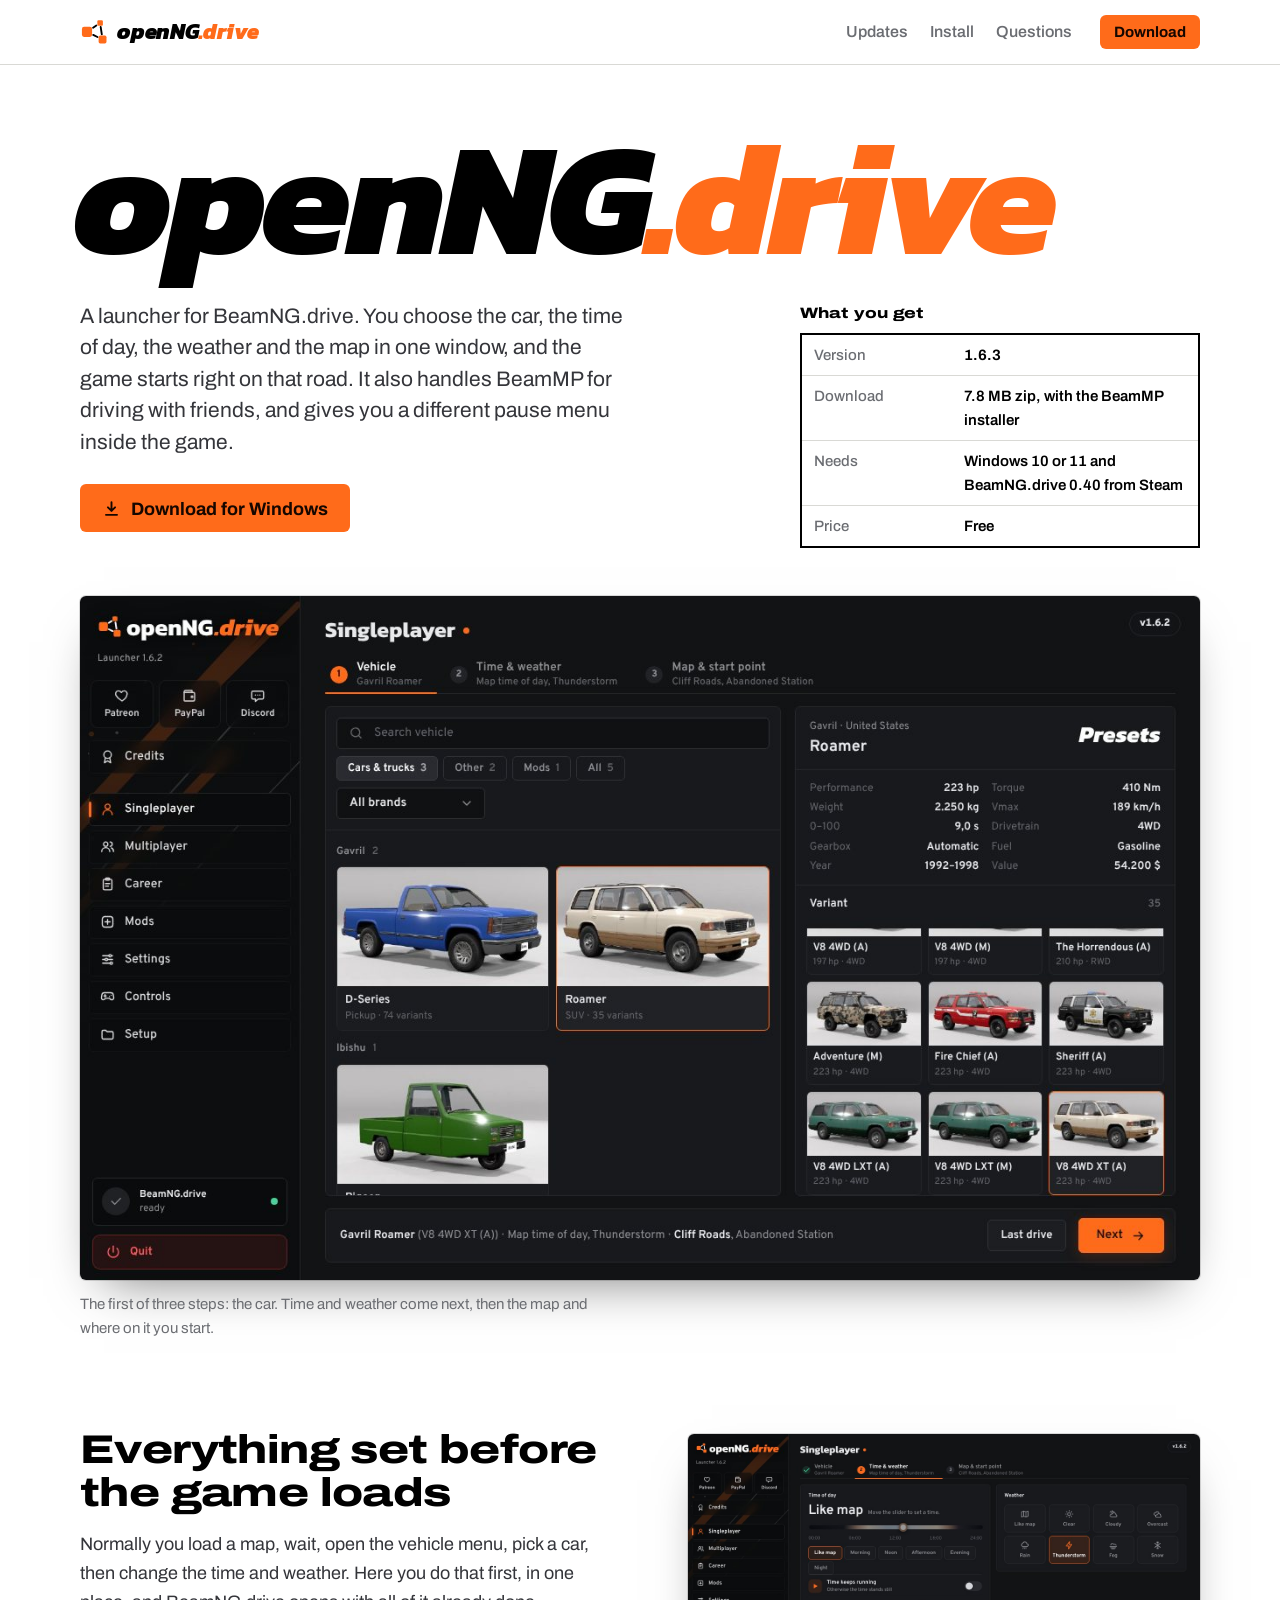
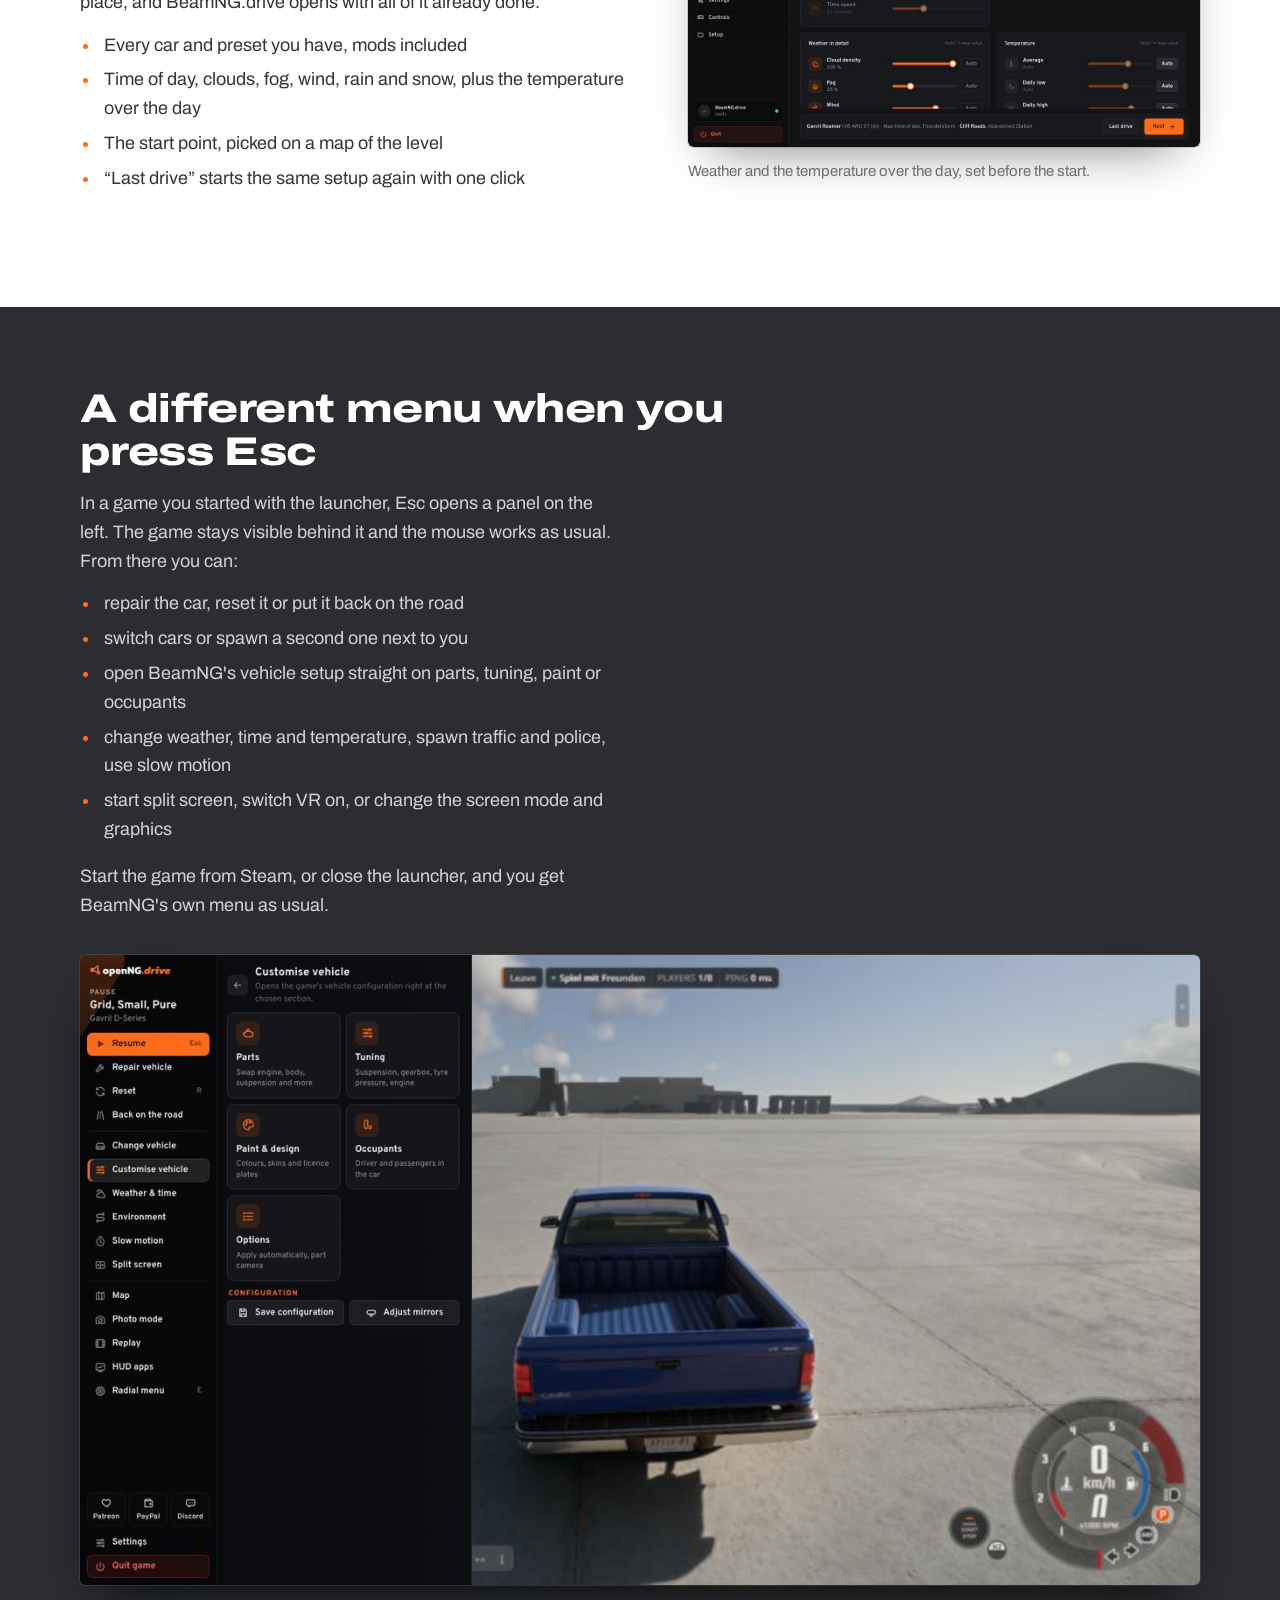
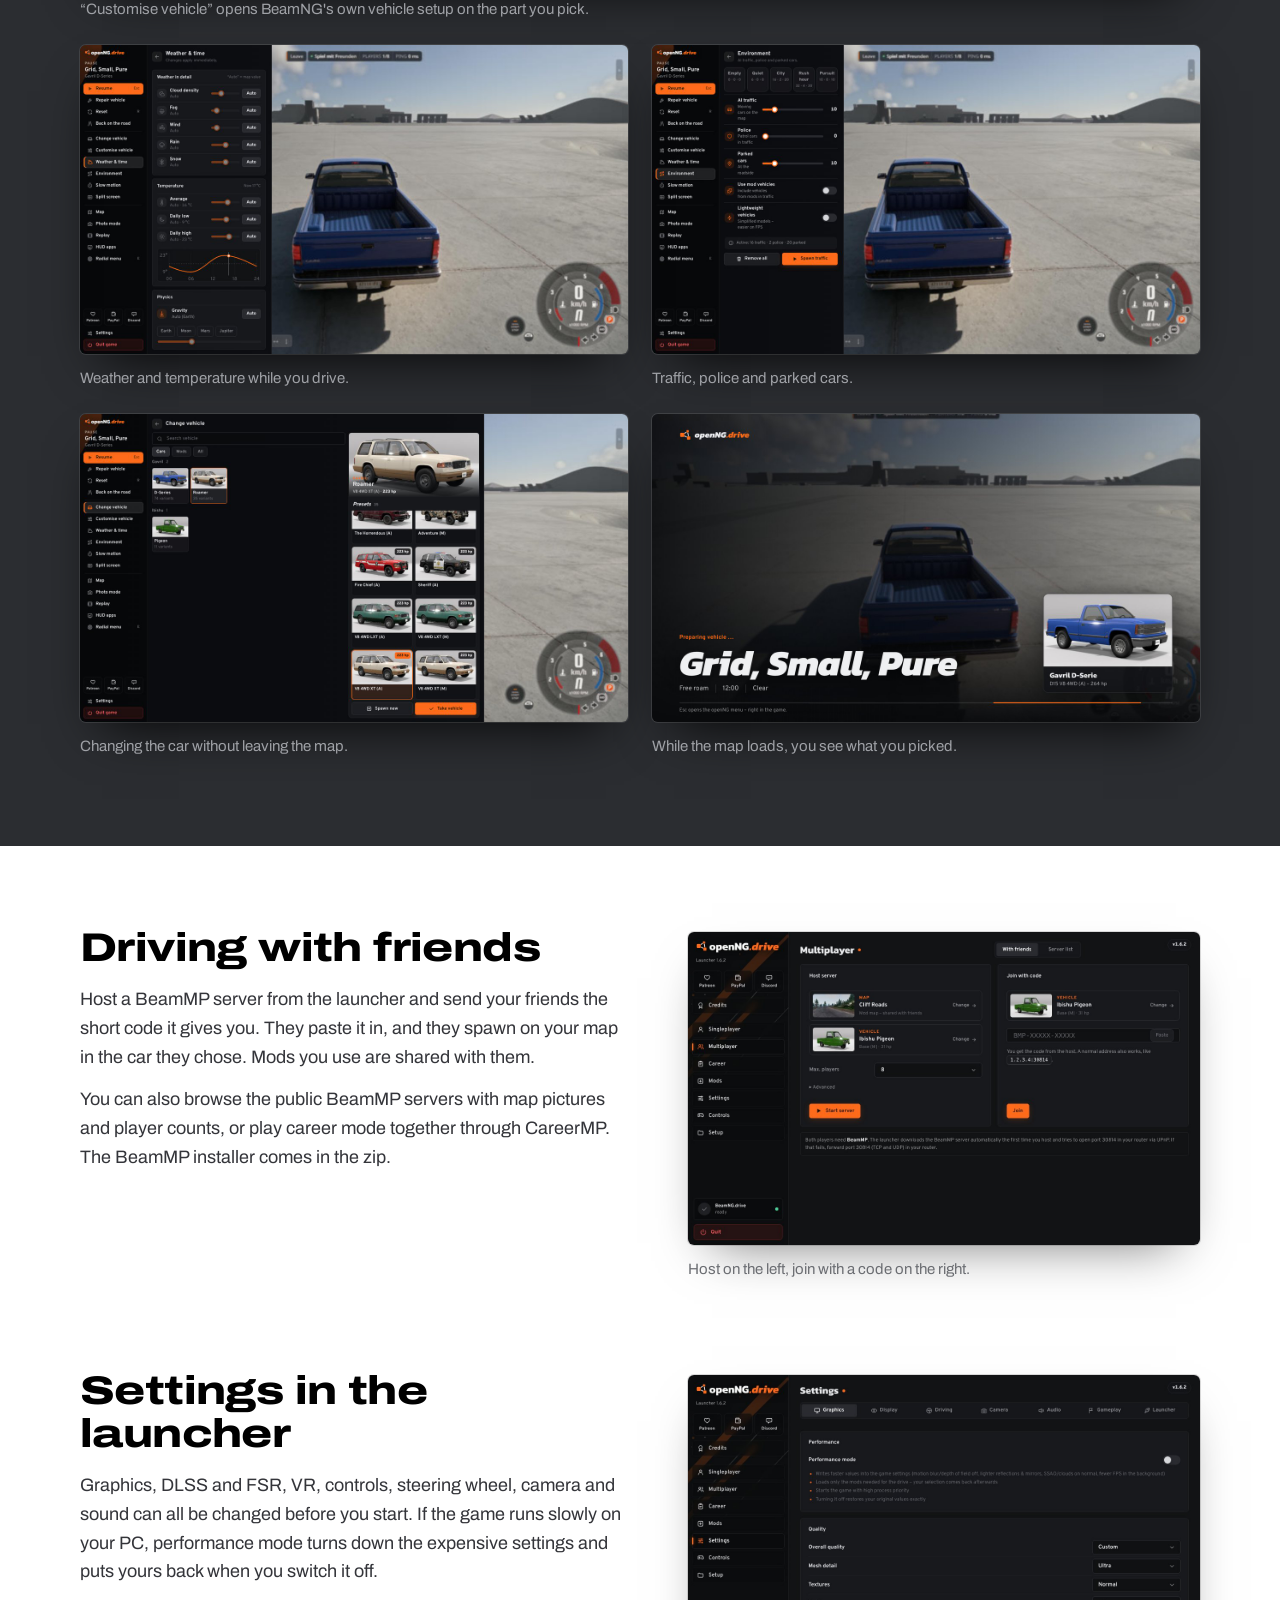
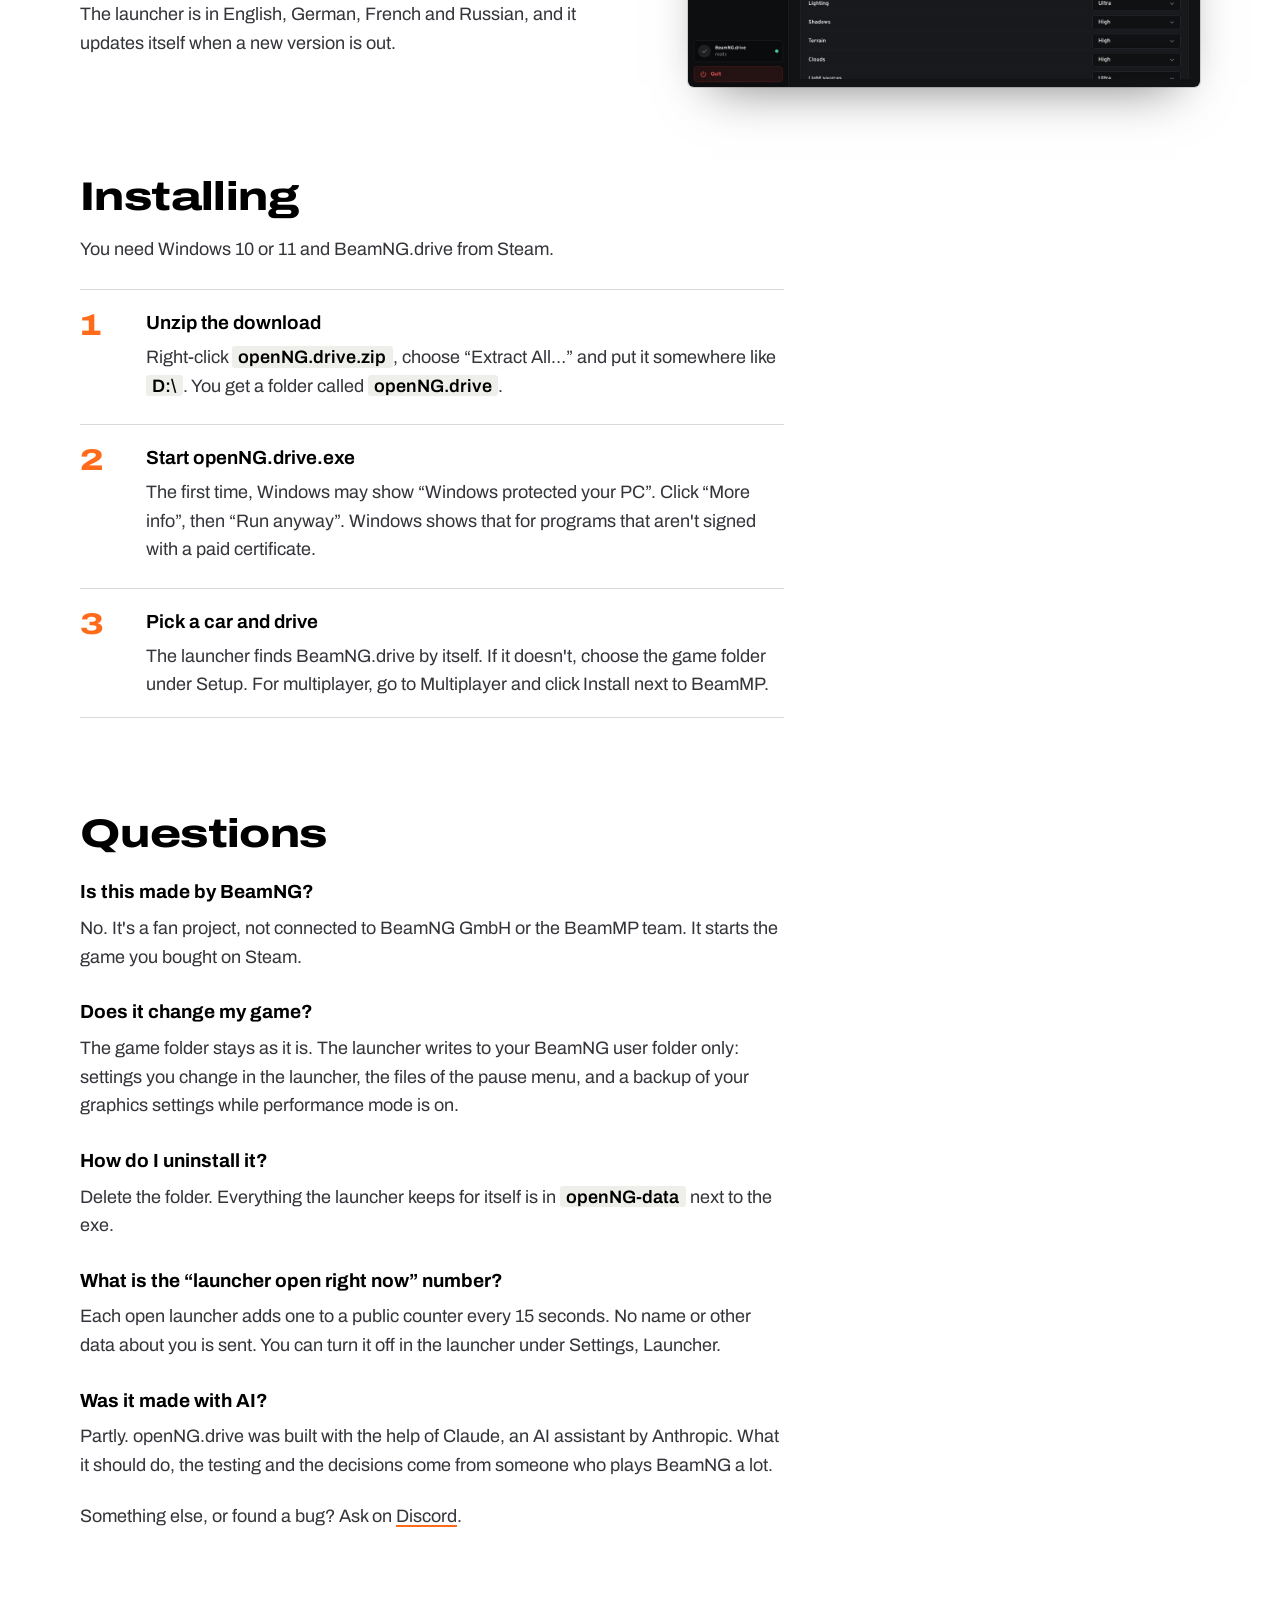
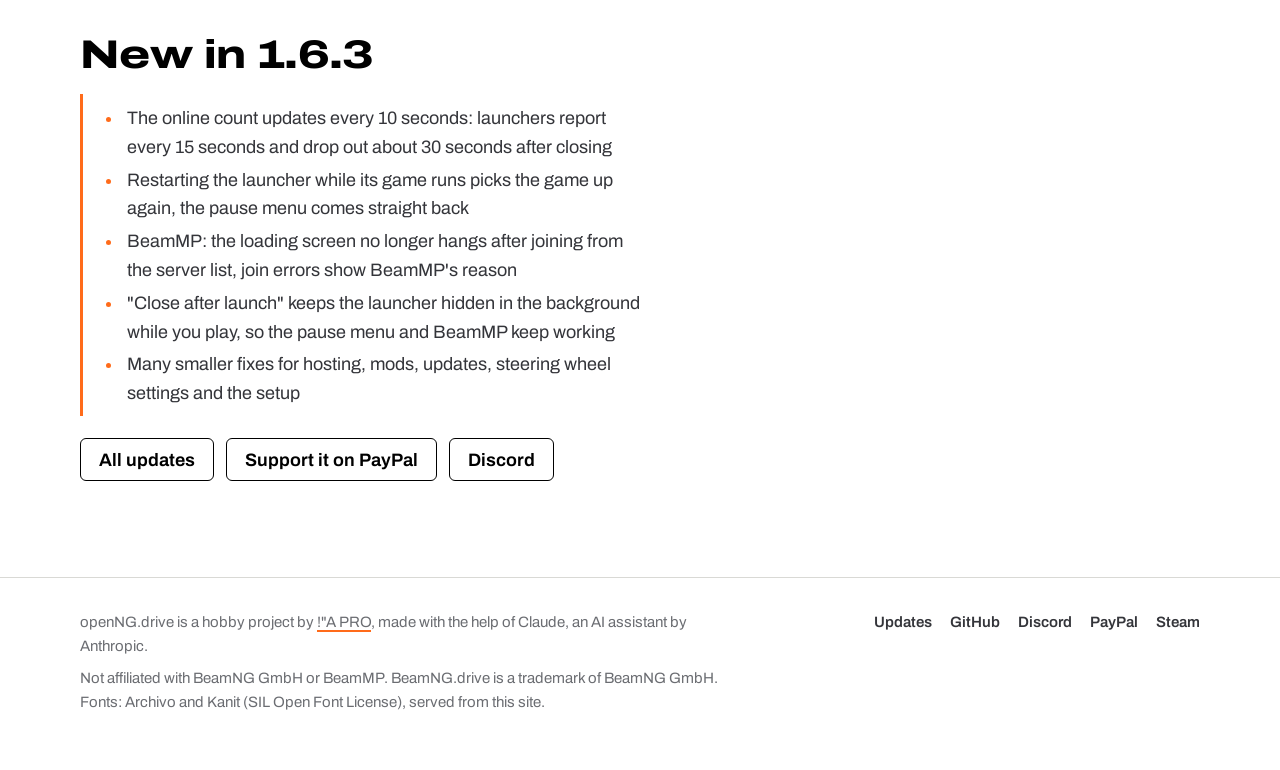
==== commit a3c02d70: "1.6.3: second review round, faster online count; website with new screenshots" ====
--- a/index.html
+++ b/index.html
@@ -29,7 +29,7 @@
       <p class="now" data-online-row hidden><i data-online-dot></i><b data-online>–</b> <span data-online-word>have the launcher open right now</span></p>
     </div>
     <div class="plate"><h2>What you get</h2><table>
-      <tr><th>Version</th><td><b data-version>1.6.2</b></td></tr>
+      <tr><th>Version</th><td><b data-version>1.6.3</b></td></tr>
       <tr><th>Download</th><td><span data-size>8 MB</span> zip, with the BeamMP installer</td></tr>
       <tr><th>Needs</th><td>Windows 10 or 11 and BeamNG.drive 0.40 from Steam</td></tr>
       <tr data-downloads-row hidden><th>Downloaded</th><td><span data-downloads>–</span> times</td></tr>
@@ -55,7 +55,7 @@
   </div>
   <figure class="shot">
     <img src="img/shots/env.jpg" width="1280" height="782" alt="Time and weather step: a time slider, weather presets and detailed sliders" loading="lazy">
-    <figcaption>Late afternoon with a thunderstorm.</figcaption>
+    <figcaption>Weather and the temperature over the day, set before the start.</figcaption>
   </figure>
 </section>
 
@@ -72,10 +72,12 @@
     </ul>
     <p>Start the game from Steam, or close the launcher, and you get BeamNG's own menu as usual.</p>
     <figure class="shot">
-      <img src="img/shots/pause-traffic.jpg" width="1280" height="720" alt="The pause menu on the left with sliders for AI traffic, police and parked cars, the paused game behind it" loading="lazy">
-      <figcaption>Traffic, police and parked cars, set with a preset or with the sliders.</figcaption>
+      <img src="img/shots/pause-tune.jpg" width="1280" height="720" alt="The pause menu on the left with tiles for parts, tuning, paint and design, occupants and options, the paused game behind it" loading="lazy">
+      <figcaption>“Customise vehicle” opens BeamNG's own vehicle setup on the part you pick.</figcaption>
     </figure>
     <div class="pics">
+      <figure class="shot"><img src="img/shots/pause-env.jpg" width="1280" height="720" alt="Weather and time in the pause menu, with average, daily low and daily high temperature and a curve over the day" loading="lazy"><figcaption>Weather and temperature while you drive.</figcaption></figure>
+      <figure class="shot"><img src="img/shots/pause-traffic.jpg" width="1280" height="720" alt="Sliders for AI traffic, police and parked cars" loading="lazy"><figcaption>Traffic, police and parked cars.</figcaption></figure>
       <figure class="shot"><img src="img/shots/pause-vehicle.jpg" width="1280" height="720" alt="Changing the car from the pause menu" loading="lazy"><figcaption>Changing the car without leaving the map.</figcaption></figure>
       <figure class="shot"><img src="img/shots/loading.jpg" width="1280" height="720" alt="The loading screen with the chosen map, car and weather" loading="lazy"><figcaption>While the map loads, you see what you picked.</figcaption></figure>
     </div>
@@ -133,7 +135,7 @@
 </section>
 
 <section class="wrap chapter">
-  <h2>New in <span data-version>1.6.2</span></h2>
+  <h2>New in <span data-version>1.6.3</span></h2>
   <div class="news" data-notes><p>Bug fixes for the pause menu and the launcher.</p></div>
   <div class="links">
     <a class="plain" href="updates.html">All updates</a>
